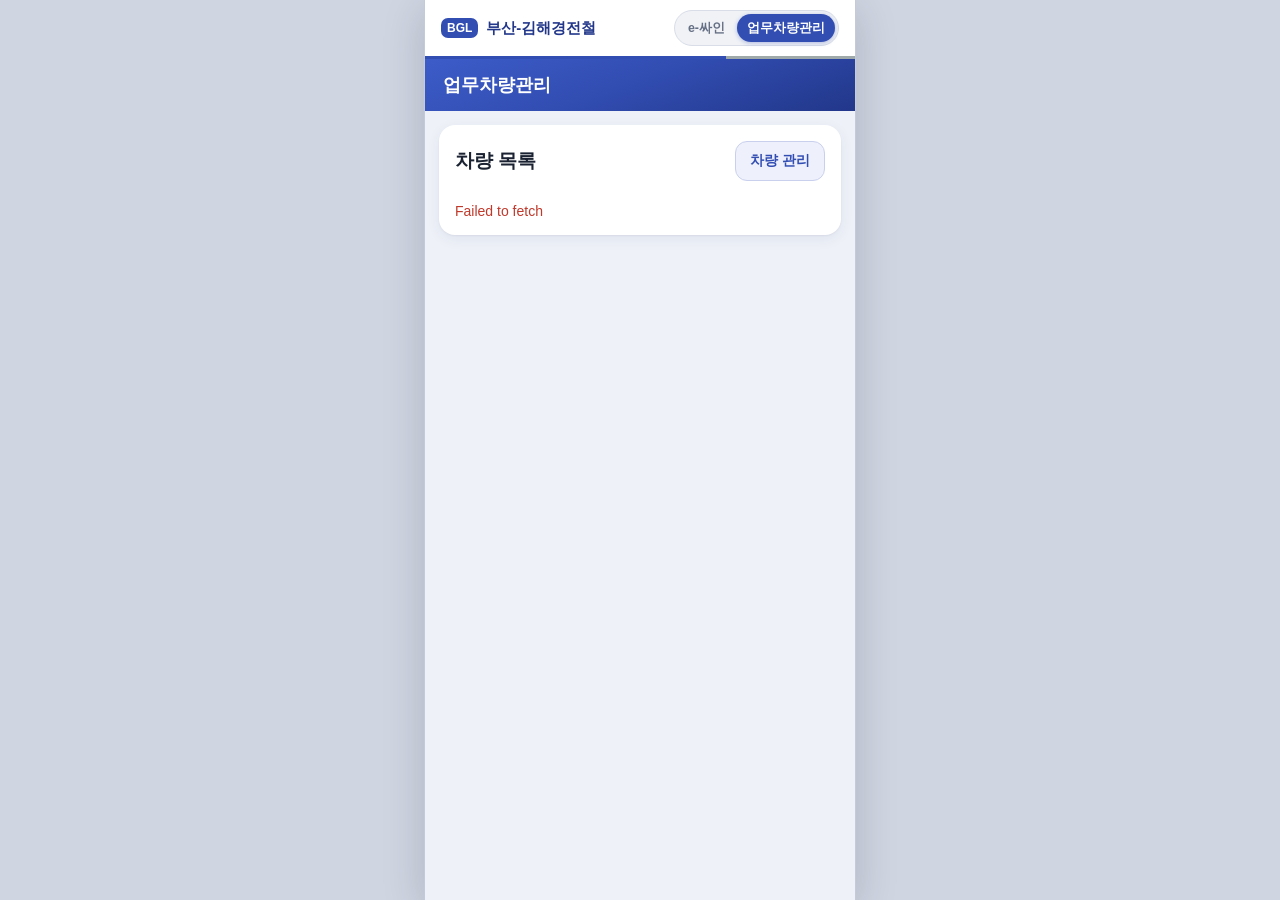
==== index.html @ abc83a10 "전표 등록: 주유 운행만 표시, 기록 선택 제목, 차량 삭제 버튼 이름 Co-Authored-By: Claude Opus 5.5 <noreply@anthropic.com>" ====
<!DOCTYPE html>
<html lang="ko">
<head>
<meta charset="utf-8">
<link rel="preconnect" href="https://script.google.com" crossorigin>
<link rel="preconnect" href="https://script.googleusercontent.com" crossorigin>
<meta name="viewport" content="width=device-width, initial-scale=1, viewport-fit=cover">
<title>업무차량관리</title>
<style>
  /* 부산-김해경전철 CI 색 (전자서명 화면과 같음) */
  :root { --bg:#eef1f7; --card:#fff; --text:#1b2333; --sub:#667085; --pri:#324eb3; --pri2:#22378a; --gray:#9fa9aa; --ok:#12833b; --line:#d8dde8; --warn:#9a5b00; }
  * { box-sizing:border-box; -webkit-tap-highlight-color:transparent; }
  html, body { margin:0; height:100%; }
  body { font-family:-apple-system,"Noto Sans KR","Malgun Gothic",sans-serif; background:var(--bg); color:var(--text); }
  .hidden { display:none !important; }
  button { font-family:inherit; }

  /* ---------- 카메라 화면 ---------- */
  #cam { position:fixed; inset:0; display:flex; flex-direction:column; background:#111318; color:#fff; }
  .camTop { display:flex; align-items:center; justify-content:space-between; gap:8px; padding:calc(10px + env(safe-area-inset-top)) 16px 10px; }
  .camTop b { font-size:17px; }
  .round { width:44px; height:44px; border-radius:50%; border:0; background:rgba(255,255,255,.14); color:#fff; display:flex; align-items:center; justify-content:center; }
  .round.on { background:#ffd34d; color:#1b2333; }
  .view { position:relative; flex:1; overflow:hidden; min-height:0; }
  #video { position:absolute; inset:0; width:100%; height:100%; object-fit:cover; transform-origin:50% 50%; background:#000; }
  .guide { position:absolute; left:8%; right:8%; top:38px; height:0; padding-bottom:26%; border:3px dashed #fff; border-radius:14px;
           box-shadow:0 0 0 9999px rgba(0,0,0,.45); }
  .guide.hit { border-style:solid; border-color:#5ee08a; }
  .camHint { position:absolute; z-index:2; left:0; right:0; top:10px; text-align:center; font-size:15px; margin:0; text-shadow:0 1px 3px #000; }
  .live { position:absolute; z-index:2; left:0; right:0; text-align:center; font-size:30px; font-weight:800; letter-spacing:2px; text-shadow:0 1px 4px #000; pointer-events:none; }
  .camCtl { position:absolute; left:0; right:0; bottom:14px; display:flex; flex-direction:column; align-items:center; gap:12px; }
  .ctlRow { display:flex; flex-wrap:wrap; justify-content:center; gap:6px; }   /* 밝기·줌 한 줄 */
  .zoom { display:flex; gap:4px; padding:4px; border-radius:999px; background:rgba(20,22,30,.75); }
  .zoom button { width:36px; height:40px; border-radius:999px; border:0; background:transparent; color:#fff; font-size:14px; }
  .zoom button.on { background:#fff; color:#1b2333; font-weight:800; font-size:15px; }
  .exp { display:flex; align-items:center; gap:4px; padding:4px; border-radius:999px; background:rgba(20,22,30,.75); font-size:13px; }
  .exp button { width:34px; height:40px; border-radius:999px; border:0; background:rgba(255,255,255,.14); color:#fff; font-size:20px; line-height:1; }
  .exp span { min-width:52px; text-align:center; }
  .exp b { font-size:15px; }
  .pill { padding:6px 12px; border-radius:999px; background:rgba(20,22,30,.8); font-size:13px; }
  .shRow { display:flex; align-items:center; justify-content:center; gap:22px; }
  .shutter { width:68px; height:68px; border-radius:50%; border:4px solid #fff; background:rgba(255,255,255,.25); }
  .shutter:active { background:#fff; }
  .txtBtn { border:0; background:transparent; color:#fff; font-size:14px; text-decoration:underline; min-height:44px; padding:0 6px; }
  .fallback { position:absolute; inset:0; display:flex; flex-direction:column; align-items:center; justify-content:center; gap:14px; padding:24px; text-align:center; }
  .fallback p { margin:0; font-size:15px; line-height:1.6; }
  .fallback .why { font-size:12px; color:#c9cfdc; line-height:1.5; max-width:320px; }
  .cropper { position:absolute; inset:0; background:#111318; }
  .cropStage { position:absolute; left:0; right:0; top:44px; bottom:150px; touch-action:none; overflow:hidden; }
  .cropStage img { position:absolute; inset:0; width:100%; height:100%; object-fit:contain; user-select:none; -webkit-user-drag:none; pointer-events:none; }
  .cbox { position:absolute; border:3px solid #5ee08a; border-radius:10px; box-shadow:0 0 0 9999px rgba(0,0,0,.5); pointer-events:none; }
  .cropCtl { position:absolute; left:0; right:0; bottom:12px; display:flex; flex-direction:column; align-items:center; gap:12px; padding:0 20px; }
  .cropCtl .sz { display:flex; align-items:center; gap:10px; width:100%; max-width:340px; font-size:13px; }
  .cropCtl input[type=range] { flex:1; accent-color:#fff; height:32px; }
  .cropCtl .two { display:grid; grid-template-columns:repeat(2, minmax(0,1fr)); gap:10px; width:100%; max-width:340px; }
  .sheet { background:#fff; color:var(--text); border-radius:22px 22px 0 0; padding:10px 20px calc(18px + env(safe-area-inset-bottom)); }
  .sheet .grab { width:40px; height:4px; border-radius:2px; background:var(--line); margin:0 auto 10px; }
  .sheet .top { display:flex; align-items:center; justify-content:space-between; margin-bottom:8px; }
  .sheet .no { font-size:20px; font-weight:900; color:var(--pri2); }

  /* ---------- 공통 (확인·완료 화면) ---------- */
  header { background:#fff; padding:10px 16px; padding-top:calc(10px + env(safe-area-inset-top)); display:flex; align-items:center; justify-content:space-between; gap:10px;
           border-bottom:3px solid var(--pri); position:relative; }
  header::after { content:''; position:absolute; left:0; right:0; bottom:-3px; height:3px; background:linear-gradient(90deg, var(--pri) 0 70%, var(--gray) 70% 100%); }
  .brand img { height:28px; width:auto; max-width:180px; display:block; }
  .wm { display:none; align-items:center; gap:8px; font-weight:800; font-size:15px; color:var(--pri2); white-space:nowrap; }
  .wm i { font-style:normal; background:var(--pri); color:#fff; border-radius:7px; padding:3px 6px; font-size:12px; }
  .brand.noimg img { display:none; } .brand.noimg .wm { display:flex; }
  header h1 { margin:0; font-size:13px; font-weight:700; color:var(--pri); background:#eef1fb; border:1px solid #cdd6f3; border-radius:20px; padding:4px 10px; white-space:nowrap; }
  .band { background:linear-gradient(160deg, #3d5cc8 0%, var(--pri) 45%, var(--pri2) 100%); color:#fff; padding:14px 18px; display:flex; align-items:center; justify-content:space-between; }
  .band b { font-size:18px; }
  .carChip { background:#fff; color:var(--pri2); font-weight:900; font-size:15px; padding:4px 10px; border-radius:8px; }
  .steps { display:flex; justify-content:center; gap:90px; padding:14px 22px 0; position:relative; }
  .steps::before { content:''; position:absolute; left:50%; width:90px; transform:translateX(-50%); top:27px; height:2px; background:var(--line); }
  .st1 { position:relative; z-index:1; display:flex; flex-direction:column; align-items:center; gap:4px; font-size:12px; color:var(--sub); }
  .st1 b { width:28px; height:28px; border-radius:50%; background:#fff; border:2px solid var(--line); display:flex; align-items:center; justify-content:center; font-size:13px; }
  .st1.on { color:var(--pri); font-weight:700; } .st1.on b { background:var(--pri); border-color:var(--pri); color:#fff; box-shadow:0 0 0 4px rgba(50,78,179,.18); }
  .st1.done { color:var(--pri); } .st1.done b { background:#e7ecfa; border-color:var(--pri); color:var(--pri); }
  main { padding:14px; max-width:560px; margin:0 auto; }
  .card { background:#fff; border-radius:16px; padding:16px; box-shadow:0 1px 2px rgba(16,24,40,.05), 0 4px 14px rgba(34,55,138,.07); margin-bottom:12px; }
  .card h2 { margin:0 0 12px; font-size:19px; }
  .box { background:#f3f6fd; border-radius:12px; padding:12px 14px; }
  .kmBox { display:flex; flex-direction:column; gap:8px; }
  .kmThumb { width:100%; max-height:170px; object-fit:contain; background:#111; border-radius:8px; display:block; }
  .photos { display:grid; gap:8px; }
  .photos.two { grid-template-columns:repeat(2, minmax(0,1fr)); }
  .photos figure { margin:0; display:flex; flex-direction:column; gap:4px; }
  .photos figcaption { font-size:13px; font-weight:700; color:var(--sub); }
  .photos .ph { width:100%; height:120px; object-fit:contain; background:#111; border-radius:8px; display:block; }
  .photos:not(.two) .ph { height:170px; }
  .photos .none { height:120px; border-radius:8px; background:#e9edf5; color:var(--sub); font-size:13px; display:flex; align-items:center; justify-content:center; text-align:center; padding:6px; }
  .kmRow { display:flex; align-items:center; gap:8px; }
  .kmRow label { font-size:14px; color:var(--sub); flex:none; width:64px; }
  .kmIn { flex:1; min-width:0; font-size:24px; font-weight:800; color:var(--pri2); padding:8px 10px; border:1px solid var(--line); border-radius:10px; text-align:right; }
  .kmRow span { font-size:15px; color:var(--sub); }
  .kv { display:flex; justify-content:space-between; gap:10px; font-size:15px; }
  .kv span:first-child { color:var(--sub); }
  .kv b { text-align:right; }
  .cmp { font-size:13px; font-weight:700; display:flex; align-items:center; gap:6px; }
  .cmp.ok { color:var(--ok); } .cmp.warn { color:var(--warn); }
  .link { border:0; background:none; color:var(--pri); font-size:14px; font-weight:700; text-decoration:underline; padding:0; min-height:44px; align-self:flex-start; }
  .grid2 { display:grid; grid-template-columns:repeat(2, minmax(0,1fr)); gap:8px; }
  .fld { display:flex; flex-direction:column; gap:4px; margin-top:12px; }
  .fld label, .lbl { font-size:14px; font-weight:700; }
  .lbl small { font-weight:400; font-size:12px; color:var(--sub); margin-left:4px; }
  input[type=text], input[type=tel] { width:100%; font-size:17px; padding:11px 12px; border:1px solid var(--line); border-radius:10px; min-width:0; }
  input:focus { outline:none; border-color:var(--pri); box-shadow:0 0 0 3px rgba(50,78,179,.15); }
  .secret { -webkit-text-security:disc; letter-spacing:4px; }
  .saved { display:flex; align-items:center; justify-content:space-between; gap:8px; font-size:13px; color:var(--ok); font-weight:700; }
  .chk { display:flex; align-items:center; gap:8px; font-size:14px; min-height:44px; }
  .chk input { width:20px; height:20px; margin:0; accent-color:var(--pri); }
  .chips { display:grid; grid-template-columns:repeat(4, minmax(0,1fr)); gap:6px; margin-top:6px; }
  .chips button { height:46px; border-radius:12px; border:1px solid #c9d0ee; background:#fff; color:var(--pri2); font-size:14px; padding:0 2px; line-height:1.15; word-break:keep-all; }
  .chips button.on { background:var(--pri); border-color:var(--pri); color:#fff; font-weight:800; }
  .sec { margin-top:14px; }
  .rc { margin-top:12px; display:flex; align-items:center; gap:10px; padding:10px 12px; border:1px dashed var(--pri); border-radius:12px; background:#f3f6fd; }
  .rc img { width:54px; height:54px; object-fit:cover; border-radius:8px; background:#ddd; }
  .rc .t { flex:1; display:flex; flex-direction:column; font-size:14px; font-weight:700; }
  .rc .t small { font-size:12px; font-weight:400; color:var(--sub); }
  .sbtn { height:44px; padding:0 14px; border:0; border-radius:10px; background:var(--pri); color:#fff; font-size:14px; font-weight:700; display:inline-flex; align-items:center; }
  .setupBox { margin-top:12px; background:#f3f6fd; border:1px solid #d6def5; border-radius:12px; padding:4px 12px 12px; }
  .setupBox .t { font-weight:800; color:var(--pri); margin-top:10px; }
  .btn { width:100%; font-size:17px; padding:15px; border:0; border-radius:12px; font-weight:700; }
  .pri { background:linear-gradient(180deg, #3b58c0, var(--pri)); color:#fff; box-shadow:0 2px 6px rgba(50,78,179,.3); }
  .pri:disabled { opacity:.45; box-shadow:none; }
  .gray { background:#e6eaf0; color:var(--text); }
  .msg { color:#c0392b; font-size:14px; margin-top:10px; min-height:0; white-space:pre-line; }
  .msg:empty { display:none; }
  .note { background:#fff7e0; border:1px solid #f0d58a; color:#7a5a00; border-radius:10px; padding:10px 12px; font-size:14px; margin-bottom:12px; }
  .center { text-align:center; padding:26px 10px 10px; }
  .check { width:72px; height:72px; margin:0 auto 12px; border-radius:50%; background:var(--pri); color:#fff; display:flex; align-items:center; justify-content:center;
           box-shadow:0 0 0 10px rgba(50,78,179,.12); animation:pop .45s ease-out; }
  @keyframes pop { 0% { transform:scale(.4); opacity:0; } 70% { transform:scale(1.08); } 100% { transform:scale(1); opacity:1; } }
  .rows { display:flex; flex-direction:column; gap:10px; margin-top:14px; padding-top:14px; border-top:1px solid var(--line); text-align:left; }
  /* 오른쪽 위 전환 버튼: [전자서명][업무차량관리] 나란히. 지금 화면에 불(파랑)이 켜져 있고, 다른 쪽을 누르면 그쪽에 불이 들어오며 이동 */
  .appSw { display:flex; flex:none; padding:3px; gap:2px; border-radius:20px; background:#f0f2f6; border:1px solid #d8dde8; }
  .appSw .sw { height:28px; padding:0 10px; display:flex; align-items:center; border-radius:16px; font-size:12.5px; font-weight:700; white-space:nowrap;
    color:#667085; text-decoration:none; user-select:none; -webkit-user-select:none; transition:background .2s, color .2s, box-shadow .2s; }
  .appSw .sw.on { background:var(--pri); color:#fff; box-shadow:0 1px 4px rgba(50,78,179,.35); }
  .appSw:not(.go) .sw:not(.on):active { background:#e3e7ef; }
  header .brand img { max-width:130px; height:26px; }
  /* 업무차량관리 첫 화면: 차량 카드 [주행거리 촬영][운행 기록] */
  .sbtn:disabled { opacity:.5; }
  .carBtns { flex:none; display:flex; flex-direction:column; gap:6px; }
  .carHead { display:flex; align-items:center; justify-content:space-between; gap:8px; margin-bottom:12px; } .carHead h2 { margin:0; }
  .carAddBtn { flex:none; height:40px; padding:0 14px; border-radius:12px; border:1px solid #c9d0ee; background:#eef1fb; color:var(--pri); font-size:14px; font-weight:800; }
  .carPanel { margin-bottom:12px; padding:12px; border:1px solid var(--line); border-radius:12px; font-size:14px; }
  .carPanel input { width:100%; font-size:17px; padding:11px 12px; border:1px solid var(--line); border-radius:10px; min-width:0; margin-top:8px; }
  .carAddRow { display:flex; gap:8px; } .carAddRow input { flex:1; width:auto; margin-top:0; }
  #carAddOk { flex:none; width:84px; padding:0; font-size:15px; } #carList2.manage .carBtns { width:84px; }   /* 등록·삭제 버튼 폭 같게 */
  .carPanelBtns { display:flex; gap:8px; margin-top:8px; } .carPanelBtns .btn { flex:1; padding:12px; font-size:15px; }
  .carPanel .btn.gray { background:#e4e7ec; color:var(--text); } .carPanel .btn.del { background:#b42318; color:#fff; }
  .carDel { height:44px; padding:0 12px; border:0; border-radius:12px; background:#b42318; color:#fff; font-size:14px; font-weight:800; }
  #carList2:not(.manage) .carDel, #carList2:not(.manage) .carRc { display:none; } #carList2.manage a.camBtn { display:none; }   /* 차량 관리: 주행거리 촬영 자리에 삭제, 운행 기록 자리에 전표 등록 */
  .carRc { height:40px; padding:0; border-radius:12px; border:1px solid #c9d0ee; background:#eef1fb; color:var(--pri); font-size:14px; font-weight:800; }
  #crcTitle { display:block; font-size:17px; }
  .crcList { display:flex; flex-direction:column; gap:6px; margin-top:8px; max-height:240px; overflow-y:auto; }
  .crcRow { text-align:left; padding:10px; border:1px solid var(--line); border-radius:10px; background:#fff; font-size:14px; color:var(--text); }
  .crcRow.on { border-color:var(--pri); background:#eef1fb; font-weight:700; } .crcRow em { font-style:normal; font-size:12px; color:#9a5b00; margin-left:6px; }
  .crcShot { display:block; width:100%; margin-top:8px; padding:12px; font-size:15px; text-align:center; background:#e4e7ec; color:var(--text); }
  #crcThumb { display:block; max-width:100%; max-height:180px; margin:8px auto 0; border-radius:8px; }
  .recTbl td.rcCell { cursor:pointer; }
  .carAddBtn.on { background:var(--pri); color:#fff; border-color:var(--pri); }
  .carModel { margin-left:6px; font-size:14px; font-weight:600; color:var(--sub); }
  .carList a.camBtn { display:flex; flex:none; justify-content:center; padding:0 12px; border:0; font-size:14px; color:#fff; }
  .carList a.camBtn.sub { background:#eef1fb; color:var(--pri); box-shadow:none; border:1px solid #c9d0ee; height:40px; }
  .camBtn { flex:none; display:flex; align-items:center; gap:6px; height:44px; padding:0 14px; border-radius:12px; text-decoration:none;
    background:linear-gradient(180deg, #3b58c0, var(--pri)); color:#fff; font-size:14px; font-weight:800; box-shadow:0 2px 6px rgba(50,78,179,.3); }
  /* 운행기록 페이지 */
  .recTool { display:flex; gap:8px; }
  .recTool select { flex:1; min-width:0; font-size:15px; padding:0 10px; height:44px; border:1px solid var(--line); border-radius:10px; background:#fff; font-family:inherit; }
  .recTool .sbtn { flex:none; }
  .recTool .mBtn { flex:none; width:40px; height:44px; border:1px solid var(--line); border-radius:10px; background:#fff; color:var(--pri); font-size:14px; }
  .recTool .mBtn:disabled { opacity:.35; }
  /* 운행기록 표 (엑셀 형식): 폰 폭에서는 표만 가로 스크롤, 날짜 열 고정 */
  .recTbl { overflow-x:auto; -webkit-overflow-scrolling:touch; border:1px solid #c8ced9; border-radius:8px; }
  .recTbl table { border-collapse:collapse; width:100%; font-size:13px; white-space:nowrap; }
  .recTbl th, .recTbl td { border:1px solid #d5dae3; padding:8px 8px; text-align:left; }
  .recTbl tr > :first-child { border-left:0; } .recTbl tr > :last-child { border-right:0; }
  .recTbl thead th { border-top:0; background:#e9edf5; color:var(--pri2); font-weight:800; text-align:center; position:sticky; top:0; }
  .recTbl th:first-child, .recTbl td:first-child { position:sticky; left:0; z-index:1; background:#fff; box-shadow:1px 0 0 #d5dae3; }
  .recTbl thead th:first-child { background:#e9edf5; z-index:2; }
  .recTbl tbody tr { cursor:pointer; }
  .recTbl tbody tr:nth-child(even) td { background:#f8f9fc; }
  .recTbl tbody tr:active td { background:#e6ecfb; }
  .recTbl tbody tr:last-child td { border-bottom:0; }
  .recTbl .n { text-align:right; font-variant-numeric:tabular-nums; } .recTbl .n b { color:var(--pri2); }
  .recTbl .c { text-align:center; }
  .recTbl button.rcv { height:28px; padding:0 10px; border-radius:7px; border:1px solid #f0c48a; color:#9a5b00; background:#fff8ec; font-size:12px; font-weight:700; }
  .recHint { font-size:12px; color:var(--sub); margin-top:8px; }
  /* 전표 창 */
  .rcOver { position:fixed; inset:0; z-index:45; background:rgba(0,0,0,.88); display:flex; flex-direction:column; align-items:center; justify-content:center; padding:16px; gap:10px; }
  .rcOver img { max-width:100%; max-height:84vh; border-radius:8px; background:#fff; }
  .rcOver p { margin:0; color:#fff; font-size:14px; text-align:center; }
  .carList { display:flex; flex-direction:column; gap:8px; margin-top:10px; }
  .carItem { display:flex !important; align-items:center; justify-content:space-between; gap:10px; }
  .carItem .ci { display:flex; flex-direction:column; gap:3px; min-width:0; }
  .carItem .ci b { font-size:19px; }
  .carItem .ci small { font-size:13px; font-weight:500; color:var(--sub); }
  .carItem .go { flex:none; font-size:14px; font-weight:700; color:var(--pri); }
  .tag { display:inline-block; font-size:12px; font-weight:800; border-radius:6px; padding:2px 7px; margin-right:6px; vertical-align:1px; }
  .tag.run { background:#fdebdd; color:#8a3f0a; } .tag.idle { background:#e3f4ea; color:#17663a; }
  .hTop { display:flex; align-items:center; justify-content:space-between; gap:8px; }
  .hTop b { font-size:22px; color:var(--pri2); }
  .hBtns { display:grid; grid-template-columns:repeat(2, minmax(0,1fr)); gap:8px; margin-top:12px; }
  .hBtns a { display:flex; align-items:center; justify-content:center; height:48px; border-radius:12px; font-size:15px; font-weight:700; text-decoration:none; }
  .carList a { display:block; padding:14px; border:1px solid var(--line); border-radius:12px; text-decoration:none; color:var(--text); font-size:17px; font-weight:700; }
  .spin { display:inline-block; width:16px; height:16px; border:2px solid rgba(255,255,255,.5); border-top-color:#fff; border-radius:50%; animation:sp 1s linear infinite; vertical-align:-3px; margin-right:6px; }
  @keyframes sp { to { transform:rotate(360deg); } }
  @media (min-width: 600px) and (min-height: 601px) {
    html { background:#cfd5e1; }
    body { max-width:430px; margin:0 auto; box-shadow:0 0 0 1px #c3cad8, 0 10px 40px rgba(16,24,48,.18); position:relative; }
    #cam { left:50%; right:auto; width:430px; transform:translateX(-50%); }
  }
</style>
</head>
<body>

<!-- ===== 1. 카메라 (QR로 들어오면 바로) ===== -->
<section id="cam" class="hidden">
  <div class="camTop">
    <b id="camTitle">운행 시작 · 탑승 km</b>
    <button class="round hidden" id="torch" type="button" aria-label="플래시 켜기">
      <svg width="20" height="20" viewBox="0 0 24 24" fill="none" stroke="currentColor" stroke-width="2" stroke-linecap="round" stroke-linejoin="round" aria-hidden="true"><path d="M13 2 4 14h7l-1 8 9-12h-7z"/></svg>
    </button>
  </div>
  <div class="view" id="view">
    <video id="video" playsinline muted autoplay></video>
    <p class="camHint" id="camHint">계기판 주행거리를 박스 안에 맞춰주세요</p>
    <div class="guide" id="guide"></div>
    <div class="live" id="live"></div>
    <div class="camCtl" id="camCtl">
      <div class="ctlRow">
      <div class="exp hidden" id="expRow" role="group" aria-label="밝기 조절">
        <button type="button" id="expDn" aria-label="더 어둡게">−</button><span>밝기 <b id="expVal">0</b><small id="expAuto"></small></span><button type="button" id="expUp" aria-label="더 밝게">＋</button>
      </div>
      <div class="zoom" id="zoom" role="group" aria-label="줌">
        <button type="button" data-z="1" aria-label="줌 1배">1×</button><button type="button" data-z="2" aria-label="줌 2배">2×</button><button type="button" data-z="3" aria-label="줌 3배">3×</button><button type="button" data-z="5" aria-label="줌 5배">5×</button>
      </div>
      </div>
      <span class="pill" id="ocrState">숫자 인식 준비 중 · 가운데 버튼으로 바로 촬영 가능</span>
      <div class="shRow">
        <span style="width:72px"></span>
        <button class="shutter" id="shutter" type="button" aria-label="지금 촬영"></button>
        <span style="width:72px"></span>
      </div>
    </div>
    <div class="fallback hidden" id="fallback">
      <p id="fbText">이 화면에서 카메라를 바로 열 수 없습니다.<br>아래 버튼으로 계기판 주행거리를 찍어 주세요.</p>
      <label class="btn pri" style="max-width:280px;display:block;text-align:center">카메라로 촬영<input type="file" id="fileKm" accept="image/*" capture="environment" hidden></label>
      <button class="txtBtn" id="camRetry" type="button">실시간 카메라 다시 시도</button>
      <button class="txtBtn" id="manual2" type="button">숫자 직접 입력</button>
      <p class="why" id="fbWhy"></p>
    </div>
    <div class="cropper hidden" id="cropper">
      <p class="camHint" style="top:12px">주행거리 숫자에 박스를 맞춰 주세요 · 끌어서 이동</p>
      <div class="cropStage" id="cropStage"><img id="cropImg" alt="찍은 계기판 사진"><div class="cbox" id="cbox"></div></div>
      <div class="cropCtl">
        <label class="sz">박스 크기<input type="range" id="cSize" min="10" max="95" value="55"></label>
        <div class="two">
          <label class="btn gray" style="display:block;text-align:center;padding:14px 6px">다시 찍기<input type="file" id="fileKm2" accept="image/*" capture="environment" hidden></label>
          <button class="btn pri" id="cropUse" type="button" style="padding:14px 6px">이 영역 사용</button>
        </div>
      </div>
    </div>
  </div>
  <div class="sheet" id="sheet">
    <div class="grab"></div>
    <div class="top"><span class="no" id="shCar"></span><span class="pill" id="shState"></span></div>
    <div id="shRows" style="display:flex; flex-direction:column; gap:6px"></div>
  </div>
</section>

<!-- 확인·완료 화면 공통 머리 -->
<div id="chrome" class="hidden">
  <header>
    <div class="brand" id="brand">
      <img alt="부산-김해경전철" referrerpolicy="no-referrer" src="https://www.bglrt.com/_res/english/img/inc/logo_bgl%28k%29.png"
        onerror="if(!this.dataset.alt){this.dataset.alt=1;this.src='https://www.bglrt.com/_res/default/img/sub/p00563_img05_04.png';}else{document.getElementById('brand').className='brand noimg';}">
      <span class="wm"><i>BGL</i>부산-김해경전철</span>
    </div>
    <div class="appSw" id="appSw" role="tablist"><a class="sw" data-k="sign" href="#" role="tab" aria-selected="false">e-싸인</a><a class="sw on" data-k="car" href="?" role="tab" aria-selected="true">업무차량관리</a></div>
  </header>
  <div class="band"><b id="bandTitle">운행 시작</b><span class="carChip" id="bandCar"></span></div>
</div>

<!-- ===== 2. 확인 ===== -->
<section id="cf" class="hidden">
  <div class="steps"><div class="st1 done"><b>1</b><span id="st1Label">탑승 km</span></div><div class="st1 on"><b>2</b>확인</div></div>
  <main>
    <div class="note hidden" id="cfNote"></div>
    <div class="card">
      <h2 id="cfTitle">운행 시작 확인</h2>
      <div class="box kmBox">
        <div class="photos" id="photos"></div>
        <div id="kmInputs" class="hidden" style="display:flex;flex-direction:column;gap:8px">
          <div class="kmRow"><label for="km0">탑승 km</label><input type="text" id="km0" class="kmIn" inputmode="numeric" autocomplete="off" maxlength="9"><span>km</span></div>
          <div class="kmRow"><label for="km">하차 km</label><input type="text" id="km" class="kmIn" inputmode="numeric" autocomplete="off" maxlength="9"><span>km</span></div>
          <div class="cmp" id="kmCmp"></div>
        </div>
        <button class="link" id="retake" type="button">사진 다시 촬영</button>
      </div>

      <div class="grid2" style="margin-top:4px">
        <div class="fld"><label for="nm">이름</label><input type="text" id="nm" autocomplete="name" maxlength="20"></div>
        <div class="fld"><label for="pc">개인 코드</label><input type="text" id="pc" class="secret" inputmode="numeric" maxlength="4" autocomplete="off"></div>
      </div>
      <div class="fld hidden" id="pinRow"><label for="pin">사번 <span style="font-weight:400;font-size:12px;color:var(--sub)">같은 이름이 있어 사번도 확인합니다</span></label><input type="text" id="pin" autocomplete="off" maxlength="20"></div>

      <div class="setupBox hidden" id="setupBox">
        <div class="t">개인 코드 만들기</div>
        <div class="hint" style="font-size:13px;color:var(--sub);margin-top:4px">아직 개인 코드가 없습니다. 사번으로 본인 확인 후 숫자 4자리를 정하세요. (e-싸인과 같은 코드)</div>
        <div class="fld"><label for="suPin">사번</label><input type="text" id="suPin" autocomplete="off" maxlength="20"></div>
        <div class="grid2">
          <div class="fld"><label for="suC1">새 개인 코드</label><input type="text" id="suC1" class="secret" inputmode="numeric" maxlength="4" autocomplete="off"></div>
          <div class="fld"><label for="suC2">한 번 더</label><input type="text" id="suC2" class="secret" inputmode="numeric" maxlength="4" autocomplete="off"></div>
        </div>
        <button class="btn pri" id="suGo" type="button" style="margin-top:12px">개인 코드 만들고 계속</button>
      </div>

      <div id="endBox" class="hidden">
        <div class="sec"><span class="lbl">행선지<small>이 차량에서 자주 쓰는 곳 자동 선택</small></span><div class="chips" id="routes" role="group" aria-label="행선지"></div>
          <input type="text" id="routeEtc" class="hidden" placeholder="행선지 입력" maxlength="30" style="margin-top:8px" aria-label="기타 행선지"></div>
        <div class="sec"><span class="lbl">운행목적<small>이 차량에서 자주 쓰는 항목 자동 선택</small></span><div class="chips" id="reasons" role="group" aria-label="운행목적"></div>
          <input type="text" id="reasonEtc" class="hidden" placeholder="운행목적 입력" maxlength="30" style="margin-top:8px" aria-label="기타 운행목적"></div>
        <div class="rc hidden" id="rcBox">
          <img id="rcThumb" class="hidden" alt="신용카드 전표">
          <div class="t">신용카드 전표<small id="rcText">주유 시 전표를 찍어 주세요</small></div>
          <label class="sbtn" id="rcBtn">전표 촬영<input type="file" id="rcFile" accept="image/*" capture="environment" hidden></label>
        </div>
      </div>
      <div class="msg" id="msg"></div>
    </div>
    <button class="btn pri" id="submit" type="button">운행 시작</button>
  </main>
</section>

<!-- ===== 3. 완료 ===== -->
<section id="done" class="hidden">
  <main>
    <div class="card center">
      <div class="check"><svg width="36" height="36" viewBox="0 0 24 24" fill="none" stroke="#fff" stroke-width="2.6" stroke-linecap="round" stroke-linejoin="round" aria-hidden="true"><path d="M5 12.5 10 17.5 19 7"/></svg></div>
      <h2 id="doneTitle" style="margin:0">운행이 시작되었습니다</h2>
      <div class="rows" id="doneRows"></div>
      <p style="font-size:13px;color:var(--sub);margin:16px 0 0">이 화면은 닫아도 됩니다.</p>
    </div>
  </main>
</section>

<!-- ===== 업무차량관리 첫 화면 (주소만 열면): 차량 목록 (차량마다 주행거리 촬영 · 운행 기록) ===== -->
<section id="home" class="hidden">
  <main>
    <div class="card">
      <div class="carHead"><h2>차량 목록</h2><button type="button" class="carAddBtn" id="carAddBtn">차량 관리</button></div>
      <div class="carPanel hidden" id="carAddBox">
        <div class="carAddRow"><input type="text" id="carNo" placeholder="예: 12가1234 스타리아" autocomplete="off" maxlength="40"><button type="button" class="btn pri" id="carAddOk">등록</button></div>
        <div class="msg" id="carAddMsg"></div>
      </div>
      <div class="carPanel hidden" id="carDelBox">
        <b id="carDelNo"></b> 차량을 삭제합니다. 운행 기록은 남습니다.
        <input type="password" id="carDelPw" placeholder="관리자 비밀번호" autocomplete="off">
        <div class="carPanelBtns"><button type="button" class="btn gray" id="carDelNoBtn">취소</button><button type="button" class="btn del" id="carDelOk">삭제</button></div>
        <div class="msg" id="carDelMsg"></div>
      </div>
      <div class="carPanel hidden" id="carRcBox">
        <b id="crcTitle"></b>
        <div class="crcList" id="crcList"></div>
        <div class="hidden" id="crcForm">
          <img id="crcThumb" class="hidden" alt="전표 사진">
          <label class="btn gray crcShot" id="crcShot">전표 촬영<input type="file" id="crcFile" accept="image/*" capture="environment" hidden></label>
          <input type="text" id="crcName" placeholder="이름" autocomplete="off" maxlength="20">
          <input type="text" id="crcPin" class="hidden" placeholder="사번 (같은 이름이 있어 함께 확인)" autocomplete="off" inputmode="numeric">
          <input type="text" id="crcPc" class="secret" placeholder="개인 코드 4자리" autocomplete="off" inputmode="numeric" maxlength="4">
        </div>
        <div class="carPanelBtns"><button type="button" class="btn gray" id="crcNo">취소</button><button type="button" class="btn pri" id="crcOk" disabled>등록</button></div>
        <div class="msg" id="crcMsg"></div>
      </div>
      <div class="msg" id="carNote"></div>
      <div class="carList" id="carList2"><div style="padding:14px;color:var(--sub);font-size:14px">불러오는 중…</div></div>
    </div>
  </main>
</section>

<!-- ===== 운행기록 (차량별 보기 · 수정 · 전표 · 엑셀) ===== -->
<section id="rec" class="hidden">
  <main>
    <div class="card">
      <div class="recTool">
        <button class="mBtn" id="rPrev" type="button" aria-label="이전 달">◀</button>
        <select id="rMonth" aria-label="조회 월"></select>
        <button class="mBtn" id="rNext" type="button" aria-label="다음 달">▶</button>
        <button class="sbtn" id="rXlsx" type="button">엑셀</button>
      </div>
    </div>
    <div class="card">
      <div id="rRows"><div style="padding:14px 0;color:var(--sub);font-size:14px">불러오는 중…</div></div>
    </div>
  </main>
</section>

<!-- 주유 전표 보기 -->
<div class="rcOver hidden" id="rcOver" role="dialog" aria-label="주유 전표">
  <img id="rcBig" alt="주유 신용카드 전표">
  <p id="rcCap"></p>
  <p style="font-size:12px;opacity:.7">아무 곳이나 누르면 닫힙니다</p>
</div>

<!-- ===== 차량 선택 / 오류 ===== -->
<section id="pick" class="hidden">
  <main>
    <div class="card">
      <h2>차량을 확인할 수 없습니다</h2>
      <div style="font-size:14px;color:var(--sub)" id="pickText">차량에 붙은 QR을 다시 찍거나, 아래에서 차량을 고르세요.</div>
      <div class="carList" id="carList"></div>
    </div>
  </main>
</section>

<script>
/* ▼▼▼ 여기만 고치세요: 전자서명 웹 앱 배포 주소 (…/exec 로 끝남) ▼▼▼ */
var API = 'https://script.google.com/macros/s/AKfycbwjudREVuPqSxXknvG5XClW_tQKbD-4wkCJkyeZt0KKY-spuDCymTt9O5j_6L28Z9QK/exec';
/* ▲▲▲ */
var INIT = {};
var S = { mode: 'start', km: '', kmImg: '', receipt: '', reason: '', route: '', needPin: false, busy: false };
var ME_KEY = 'bglCarMe';
var $ = function (id) { return document.getElementById(id); };
function esc(s) { return String(s == null ? '' : s).replace(/[&<>"']/g, function (c) { return { '&': '&amp;', '<': '&lt;', '>': '&gt;', '"': '&quot;', "'": '&#39;' }[c]; }); }
function fmt(n) { return (n === '' || n == null || isNaN(n)) ? '' : Number(n).toLocaleString('ko-KR'); }
function digits(s) { return String(s || '').replace(/\D/g, ''); }
function device() { return { ua: navigator.userAgent, scr: screen.width + 'x' + screen.height, touch: navigator.maxTouchPoints || 0 }; }
/** 서버(Apps Script) 호출: text/plain POST (사전 요청 없이 다른 주소에서 호출 가능) */
function call(fn, p) {
  return fetch(API, { method: 'POST', headers: { 'Content-Type': 'text/plain;charset=utf-8' }, body: JSON.stringify({ fn: fn, p: p }) })
    .then(function (r) { if (!r.ok) throw new Error('서버 응답 오류 (' + r.status + ')'); return r.json(); })
    .then(function (j) { if (!j.ok) throw new Error(j.error || '오류가 났습니다.'); return j.data; },
          function (e) { throw new Error(e && e.message && /서버/.test(e.message) ? e.message : '서버에 연결할 수 없습니다. 인터넷 연결을 확인하세요.'); });
}
function errText(e) { return String(e && e.message || e || '오류가 났습니다.').replace(/^Exception:\s*/, ''); }
function show(id) {
  ['cam', 'cf', 'done', 'pick', 'home', 'rec'].forEach(function (x) { $(x).classList.toggle('hidden', x !== id); });
  $('chrome').classList.toggle('hidden', id === 'cam');
  $('bandCar').classList.toggle('hidden', id === 'home');     // 첫 화면(차량 목록)은 오른쪽 칩 없음. 운행기록은 오른쪽 칩에 차량번호
  window.scrollTo(0, 0);
  CUR = id; navSync();
}

/* ---------- 휴대폰 [뒤로가기] ----------
 * 화면 단계만큼 브라우저 기록을 쌓아 둠 → 뒤로가기를 누를 때마다 한 단계씩 앞 화면으로
 *   확인 화면 → 다시 촬영, 촬영·완료 화면 → 업무차량관리 첫 화면 (QR로 바로 들어왔을 때. 첫 화면에서 들어왔으면 첫 화면으로 돌아감)
 *   차량 목록·운행기록 화면은 브라우저 기본 동작 */
var CUR = '', NAV = { n: 0, skip: 0, t: null, q: false };
var FROM_HOME = (function () { try { return document.referrer.indexOf(location.origin + location.pathname) === 0; } catch (e) { return false; } })();
function navDepth() {
  var base = FROM_HOME ? 0 : 1;                     // QR로 바로 들어왔으면 촬영 화면 뒤에 '첫 화면' 한 칸
  return CUR === 'cf' ? base + 1 : (CUR === 'cam' || CUR === 'done') ? base : 0;
}
function navSync() {
  if (NAV.q) return;
  NAV.q = true;
  setTimeout(function () {
    NAV.q = false;
    if (NAV.skip > 0) return;
    var want = navDepth();
    while (NAV.n < want) { try { history.pushState({ nav: NAV.n + 1 }, ''); NAV.n++; } catch (e) { break; } }
    if (NAV.n > want) {
      var k = NAV.n - want; NAV.n = want; NAV.skip++;
      clearTimeout(NAV.t); NAV.t = setTimeout(function () { if (NAV.skip) { NAV.skip = 0; navSync(); } }, 1500);
      try { history.go(-k); } catch (e) { NAV.skip--; }
    }
  }, 0);
}
window.addEventListener('popstate', function () {
  if (NAV.skip > 0) { NAV.skip--; if (!NAV.skip) navSync(); return; }   // 우리가 되돌린 것
  if (NAV.n === 0) return;
  NAV.n--;
  if (S.busy) { navSync(); return; }                                  // 저장 중에는 그대로
  if (CUR === 'cf') openCam();
  else if (CUR === 'cam' || CUR === 'done') { stopCam(); location.replace(HOME); }
});
function loadMe() { try { var v = JSON.parse(localStorage.getItem(ME_KEY) || 'null'); return v && v.name ? v : null; } catch (e) { return null; } }
/** 개인 코드 칸: 복사·잘라내기·끌기·길게 눌러 메뉴·선택 막기 */
['copy', 'cut', 'dragstart', 'contextmenu'].forEach(function (t) {
  document.addEventListener(t, function (e) { if (e.target && e.target.classList && e.target.classList.contains('secret')) e.preventDefault(); });
});
document.addEventListener('select', function (e) { var el = e.target; if (el && el.classList && el.classList.contains('secret')) { var n = el.value.length; el.setSelectionRange(n, n); } });
/** 차량번호 + 차종 표시 */
function carLabel(no, model) { return (no || '') + (model ? ' ' + model : ''); }
function saveMe(v) { try { localStorage.setItem(ME_KEY, JSON.stringify(v)); } catch (e) {} }

/* ===================== 시작 ===================== */
/** QR(주소?car=차량번호)로 열리면: 카메라를 먼저 켜고, 그동안 차량 정보를 받아 옴 */
function boot() {
  appSwitch($('appSw'), 'car', { sign: SIGN, car: HOME });
  var q = new URLSearchParams(location.search), car = q.get('car') || '';
  if (q.has('rec') || q.has('hist')) return showRec(q.get('rec') || q.get('hist') || '');   // 예전 주소(?hist=)도 운행기록으로
  if (!car) return showHome();
  $('camTitle').textContent = '차량 정보 불러오는 중…';
  $('shCar').textContent = car; $('shState').textContent = '확인 중';
  shRows([['이전 종료 km', '…'], ['최근 운행', '…']]);   // 정보가 와도 칸 높이가 그대로이도록 2줄을 미리
  show('cam');
  if (car) startCam();
  fetch(API + '?api=car&fn=init&car=' + encodeURIComponent(car))
    .then(function (r) { return r.json(); })
    .then(function (j) {
      INIT = j.ok ? j.data : { error: j.error };
      INIT.url = location.origin + location.pathname;
      if (INIT.error || INIT.needCar) { stopCam(); return showPick(); }
      setInit(INIT);
      if (PENDING) return finishCapture();             // 정보가 오기 전에 이미 촬영함
      openCam();
    })
    .catch(function () { stopCam(); INIT = { error: '서버에 연결할 수 없습니다. 인터넷 연결 또는 페이지의 API 주소를 확인하세요.', url: location.origin + location.pathname }; showPick(); });
}
function setInit(init) {
  INIT.st = init.st; INIT.mode = init.mode; INIT.car = init.car; INIT.model = init.model || '';
  if (init.reasons) INIT.reasons = init.reasons;
  if (init.routes) INIT.routes = init.routes;
  S.mode = init.mode;
  S.reason = init.st.freq.reason; S.route = init.st.freq.route;
}
var HOME = location.origin + location.pathname;     // 업무차량관리 첫 화면 (주소만)
var SIGN = HOME.replace(/[^\/]*$/, '') + 'sign.html';   // 전자서명: 같은 저장소의 sign.html (구글 웹 앱 주소로 가면 '구글 사용자가 만든 앱' 알림이 뜸)
/** 오른쪽 위 전환 버튼 [전자서명][업무차량관리]: 누른 쪽에 불이 들어오며 그 화면으로 이동
 *  지금 켜진 버튼(업무차량관리)을 누르면 업무차량관리 첫 화면으로 */
function appSwitch(sw, here, urls) {
  var gone = false, btns = sw.querySelectorAll('.sw');
  var light = function (k) { [].forEach.call(btns, function (x) { var on = x.dataset.k === k; x.classList.toggle('on', on); x.setAttribute('aria-selected', on); }); };
  [].forEach.call(btns, function (b) {
    b.href = urls[b.dataset.k] || '#';
    b.addEventListener('click', function (e) {
      e.preventDefault();
      var k = b.dataset.k, url = urls[k];
      if (gone || !url) return;
      if (k === here && !location.search) return;            // 이미 첫 화면
      gone = true; sw.classList.add('go'); light(k);
      setTimeout(function () { location.href = url; }, 220);
      setTimeout(function () { gone = false; sw.classList.remove('go'); light(here); }, 4000);
    });
  });
}
window.addEventListener('pageshow', function (e) { if (e.persisted) location.reload(); });   // 뒤로 오기: 버튼 불·목록 새로

/* ===================== 차량 목록 · 운행 기록 ===================== */
function apiGet(fn, car) {
  return fetch(API + '?api=car&fn=' + fn + (car ? '&car=' + encodeURIComponent(car) : ''))
    .then(function (r) { return r.json(); })
    .then(function (j) { if (!j.ok) throw new Error(j.error || '오류가 났습니다.'); return j.data; });
}
/** 빠른 화면: 지난번 받은 값(이 휴대폰에 저장)으로 바로 그리고, 서버 응답이 오면 최신 값으로 다시 그림.
 *  저장본이 있으면 서버 오류는 조용히 넘김 (저장·운행 시작/종료는 언제나 서버에서 확인) */
function cachedGet(fn, car, draw, fail) {
  var key = 'bglCar:' + fn + ':' + (car || ''), old = null, had = false;
  try { old = localStorage.getItem(key); } catch (x) {}
  if (old) { try { draw(JSON.parse(old), true); had = true; } catch (x) { old = null; } }
  apiGet(fn, car).then(function (d) {
    var s = JSON.stringify(d);
    try { localStorage.setItem(key, s); } catch (x) {}
    if (s !== old) draw(d, false);
  }).catch(function (e) { if (!had) fail(e); });
}
function stateTag(run) { return run ? '<span class="tag run">운행 중</span>' : '<span class="tag idle">대기 중</span>'; }
/* ---------- 업무차량관리 첫 화면: 차량 목록 (카드마다 주행거리 촬영 · 운행 기록) ---------- */
function showHome() {
  show('home');
  $('bandTitle').textContent = '업무차량관리'; $('bandCar').textContent = '';
  cachedGet('list', '', function (d) {
    $('carList2').innerHTML = (d.cars || []).map(function (c) {
      var sub = c.last ? fmt(c.last.km) + ' km' : '운행 기록 없음';      // 주행거리만 (운전자·날짜·시각은 운행 기록에서)
      return '<div class="carItem card" style="margin:0;box-shadow:none;border:1px solid var(--line)"><span class="ci"><b>' + esc(c.no) + (c.model ? '<span class="carModel">' + esc(c.model) + '</span>' : '') + '</b><small>' + stateTag(c.run) + sub + '</small></span>' +
        '<span class="carBtns"><a class="camBtn" href="?car=' + encodeURIComponent(c.no) + '" aria-label="' + esc(c.no) + ' 주행거리 촬영">' +
        '<svg width="18" height="18" viewBox="0 0 24 24" fill="none" stroke="currentColor" stroke-width="2.2" stroke-linecap="round" stroke-linejoin="round" aria-hidden="true"><path d="M4 8h3l2-3h6l2 3h3v11H4z"/><circle cx="12" cy="13" r="3.5"/></svg>주행거리 촬영</a>' +
        '<button type="button" class="carDel" data-car="' + esc(c.no) + '"' + (c.run ? ' data-run="1"' : '') + '>차량 삭제</button>' +
        '<button type="button" class="carRc" data-car="' + esc(c.no) + '" data-model="' + esc(c.model || '') + '">전표 등록</button>' +
        '<a class="camBtn sub" href="?rec=' + encodeURIComponent(c.no) + '" aria-label="' + esc(c.no) + ' 운행 기록">운행 기록</a></span></div>';
    }).join('') || '<div style="padding:14px;color:var(--sub);font-size:14px">등록된 차량이 없습니다.</div>';
  }, function (e) { $('carList2').innerHTML = '<div class="msg">' + esc(errText(e)) + '</div>'; });
}

/* ---------- 차량 등록(누구나) · 삭제(관리자 비밀번호) ---------- */
function carPanel(id) { ['carAddBox', 'carDelBox', 'carRcBox'].forEach(function (x) { $(x).classList.toggle('hidden', x !== id); }); }
/** 관리 모드: 등록 칸이 열리고, 카드의 주행거리 촬영 자리에 삭제 버튼 */
function carManage(on) {
  $('carList2').classList.toggle('manage', on); $('carAddBtn').classList.toggle('on', on);
  $('carNote').textContent = ''; $('carNo').value = ''; $('carAddMsg').textContent = ''; $('carDelPw').value = '';
  carPanel(on ? 'carAddBox' : '');
}
function carDone(d) {                                  // 서버가 돌려준 최신 목록으로 저장본을 바꾸고 다시 그림
  try { localStorage.setItem('bglCar:list:', JSON.stringify(d)); } catch (x) {}
  carManage(false); showHome();
}
$('carAddBtn').onclick = function () { var on = !$('carList2').classList.contains('manage'); carManage(on); if (on) $('carNo').focus(); };
$('carAddOk').onclick = function () {
  var m = /^\s*((?:[가-힣]{2})?\d{2,3}\s*[가-힣]\s*\d{4})\s*(.*?)\s*$/.exec($('carNo').value);   // 한 칸에 '번호 차종' (띄어쓰기 없어도 됨)
  if (!m) { $('carAddMsg').textContent = '차량번호를 바르게 입력하세요. (예: 12가1234 스타리아)'; $('carNo').focus(); return; }
  if (!m[2]) { $('carAddMsg').textContent = '차종도 함께 입력하세요. (예: 12가1234 스타리아)'; $('carNo').focus(); return; }
  var no = m[1].replace(/\s/g, ''), model = m[2];
  $('carAddOk').disabled = true; $('carAddMsg').textContent = '';
  call('carAdd', { car: no, model: model }).then(function (d) { $('carAddOk').disabled = false; carDone(d); },
    function (e) { $('carAddOk').disabled = false; $('carAddMsg').textContent = errText(e); });
};
$('carList2').addEventListener('click', function (e) {
  var b = e.target.closest('.carDel'); if (!b) return;
  $('carNote').textContent = '';
  if (b.getAttribute('data-run')) { carPanel(''); $('carNote').style.color = ''; $('carNote').textContent = '운행 종료 후 삭제 가능합니다.'; return; }
  $('carDelNo').textContent = b.getAttribute('data-car'); $('carDelPw').value = ''; $('carDelMsg').textContent = '';
  carPanel('carDelBox'); $('carDelPw').focus();
});
$('carDelNoBtn').onclick = function () { $('carDelPw').value = ''; carPanel('carAddBox'); };
$('carDelOk').onclick = function () {
  var pw = $('carDelPw').value;
  if (!pw) { $('carDelMsg').textContent = '관리자 비밀번호를 입력하세요.'; $('carDelPw').focus(); return; }
  $('carDelOk').disabled = true; $('carDelMsg').textContent = '';
  call('carRemove', { car: $('carDelNo').textContent, pw: pw }).then(function (d) { $('carDelOk').disabled = false; $('carDelPw').value = ''; carDone(d); },
    function (e) { $('carDelOk').disabled = false; $('carDelMsg').textContent = errText(e); });
};

/* ---------- 전표 등록 (차량 관리): 운행 고르기 → 촬영 → 이름·개인 코드 (이 휴대폰에 저장된 값으로 채움) ---------- */
var CRC = { car: '', id: '', img: '' };
function crcSync() {
  $('crcForm').classList.toggle('hidden', !CRC.id);
  $('crcThumb').classList.toggle('hidden', !CRC.img); if (CRC.img) $('crcThumb').src = CRC.img;
  $('crcShot').firstChild.nodeValue = CRC.img ? '다시 촬영' : '전표 촬영';
  $('crcOk').disabled = !(CRC.id && CRC.img);
}
$('carList2').addEventListener('click', function (e) {
  var b = e.target.closest('.carRc'); if (!b) return;
  var me = loadMe();
  CRC = { car: b.getAttribute('data-car'), id: '', img: '' };
  $('crcTitle').textContent = carLabel(CRC.car, b.getAttribute('data-model')) + ' 기록 선택';
  $('crcName').value = me ? me.name : ''; $('crcPc').value = me ? me.pcode : ''; $('crcPin').value = me && me.pin ? me.pin : '';
  $('crcPin').classList.toggle('hidden', !(me && me.pin));
  $('crcMsg').textContent = ''; $('carNote').textContent = ''; $('crcList').textContent = '운행 기록을 불러오는 중…';
  carPanel('carRcBox'); crcSync();
  var car = CRC.car;
  apiGet('recs', car).then(function (d) {
    if (CRC.car !== car) return;
    var rows = (d.rows || []).filter(function (r) { return r.reason === '주유'; }).slice(0, 10);   // 주유 운행만
    $('crcList').innerHTML = rows.map(function (r) {
      return '<button type="button" class="crcRow" data-id="' + esc(r.id) + '">' + esc(r.date + ' ' + r.time + ' · ' + r.driver + ' · ' + r.route) + (r.receipt ? '<em>전표 있음</em>' : '') + '</button>';
    }).join('') || '주유 운행 기록이 없습니다.';
  }, function (e) { $('crcList').textContent = errText(e); });
});
$('crcList').addEventListener('click', function (e) {
  var b = e.target.closest('.crcRow'); if (!b) return;
  [].forEach.call($('crcList').children, function (x) { x.classList.toggle('on', x === b); });
  CRC.id = b.getAttribute('data-id'); crcSync();
});
$('crcFile').addEventListener('change', function () {
  var f = this.files && this.files[0]; this.value = '';
  if (!f) return;
  loadImg(f).then(function (img) {
    var w = Math.min(900, img.naturalWidth), c = document.createElement('canvas');
    c.width = w; c.height = Math.round(img.naturalHeight * w / img.naturalWidth);
    c.getContext('2d').drawImage(img, 0, 0, c.width, c.height); gray(c);
    CRC.img = toJpeg(c, 900) || '';
    $('crcMsg').textContent = CRC.img ? '' : '사진이 너무 큽니다. 전표만 가까이 다시 찍어 주세요.';
    crcSync();
  }).catch(function () { $('crcMsg').textContent = '사진을 열 수 없습니다. 다시 찍어 주세요.'; });
});
$('crcNo').onclick = function () { CRC = { car: '', id: '', img: '' }; carPanel('carAddBox'); };
$('crcOk').onclick = function () {
  var name = $('crcName').value.trim(), pc = $('crcPc').value.trim(), pin = $('crcPin').classList.contains('hidden') ? '' : $('crcPin').value.trim();
  if (!name || !pc) { $('crcMsg').textContent = '이름과 개인 코드를 입력하세요.'; return; }
  $('crcOk').disabled = true; $('crcMsg').textContent = '저장 중…';
  call('carReceiptAdd', { car: CRC.car, id: CRC.id, receipt: CRC.img, name: name, pcode: pc, pin: pin, device: device() }).then(function (r) {
    $('crcOk').disabled = false;
    if (r.needPin) { $('crcPin').classList.remove('hidden'); $('crcMsg').textContent = '같은 이름의 직원이 있습니다. 사번도 입력하세요.'; $('crcPin').focus(); return; }
    if (r.setup) { $('crcMsg').textContent = '개인 코드가 아직 없습니다. 주행거리 촬영에서 먼저 만들어 주세요.'; return; }
    saveMe({ name: name, pcode: pc, pin: pin });
    var car = CRC.car; CRC = { car: '', id: '', img: '' };
    carManage(false); $('carNote').style.color = 'var(--ok)'; $('carNote').textContent = car + ' 전표를 등록했습니다.';
  }, function (e) { $('crcOk').disabled = false; $('crcMsg').textContent = errText(e); });
};

/* ---------- 운행기록: 차량별 월 단위 보기 · 주유 전표 · 엑셀 ---------- */
var REC = { car: '', data: null, month: '', months: [] };
function showRec(car) {
  show('rec');
  $('bandTitle').textContent = '운행기록'; $('bandCar').textContent = car || '…';
  loadRec(car);
}
function loadRec(car) {
  $('rRows').innerHTML = '<div style="padding:14px 0;color:var(--sub);font-size:14px">불러오는 중…</div>';
  REC.req = car; REC.month = '';
  cachedGet('recs', car, function (d) {
    if (REC.req !== car) return;                       // 그 사이 다른 차량을 고름
    var keep = REC.month;                              // 저장본을 보다가 최신 값이 오면 보던 달 그대로
    REC.data = d; REC.car = d.car; REC.model = d.model || '';
    try { history.replaceState(null, '', '?rec=' + encodeURIComponent(d.car)); } catch (x) {}
    $('bandCar').textContent = carLabel(d.car, d.model);
    // 월 단위 조회: 이번 달 + 기록이 있는 달 (최근 달이 위). 처음엔 이번 달
    var now = new Date(), cur = now.getFullYear() + '-' + ('0' + (now.getMonth() + 1)).slice(-2), months = [cur];
    d.rows.forEach(function (r) { var m = r.date.slice(0, 7); if (m && months.indexOf(m) < 0) months.push(m); });
    months.sort().reverse();
    REC.months = months; REC.month = keep && months.indexOf(keep) > -1 ? keep : cur;
    $('rMonth').innerHTML = months.map(function (m) {
      return '<option value="' + m + '">' + m.slice(2, 4) + '년 ' + Number(m.slice(5)) + '월</option>';     // 26년 10월
    }).join('');
    drawRec();
  }, function (e) { if (REC.req === car) $('rRows').innerHTML = '<div class="msg">' + esc(errText(e)) + '</div>'; });
}
function recRows() { var m = REC.month; return (REC.data ? REC.data.rows : []).filter(function (r) { return r.date.slice(0, 7) === m; }); }
function dayText(r) { return r.date ? r.date.slice(2).replace(/-/g, '/') + '(' + r.dow + ')' : ''; }    // 2026-10-29 → 26/10/29(목)
function drawRec() {
  var rows = recRows(), i = REC.months.indexOf(REC.month);
  $('rMonth').value = REC.month;
  $('rPrev').disabled = i >= REC.months.length - 1; $('rNext').disabled = i <= 0;
  $('rXlsx').disabled = !rows.length;
  // 엑셀 같은 표 (보고용 운행일지와 같은 열). [보기]는 주유 전표
  $('rRows').innerHTML = rows.length ? '<div class="recTbl"><table><thead><tr><th>날짜</th><th>운전자</th><th>출발 km</th><th>도착 km</th><th>운행거리</th><th>행선지</th><th>운행목적</th><th>전표</th></tr></thead><tbody>' +
    rows.map(function (r) {
      return '<tr><td>' + esc(dayText(r)) + '</td><td>' + esc(r.driver) + '</td>' +
        '<td class="n">' + fmt(r.startKm) + '</td><td class="n">' + fmt(r.endKm) + '</td><td class="n"><b>' + fmt(r.dist) + '</b></td>' +
        '<td>' + esc(r.route) + '</td><td>' + esc(r.reason) + '</td>' +
        (r.receipt ? '<td class="c rcCell" data-rc="' + esc(r.id) + '"><button type="button" class="rcv">보기</button></td>' : '<td class="c"></td>') + '</tr>';
    }).join('') + '</tbody></table></div>'
    : '<div style="padding:14px 0;color:var(--sub);font-size:14px">이 달의 운행 기록이 없습니다.</div>';
}
$('rMonth').addEventListener('change', function () { REC.month = this.value; drawRec(); });
$('rPrev').addEventListener('click', function () { var i = REC.months.indexOf(REC.month); if (i < REC.months.length - 1) { REC.month = REC.months[i + 1]; drawRec(); } });
$('rNext').addEventListener('click', function () { var i = REC.months.indexOf(REC.month); if (i > 0) { REC.month = REC.months[i - 1]; drawRec(); } });
$('rRows').addEventListener('click', function (e) {
  var c = e.target.closest('td[data-rc]'), r = c && (REC.data.rows || []).filter(function (x) { return x.id === c.dataset.rc; })[0];   // 전표 칸 어디를 눌러도
  if (r) { var b = c.querySelector('button'); if (!b.disabled) openReceipt(r, b); }
});

/* 주유 전표 보기 */
function openReceipt(r, b) {
  var t = b.textContent; b.disabled = true; b.textContent = '불러오는 중…';
  fetch(API + '?api=car&fn=receipt&id=' + encodeURIComponent(r.id)).then(function (x) { return x.json(); }).then(function (j) {
    b.disabled = false; b.textContent = t;
    if (!j.ok) throw new Error(j.error);
    $('rcBig').src = j.data.img || j.data.url;
    $('rcCap').textContent = carLabel(REC.car, REC.model) + ' · ' + r.date + ' (' + r.dow + ') ' + r.time + ' · ' + r.driver;
    $('rcOver').classList.remove('hidden');
  }).catch(function (e) { b.disabled = false; b.textContent = t; alert(errText(e) || '전표를 불러오지 못했습니다.'); });
}
$('rcOver').addEventListener('click', function () { this.classList.add('hidden'); $('rcBig').removeAttribute('src'); });

/* 엑셀 내보내기: 보고용 운행일지와 같은 열 (오래된 기록부터) */
var XLSX_URL = 'https://cdn.jsdelivr.net/npm/xlsx@0.18.5/dist/xlsx.full.min.js';
function loadXlsx() {
  if (window.XLSX) return Promise.resolve(window.XLSX);
  return new Promise(function (res, rej) {
    var sc = document.createElement('script'); sc.src = XLSX_URL;
    sc.onload = function () { window.XLSX ? res(window.XLSX) : rej(); }; sc.onerror = rej;
    document.head.appendChild(sc);
  });
}
$('rXlsx').addEventListener('click', function () {
  var rows = recRows().slice().reverse(), btn = this;
  if (!rows.length) return;
  var head = ['날짜', '요일', '운전자', '주행거리 출발 시(km)', '주행거리 도착 시(km)', '운행거리(km)', '행선지', '운행목적'];
  var aoa = [head].concat(rows.map(function (r) { return [r.date, r.dow, r.driver, r.startKm, r.endKm, r.dist, r.route, r.reason]; }));
  var name = '운행일지_' + REC.car + '_' + (REC.month || '전체');
  btn.disabled = true; btn.textContent = '…';
  loadXlsx().then(function (X) {
    var ws = X.utils.aoa_to_sheet(aoa);
    ws['!cols'] = [12, 6, 10, 18, 18, 13, 14, 16].map(function (w) { return { wch: w }; });
    var wb = X.utils.book_new(); X.utils.book_append_sheet(wb, ws, String(REC.car).slice(0, 31));
    X.writeFile(wb, name + '.xlsx');
  }).catch(function () {                              // 엑셀 도구를 못 불러오면 CSV(엑셀에서 열림)로
    var csv = aoa.map(function (r) { return r.map(function (v) { v = String(v == null ? '' : v); return /[",\r\n]/.test(v) ? '"' + v.replace(/"/g, '""') + '"' : v; }).join(','); }).join('\r\n');
    var a = document.createElement('a'); a.href = URL.createObjectURL(new Blob(['﻿' + csv], { type: 'text/csv;charset=utf-8' })); a.download = name + '.csv';
    document.body.appendChild(a); a.click(); setTimeout(function () { URL.revokeObjectURL(a.href); a.remove(); }, 4000);
  }).then(function () { btn.disabled = false; btn.textContent = '엑셀'; });
});

function showPick() {
  show('pick');
  $('bandTitle').textContent = '업무차량관리'; $('bandCar').textContent = INIT.car || '-';
  if (INIT.error) $('pickText').textContent = INIT.error;
  var base = INIT.url || '';
  $('carList').innerHTML = (INIT.cars || []).map(function (c) {
    return '<a href="' + esc(base + '?car=' + encodeURIComponent(c)) + '">' + esc(c) + '</a>';
  }).join('');
}

/* ===================== 카메라 ===================== */
var CAM = { stream: null, track: null, caps: null, hwZoom: 1, dz: 1, zoom: 3, torch: false, on: false };
var OCR = { worker: null, ready: false, failed: false, loading: false, busy: false, last: null, hits: 0, timer: null };

function shRows(rows) { $('shRows').innerHTML = rows.map(function (r) { return '<div class="kv"><span>' + esc(r[0]) + '</span><b>' + esc(r[1]) + '</b></div>'; }).join(''); }
function openCam() {
  var st = INIT.st, end = S.mode === 'end';
  $('camTitle').textContent = end ? '운행 종료 · 하차 km' : '운행 시작 · 탑승 km';
  $('shCar').textContent = carLabel(INIT.car, INIT.model);
  $('shState').textContent = end ? '운행 중' : '대기 중';
  $('shState').style.cssText = end ? 'background:#fdebdd;color:#8a3f0a;font-weight:700' : 'background:#e3f4ea;color:#17663a;font-weight:700';
  var rows = end
    ? [['운전자', st.run.driver], ['시작 시각', st.run.startAt], ['이전 종료 km', st.last ? fmt(st.last.km) + ' km' : '기록 없음']]
    : [['이전 종료 km', st.last ? fmt(st.last.km) + ' km' : '기록 없음'], ['최근 운행', st.last ? st.last.at : '-']];
  shRows(rows);
  $('live').textContent = ''; $('guide').classList.remove('hit');
  $('cropper').classList.add('hidden'); $('fallback').classList.add('hidden');
  $('camCtl').classList.remove('hidden'); $('guide').classList.remove('hidden'); $('camHint').classList.remove('hidden');
  show('cam');
  startCam();
}

function startCam() {
  if (CAM.on) return;
  if (!navigator.mediaDevices || !navigator.mediaDevices.getUserMedia) return camFallback({ name: 'NoApi' });
  try { if (document.featurePolicy && !document.featurePolicy.allowsFeature('camera')) return camFallback({ name: 'Policy' }); } catch (e) {}
  navigator.mediaDevices.getUserMedia({ audio: false, video: { facingMode: { ideal: 'environment' }, width: { ideal: 1920 }, height: { ideal: 1080 } } })
    .then(function (stream) {
      CAM.stream = stream; CAM.track = stream.getVideoTracks()[0]; CAM.on = true;
      var v = $('video'); v.srcObject = stream;
      return v.play().catch(function () {});
    })
    .then(function () {
      if (!CAM.on) return;
      CAM.caps = (CAM.track && CAM.track.getCapabilities) ? CAM.track.getCapabilities() : {};
      $('torch').classList.toggle('hidden', !CAM.caps.torch);
      setZoom(3);                                  // 기본 3배
      initExposure();                              // 야간 빛 번짐 대비 밝기(노출) 조절
      loadOcr();
      ocrLoop();
      $('fallback').classList.add('hidden'); $('camCtl').classList.remove('hidden'); $('guide').classList.remove('hidden');
    })
    .catch(function (err) { camFallback(err); });
}
function stopCam() {
  CAM.on = false; clearTimeout(OCR.timer); clearTimeout(EXP.timer);
  if (CAM.stream) CAM.stream.getTracks().forEach(function (t) { try { t.stop(); } catch (e) {} });
  CAM.stream = null; CAM.track = null; CAM.torch = false; $('torch').classList.remove('on');
}
function camFallback(err) {
  stopCam();
  var n = err && err.name || '', why = {
    Policy: '이 웹 앱 화면은 실시간 카메라를 허용하지 않습니다 (구글 웹 앱 제한).',
    NoApi: '이 브라우저는 웹 카메라를 지원하지 않습니다. Chrome이나 삼성 인터넷으로 열어 보세요.',
    NotAllowedError: '카메라 권한이 막혀 있습니다. 주소창 왼쪽 자물쇠 → 권한 → 카메라 허용 후 다시 시도하세요.',
    NotFoundError: '사용할 수 있는 카메라를 찾지 못했습니다.',
    NotReadableError: '다른 앱이 카메라를 쓰고 있습니다. 카메라 앱을 닫고 다시 시도하세요.',
    OverconstrainedError: '카메라 설정을 맞추지 못했습니다.'
  }[n] || '';
  $('fbWhy').textContent = why + (n ? ' [' + n + ']' : '');
  $('cropper').classList.add('hidden');
  $('fallback').classList.remove('hidden');
  loadOcr(); $('camCtl').classList.add('hidden'); $('guide').classList.add('hidden'); $('camHint').classList.add('hidden');
}

/** 줌: 카메라가 지원하면 카메라 줌, 모자라거나 안 되면 화면 확대(디지털 줌)로 나머지 배율 */
function setZoom(z) {
  CAM.zoom = z;
  var hw = 1, c = CAM.caps && CAM.caps.zoom;
  if (c && c.max > 1) {
    hw = Math.min(Math.max(z, c.min || 1), c.max);
    try { CAM.track.applyConstraints({ advanced: [{ zoom: hw }] }).catch(function () {}); } catch (e) { hw = 1; }
  }
  CAM.hwZoom = hw; CAM.dz = Math.max(1, z / hw);
  $('video').style.transform = CAM.dz > 1 ? 'scale(' + CAM.dz + ')' : '';
  Array.prototype.forEach.call($('zoom').children, function (b) {
    var on = Number(b.dataset.z) === z; b.classList.toggle('on', on); b.setAttribute('aria-pressed', on);
  });
}
$('zoom').addEventListener('click', function (e) { var b = e.target.closest('button'); if (b) setZoom(Number(b.dataset.z)); });
$('torch').addEventListener('click', function () {
  if (!CAM.track) return;
  CAM.torch = !CAM.torch;
  CAM.track.applyConstraints({ advanced: [{ torch: CAM.torch }] }).catch(function () {});
  this.classList.toggle('on', CAM.torch); this.setAttribute('aria-label', CAM.torch ? '플래시 끄기' : '플래시 켜기');
});

/* ---------- 밝기(노출): 처음 1단계 어둡게 시작 → 박스 안 밝기에 맞춰 자동 조절 (−/＋를 누르면 수동) ---------- */
var EXP = { ok: false, min: 0, max: 0, step: 0.1, v: 0, auto: true, timer: null };
function initExposure() {
  var c = CAM.caps && CAM.caps.exposureCompensation;
  EXP.ok = !!(c && c.max > c.min);
  $('expRow').classList.toggle('hidden', !EXP.ok);

  if (!EXP.ok) return;
  EXP.min = c.min; EXP.max = c.max; EXP.step = c.step || 0.1;
  setExposure(Math.max(EXP.min, -1));              // 처음부터 1단계 어둡게 (계기판은 자체 발광)
  EXP.auto = true; $('expAuto').textContent = ' 자동';
  expLoop();
}
/** 박스 안에서 밝은 쪽(상위 5%)의 밝기 0~255: 계기판 숫자가 하얗게 날아갔는지, 너무 어두운지 봄 */
function brightTop(c) {
  var p = c.getContext('2d').getImageData(0, 0, c.width, c.height).data, h = new Array(256).fill(0), n = p.length / 4, left = n * 0.05;
  for (var i = 0; i < p.length; i += 4) h[Math.round(p[i])]++;
  for (var b = 255; b > 0; b--) { left -= h[b]; if (left <= 0) return b; }
  return 0;
}
/** 1초마다 박스 안 밝기를 보고 한 단계씩 보정 (사이에 있으면 그대로) */
function expLoop() {
  clearTimeout(EXP.timer);
  if (!CAM.on || !EXP.ok || !EXP.auto) return;
  EXP.timer = setTimeout(function () {
    var c = null;
    try { c = cropGuide(160); } catch (e) {}
    if (c && CAM.on && EXP.auto) {
      var b = brightTop(c), d = Math.max(EXP.step, 0.3);
      if (b > 225 && EXP.v > EXP.min) setExposure(EXP.v - d);
      else if (b < 150 && EXP.v < EXP.max) setExposure(EXP.v + d);
    }
    expLoop();
  }, 1000);
}
function expManual(d) { EXP.auto = false; clearTimeout(EXP.timer); $('expAuto').textContent = ' 수동'; setExposure(EXP.v + d); }
function setExposure(v) {
  v = Math.max(EXP.min, Math.min(EXP.max, Math.round(v / EXP.step) * EXP.step));
  EXP.v = v;
  var modes = (CAM.caps && CAM.caps.exposureMode) || [], k = { exposureCompensation: v };
  if (modes.indexOf('continuous') > -1) k.exposureMode = 'continuous';
  try { CAM.track.applyConstraints({ advanced: [k] }).catch(function () {}); } catch (e) {}
  $('expVal').textContent = (v > 0 ? '+' : '') + v.toFixed(1);
}
$('expDn').addEventListener('click', function () { expManual(-Math.max(EXP.step, 0.3)); });
$('expUp').addEventListener('click', function () { expManual(Math.max(EXP.step, 0.3)); });
/** 가이드 박스 영역을 영상에서 잘라 캔버스로 (흑백) */
function cropGuide(outW) {
  var v = $('video'), view = $('view'), g = $('guide');
  var vw = v.videoWidth, vh = v.videoHeight;
  if (!vw || !vh) return null;
  var W = view.clientWidth, H = view.clientHeight;
  var s = Math.max(W / vw, H / vh) * CAM.dz;                    // object-fit:cover + 화면 확대
  var ox = (W - vw * s) / 2, oy = (H - vh * s) / 2;
  var vr = view.getBoundingClientRect(), gr = g.getBoundingClientRect();
  var sx = (gr.left - vr.left - ox) / s, sy = (gr.top - vr.top - oy) / s, sw = gr.width / s, sh = gr.height / s;
  var outH = Math.round(outW * sh / sw);
  var c = document.createElement('canvas'); c.width = outW; c.height = outH;
  var x = c.getContext('2d');
  x.drawImage(v, sx, sy, sw, sh, 0, 0, outW, outH);
  return gray(c);
}
function gray(c) {
  var x = c.getContext('2d'), d = x.getImageData(0, 0, c.width, c.height), p = d.data;
  for (var i = 0; i < p.length; i += 4) { var l = p[i] * .299 + p[i + 1] * .587 + p[i + 2] * .114; p[i] = p[i + 1] = p[i + 2] = l; }
  x.putImageData(d, 0, 0);
  return c;
}
/** 저장용 JPEG: 셀 한도(48,000자) 안으로 품질·크기를 낮춰 가며 */
function toJpeg(c, maxW) {
  var w = Math.min(maxW, c.width), q = 0.75, out = '';
  for (var k = 0; k < 12; k++) {
    var t = document.createElement('canvas'); t.width = w; t.height = Math.round(c.height * w / c.width);
    var x = t.getContext('2d'); x.fillStyle = '#fff'; x.fillRect(0, 0, t.width, t.height); x.drawImage(c, 0, 0, t.width, t.height);
    out = t.toDataURL('image/jpeg', q);
    if (out.length <= 47000) return out;
    if (q > 0.4) q -= 0.12; else w = Math.round(w * 0.85);
  }
  return out.length <= 47000 ? out : '';
}

/** 촬영: 박스 영역을 흑백으로 저장하고 확인 화면으로 (숫자는 사진을 보고 숫자 패드로 입력) */
/* ===================== 숫자 자동 인식 (Tesseract.js, 폰 안에서 무료) ===================== */
function loadOcr() {
  if (OCR.worker || OCR.failed || OCR.loading) return;
  OCR.loading = true;
  var to = setTimeout(function () { if (!OCR.ready) ocrFail(); }, 25000);
  var sc = document.createElement('script');
  sc.src = 'https://cdn.jsdelivr.net/npm/tesseract.js@5/dist/tesseract.min.js';
  sc.onload = function () {
    Tesseract.createWorker('eng', 1, {}).then(function (w) {
      OCR.worker = w;
      return w.setParameters({ tessedit_char_whitelist: '0123456789', tessedit_pageseg_mode: '7' });
    }).then(function () { clearTimeout(to); OCR.ready = true; if (CAM.on) setOcrState('박스 안 숫자를 읽는 중 · 가운데 버튼으로 바로 촬영 가능'); })
      .catch(function () { clearTimeout(to); ocrFail(); });
  };
  sc.onerror = function () { clearTimeout(to); ocrFail(); };
  document.head.appendChild(sc);
}
function ocrFail() { OCR.failed = true; setOcrState('자동 인식을 쓸 수 없어요 · 가운데 버튼으로 촬영하세요'); }
function setOcrState(t) { $('ocrState').textContent = t; }
/** 인식용 전처리: 이진화(오츠) → 글자 검정·배경 흰색, 여백 */
function prepOcr(c) {
  var x = c.getContext('2d'), d = x.getImageData(0, 0, c.width, c.height), p = d.data, hist = new Array(256).fill(0), n = p.length / 4, sum = 0, i;
  for (i = 0; i < p.length; i += 4) { hist[p[i] | 0]++; sum += p[i]; }
  var sumB = 0, wB = 0, best = 0, thr = 127;
  for (var t = 0; t < 256; t++) {
    wB += hist[t]; if (!wB) continue; var wF = n - wB; if (!wF) break;
    sumB += t * hist[t]; var mB = sumB / wB, mF = (sum - sumB) / wF, bt = wB * wF * (mB - mF) * (mB - mF);
    if (bt > best) { best = bt; thr = t; }
  }
  var dark = 0;
  for (i = 0; i < p.length; i += 4) if (p[i] <= thr) dark++;
  var inv = dark > n / 2;
  for (i = 0; i < p.length; i += 4) { var on = p[i] > thr, v = inv ? (on ? 0 : 255) : (on ? 255 : 0); p[i] = p[i + 1] = p[i + 2] = v; }
  x.putImageData(d, 0, 0);
  var o = document.createElement('canvas'); o.width = c.width + 40; o.height = c.height + 40;
  var ox = o.getContext('2d'); ox.fillStyle = '#fff'; ox.fillRect(0, 0, o.width, o.height); ox.drawImage(c, 20, 20);
  return o;
}
/** 기대값: 이전 운행 종료 km (종료 때는 탑승 km가 있으면 그것) */
function expectKm() {
  var st = INIT.st; if (!st) return null;
  if (S.mode === 'end' && st.run && st.run.startKm != null) return st.run.startKm;
  return st.last ? st.last.km : null;
}
/** 읽은 글자에서 주행거리 후보: 기대값 이상·+3,000 이내, 기대값이 없으면 5자리 이상 */
function pickKm(text) {
  var runs = String(text || '').match(/\d{3,7}/g) || [], exp = expectKm(), best = null;
  runs.forEach(function (r) {
    var v = Number(r);
    if (exp != null) { if (v < exp || v > exp + 3000) return; } else if (r.length < 5) return;
    if (best == null || (exp != null ? Math.abs(v - exp) < Math.abs(best - exp) : r.length > String(best).length)) best = v;
  });
  return best;
}
/** 카메라 화면에서 계속 읽다가 같은 숫자가 2번 연속 나오면 자동 촬영 */
function ocrLoop() {
  clearTimeout(OCR.timer);
  if (!CAM.on) return;
  if (!OCR.ready || OCR.busy || !INIT.st) { OCR.timer = setTimeout(ocrLoop, 400); return; }
  var c = cropGuide(640);
  if (!c) { OCR.timer = setTimeout(ocrLoop, 300); return; }
  OCR.busy = true;
  OCR.worker.recognize(prepOcr(c)).then(function (r) {
    OCR.busy = false;
    if (!CAM.on) return;
    var v = pickKm(r && r.data && r.data.text);
    if (v == null) { OCR.last = null; OCR.hits = 0; $('live').textContent = ''; $('guide').classList.remove('hit'); }
    else {
      OCR.hits = v === OCR.last ? OCR.hits + 1 : 1; OCR.last = v;
      $('live').textContent = fmt(v); placeLive();
      if (OCR.hits >= 2) { $('guide').classList.add('hit'); setOcrState('인식 완료 · 자동 촬영'); return capture(v); }
    }
    OCR.timer = setTimeout(ocrLoop, 250);
  }).catch(function () { OCR.busy = false; OCR.timer = setTimeout(ocrLoop, 800); });
}
function placeLive() {
  var vr = $('view').getBoundingClientRect(), gr = $('guide').getBoundingClientRect();
  $('live').style.top = (gr.bottom - vr.top + 8) + 'px';
}
/** 사진 한 장을 한 번 읽기 (최대 4초) */
function ocrOnce(c, cb) {
  if (!OCR.ready || OCR.busy || !c) return cb(null);
  var done = false, fin = function (v) { if (done) return; done = true; cb(v); };
  OCR.busy = true;
  OCR.worker.recognize(prepOcr(c)).then(function (r) { OCR.busy = false; fin(pickKm(r && r.data && r.data.text)); })
    .catch(function () { OCR.busy = false; fin(null); });
  setTimeout(function () { fin(null); }, 4000);
}

/** 촬영: 박스 영역을 흑백으로 저장하고 확인 화면으로. 종료 때는 인식한 숫자를 하차 km에 미리 채움 */
var PENDING = null;     // 차량 정보가 오기 전에 찍은 사진 { img, km }
function capture(km) {
  var c = cropGuide(600);
  if (!c) return;
  PENDING = { img: toJpeg(c, 600), km: km == null ? null : km };
  stopCam();
  if (!INIT.st) { $('camTitle').textContent = '촬영됨 · 차량 정보 확인 중…'; setOcrState('잠시만 기다려 주세요'); return; }   // boot()에서 이어서
  finishCapture();
}
function finishCapture() {
  var p = PENDING; PENDING = null;
  if (S.mode === 'start') S.km0 = null;
  S.kmImg = p.img;
  S.ocrKm = p.km;
  S.km = S.mode === 'end' && p.km != null ? String(p.km) : '';
  openConfirm();
  focusKm();
}
function defaultKm() { return ''; }
/** 종료 때만 하차 km 칸에 숫자 패드 (시작은 사진만) */
function focusKm() { if (S.mode !== 'end') return; var k = $('km'); try { k.focus(); k.select(); } catch (e) {} }
$('shutter').addEventListener('click', function () {
  if (!CAM.on) return;
  setOcrState('숫자 읽는 중…');
  ocrOnce(cropGuide(640), capture);
});
function manualKm() { if (!INIT.st) return; stopCam(); S.km = defaultKm(); S.kmImg = ''; S.ocrKm = null; openConfirm(); focusKm(); }
$('manual2').addEventListener('click', manualKm);

/** 카메라를 못 열 때: 휴대폰 카메라 앱으로 찍은 사진 → 주행거리 부분에 박스를 맞춰 자르기 */
var CROP = { img: null, cx: 0.5, cy: 0.5 };
function onPhoto() {
  var f = this.files && this.files[0]; this.value = '';
  if (!f) return;
  loadImg(f).then(function (img) {
    var w = Math.min(1600, img.naturalWidth), c = document.createElement('canvas');   // 큰 사진은 줄여서 (메모리)
    c.width = w; c.height = Math.round(img.naturalHeight * w / img.naturalWidth);
    c.getContext('2d').drawImage(img, 0, 0, c.width, c.height);
    CROP.img = c; CROP.cx = 0.5; CROP.cy = 0.5;
    $('cropImg').src = c.toDataURL('image/jpeg', 0.85);
    $('fallback').classList.add('hidden'); $('cropper').classList.remove('hidden');
    requestAnimationFrame(drawBox);
  }).catch(function () { alert('사진을 열 수 없습니다. 다시 찍어 주세요.'); });
}
$('fileKm').addEventListener('change', onPhoto);
$('fileKm2').addEventListener('change', onPhoto);
$('camRetry').addEventListener('click', function () { $('fallback').classList.add('hidden'); $('camCtl').classList.remove('hidden'); $('guide').classList.remove('hidden'); $('camHint').classList.remove('hidden'); startCam(); });
/** 사진이 화면에 그려진 영역 (object-fit: contain) */
function imgRect() {
  var st = $('cropStage'), W = st.clientWidth, H = st.clientHeight, iw = CROP.img.width, ih = CROP.img.height;
  var s = Math.min(W / iw, H / ih);
  return { x: (W - iw * s) / 2, y: (H - ih * s) / 2, w: iw * s, h: ih * s, s: s };
}
/** 박스: 사진 폭의 (크기)%, 가로:세로 = 3.2:1. 중심(cx, cy)은 사진 안 비율 */
function boxRect() {
  var r = imgRect(), bw = r.w * Number($('cSize').value) / 100, bh = bw / 3.2;
  if (bh > r.h) { bh = r.h; bw = bh * 3.2; }
  var x = r.x + CROP.cx * r.w - bw / 2, y = r.y + CROP.cy * r.h - bh / 2;
  x = Math.max(r.x, Math.min(r.x + r.w - bw, x)); y = Math.max(r.y, Math.min(r.y + r.h - bh, y));
  return { x: x, y: y, w: bw, h: bh, r: r };
}
function drawBox() {
  if (!CROP.img) return;
  var b = boxRect(), el = $('cbox');
  el.style.left = b.x + 'px'; el.style.top = b.y + 'px'; el.style.width = b.w + 'px'; el.style.height = b.h + 'px';
}
$('cSize').addEventListener('input', drawBox);
window.addEventListener('resize', drawBox);
(function () {
  var st = $('cropStage'), on = false;
  function move(e) {
    if (!CROP.img) return;
    var rr = st.getBoundingClientRect(), r = imgRect();
    CROP.cx = Math.max(0, Math.min(1, (e.clientX - rr.left - r.x) / r.w));
    CROP.cy = Math.max(0, Math.min(1, (e.clientY - rr.top - r.y) / r.h));
    drawBox();
  }
  st.addEventListener('pointerdown', function (e) { on = true; try { st.setPointerCapture(e.pointerId); } catch (x) {} move(e); });
  st.addEventListener('pointermove', function (e) { if (on) move(e); });
  st.addEventListener('pointerup', function () { on = false; });
  st.addEventListener('pointercancel', function () { on = false; });
})();
/** 박스 영역을 원본 사진에서 잘라 흑백 캔버스로 */
function cropPhoto(outW) {
  var b = boxRect(), r = b.r;
  var sx = (b.x - r.x) / r.s, sy = (b.y - r.y) / r.s, sw = b.w / r.s, sh = b.h / r.s;
  var c = document.createElement('canvas'); c.width = outW; c.height = Math.round(outW * sh / sw);
  c.getContext('2d').drawImage(CROP.img, sx, sy, sw, sh, 0, 0, c.width, c.height);
  return gray(c);
}
$('cropUse').addEventListener('click', function () {
  if (!CROP.img || !INIT.st) return;
  S.kmImg = toJpeg(cropPhoto(600), 600);
  ocrOnce(cropPhoto(640), function (v) {
    S.ocrKm = v; S.km = S.mode === 'end' && v != null ? String(v) : '';
    $('cropper').classList.add('hidden'); CROP.img = null;
    openConfirm(); focusKm();
  });
});
function loadImg(file) {
  return new Promise(function (res, rej) {
    var u = URL.createObjectURL(file), img = new Image();
    img.onload = function () { URL.revokeObjectURL(u); res(img); };
    img.onerror = function () { URL.revokeObjectURL(u); rej(); };
    img.src = u;
  });
}
document.addEventListener('visibilitychange', function () {
  if (document.hidden) stopCam();
  else if (!$('cam').classList.contains('hidden') && $('fallback').classList.contains('hidden') && $('cropper').classList.contains('hidden')) startCam();
});

/* ===================== 확인 화면 ===================== */
function openConfirm(note) {
  var end = S.mode === 'end', st = INIT.st;
  $('bandTitle').textContent = end ? '운행 종료' : '운행 시작';
  $('bandCar').textContent = carLabel(INIT.car, INIT.model);
  $('st1Label').textContent = end ? '하차 km' : '탑승 km';
  $('cfTitle').textContent = end ? '운행 종료 확인' : '운행 시작 확인';
  $('submit').textContent = end ? '운행 종료' : '운행 시작';
  $('cfNote').classList.toggle('hidden', !note); $('cfNote').textContent = note || '';
  // 사진: 시작은 탑승 사진 1장, 종료는 탑승·하차 2장
  var ph = function (src, cap, none) {
    return '<figure><figcaption>' + esc(cap) + '</figcaption>' + (src ? '<img class="ph" alt="' + esc(cap) + ' 사진" src="' + src + '">' : '<div class="none">' + esc(none) + '</div>') + '</figure>';
  };
  $('photos').className = 'photos' + (end ? ' two' : '');
  $('photos').innerHTML = end
    ? ph(st.run.startImg, '탑승 (' + st.run.startAt + ')', '탑승 사진 없음') + ph(S.kmImg, '하차 (지금)', '하차 사진 없음')
    : ph(S.kmImg, '탑승 사진', '사진 없음');
  $('retake').textContent = end ? '하차 사진 다시 촬영' : '탑승 사진 다시 촬영';
  // km: 종료 때만 입력 (탑승 km는 이전 운행 종료 km 자동 입력, 수정 가능 / 하차 km는 직접 입력)
  $('kmInputs').classList.toggle('hidden', !end);
  if (end) {
    var k0 = st.run.startKm != null ? st.run.startKm : (st.last ? st.last.km : '');
    $('km0').value = S.km0 != null ? S.km0 : String(k0);
    $('km').value = S.km;
    kmCheck();
  }
  // 이름·개인 코드: 이 휴대폰에서 마지막으로 쓴 값 (다른 사람이면 칸을 고쳐 쓰면 됨)
  var me = loadMe();
  $('nm').value = me ? me.name : ''; $('pc').value = me ? me.pcode : ''; $('pin').value = me && me.pin ? me.pin : '';
  $('pinRow').classList.toggle('hidden', !(me && me.pin)); S.needPin = !!(me && me.pin);
  $('setupBox').classList.add('hidden');
  // 종료: 행선지·운행목적
  $('endBox').classList.toggle('hidden', !end);
  if (end) { drawChips('reasons', INIT.reasons, S.reason); drawChips('routes', INIT.routes, S.route); syncEnd(); }
  msg('');
  show('cf');
}
function kmCheck() {
  var a = digits($('km0').value), b = digits($('km').value), st = INIT.st, el = $('kmCmp');
  if ($('km0').value !== a) $('km0').value = a;
  if ($('km').value !== b) $('km').value = b;
  S.km0 = a; S.km = b;
  el.className = 'cmp';
  var notes = [];
  if (a && st.last && Number(a) !== st.last.km) notes.push('탑승 km가 이전 운행 종료(' + fmt(st.last.km) + ')와 다릅니다');
  if (!a) { el.textContent = '탑승 km를 입력하세요.'; el.classList.add('warn'); return; }
  if (!b) { el.textContent = '사진을 보고 하차 km를 입력하세요.' + (notes.length ? ' · ' + notes[0] : ''); el.classList.add('warn'); return; }
  var d = Number(b) - Number(a);
  if (d < 0) { el.textContent = '하차 km가 탑승 km보다 작습니다. 숫자를 확인하세요.'; el.classList.add('warn'); return; }
  el.innerHTML = '운행거리 <b style="font-size:16px;margin-left:4px">' + fmt(d) + ' km</b>' + (d > 500 ? ' · 숫자를 확인하세요' : '') +
    (S.ocrKm != null && Number(b) === S.ocrKm ? '<br>하차 km는 자동 인식값 · 사진과 같은지 확인하세요' : '') + (notes.length ? '<br>' + esc(notes[0]) : '');
  el.classList.add(d > 500 || notes.length ? 'warn' : 'ok');
}
$('km0').addEventListener('input', kmCheck);
$('km').addEventListener('input', kmCheck);
$('retake').addEventListener('click', function () { openCam(); });
['pc', 'suC1', 'suC2'].forEach(function (id) { $(id).addEventListener('input', function () { this.value = digits(this.value).slice(0, 4); }); });

function drawChips(id, list, sel) {
  $(id).innerHTML = (list || []).map(function (t) {
    var on = t === sel;
    return '<button type="button" data-v="' + esc(t) + '" class="' + (on ? 'on' : '') + '" aria-pressed="' + on + '">' + esc(t) + '</button>';
  }).join('');
}
$('reasons').addEventListener('click', function (e) { var b = e.target.closest('button'); if (!b) return; S.reason = b.dataset.v; drawChips('reasons', INIT.reasons, S.reason); syncEnd(); });
$('routes').addEventListener('click', function (e) { var b = e.target.closest('button'); if (!b) return; S.route = b.dataset.v; drawChips('routes', INIT.routes, S.route); syncEnd(); });
function syncEnd() {
  $('reasonEtc').classList.toggle('hidden', S.reason !== '기타');
  $('routeEtc').classList.toggle('hidden', S.route !== '기타');
  $('rcBox').classList.toggle('hidden', S.reason !== '주유');
  $('rcThumb').classList.toggle('hidden', !S.receipt); if (S.receipt) $('rcThumb').src = S.receipt;
  $('rcText').textContent = S.receipt ? '촬영됨 · 다시 찍으려면 버튼을 누르세요' : '주유 시 전표를 찍어 주세요';
  $('rcBtn').firstChild.nodeValue = S.receipt ? '다시 촬영' : '전표 촬영';
}
/** 신용카드 전표: 흑백, 셀 한도 안으로 줄여서 */
$('rcFile').addEventListener('change', function () {
  var f = this.files && this.files[0]; this.value = '';
  if (!f) return;
  loadImg(f).then(function (img) {
    var w = Math.min(900, img.naturalWidth), c = document.createElement('canvas');
    c.width = w; c.height = Math.round(img.naturalHeight * w / img.naturalWidth);
    c.getContext('2d').drawImage(img, 0, 0, c.width, c.height); gray(c);
    S.receipt = toJpeg(c, 900);
    if (!S.receipt) alert('사진이 너무 큽니다. 전표만 가까이 다시 찍어 주세요.');
    syncEnd();
  }).catch(function () { alert('사진을 열 수 없습니다. 다시 찍어 주세요.'); });
});

/* ===================== 제출 ===================== */
function msg(t) { $('msg').textContent = t || ''; }
function busy(on) {
  S.busy = on; $('submit').disabled = on; $('suGo').disabled = on;
  $('submit').innerHTML = on ? '<span class="spin"></span>저장 중…' : esc(S.mode === 'end' ? '운행 종료' : '운행 시작');
}
function payload() {
  var end = S.mode === 'end';
  var p = { car: INIT.car, km: end ? digits($('km').value) : '', startKm: end ? digits($('km0').value) : '', img: S.kmImg, name: $('nm').value.trim(), pcode: digits($('pc').value), pin: S.needPin ? $('pin').value.trim() : '', device: device() };
  if (S.mode === 'end') {
    p.id = INIT.st.run.id; p.reason = S.reason; p.reasonEtc = $('reasonEtc').value; p.route = S.route; p.routeEtc = $('routeEtc').value;
    p.receipt = S.reason === '주유' ? S.receipt : '';
  }
  return p;
}
$('submit').addEventListener('click', submit);
function submit() {
  if (S.busy) return;
  var p = payload();
  if (S.mode === 'end' && !p.startKm) { msg('탑승 km를 입력하세요.'); $('km0').focus(); return; }
  if (S.mode === 'end' && !p.km) { msg('하차 km를 입력하세요.'); $('km').focus(); return; }
  if (!p.img && !confirm('사진 없이 진행할까요?')) return;
  if (!p.name) { msg('이름을 입력하세요.'); $('nm').focus(); return; }
  if (!$('setupBox').classList.contains('hidden')) { msg('먼저 개인 코드를 만들어 주세요.'); return; }
  if (p.pcode.length !== 4) { msg('개인 코드 숫자 4자리를 입력하세요.'); $('pc').focus(); return; }
  if (S.mode === 'end') {
    if (Number(p.km) < Number(p.startKm)) { msg('하차 km가 탑승 km보다 작습니다.'); $('km').focus(); return; }
    if (S.reason === '기타' && !p.reasonEtc.trim()) { msg('운행목적을 입력하세요.'); $('reasonEtc').focus(); return; }
    if (S.route === '기타' && !p.routeEtc.trim()) { msg('행선지를 입력하세요.'); $('routeEtc').focus(); return; }
    if (S.reason === '주유' && !S.receipt && !confirm('신용카드 전표 사진 없이 운행을 종료할까요?')) return;
  }
  S.km = p.km; S.km0 = p.startKm || null;
  msg(''); busy(true);
  call(S.mode === 'end' ? 'carEnd' : 'carStart', p).then(function (r) {
    busy(false);
    if (r.needPin && !r.setup) { S.needPin = true; $('pinRow').classList.remove('hidden'); msg('같은 이름의 직원이 있어 사번도 입력해야 합니다.'); $('pin').focus(); return; }
    if (r.setup) { openSetup(r.needPin); return; }
    if (r.running) {                                  // 이미 운행 중 → 종료부터
      setInit(r.init); S.mode = 'end'; S.receipt = '';
      return openConfirm('이 차량은 ' + r.init.st.run.driver + ' 님 운행 중(' + r.init.st.run.startAt + ' 시작)으로 기록돼 있습니다. 먼저 운행을 종료해 주세요. 방금 찍은 사진을 하차 사진으로 넣었습니다.');
    }
    if (r.notRunning) {                               // 그 사이 다른 사람이 종료 → 새 운행 시작으로
      setInit(r.init); S.mode = 'start';
      return openConfirm('이 차량의 운행은 이미 종료되었습니다. 새 운행을 시작하려면 아래 내용을 확인하세요.');
    }
    if (r.ok) {
      saveMe({ name: p.name, pcode: p.pcode, pin: p.pin });     // 다음에 열면 자동 입력
      showDone(r);
    }
  }).catch(function (e) { busy(false); msg(errText(e)); });
}
function openSetup(needPin) {
  $('setupBox').classList.remove('hidden');
  $('pc').value = '';
  if (needPin) { S.needPin = true; }
  msg('');
  $('suPin').value = $('pin').value; $('suC1').value = ''; $('suC2').value = '';
  $('suPin').focus();
}
$('suGo').addEventListener('click', function () {
  if (S.busy) return;
  var p = { name: $('nm').value.trim(), pin: $('suPin').value.trim(), newCode: digits($('suC1').value), newCode2: digits($('suC2').value), device: device() };
  if (!p.name) { msg('이름을 입력하세요.'); return; }
  if (!p.pin) { msg('사번을 입력하세요.'); return; }
  if (p.newCode.length !== 4) { msg('새 개인 코드 숫자 4자리를 입력하세요.'); return; }
  if (p.newCode !== p.newCode2) { msg('개인 코드를 두 번 똑같이 입력하세요.'); return; }
  busy(true); msg('');
  call('carRegisterPc', p).then(function () {
    busy(false);
    $('setupBox').classList.add('hidden');
    $('pc').value = p.newCode;
    if (S.needPin) { $('pin').value = p.pin; $('pinRow').classList.remove('hidden'); }
    submit();
  }).catch(function (e) { busy(false); msg(errText(e)); });
});

function showDone(r) {
  var end = r.mode === 'end';
  $('bandTitle').textContent = end ? '운행 종료' : '운행 시작';
  $('doneTitle').textContent = end ? '운행이 종료되었습니다' : '운행이 시작되었습니다';
  var rows = end
    ? [['차량', carLabel(r.car, INIT.model)], ['운전자', r.name], ['탑승 → 하차', fmt(r.startKm) + ' → ' + fmt(r.km) + ' km'], ['운행거리', fmt(r.dist) + ' km'], ['행선지 · 목적', r.route + ' · ' + r.reason], ['종료 시각', r.at]]
    : [['차량', carLabel(r.car, INIT.model)], ['운전자', r.name], ['시작 시각', r.at], ['km · 행선지 · 목적', '운행 종료 때 입력']];
  $('doneRows').innerHTML = rows.map(function (x) { return '<div class="kv"><span>' + esc(x[0]) + '</span><b>' + esc(x[1]) + '</b></div>'; }).join('');
  show('done');
}

boot();
</script>
</body>
</html>
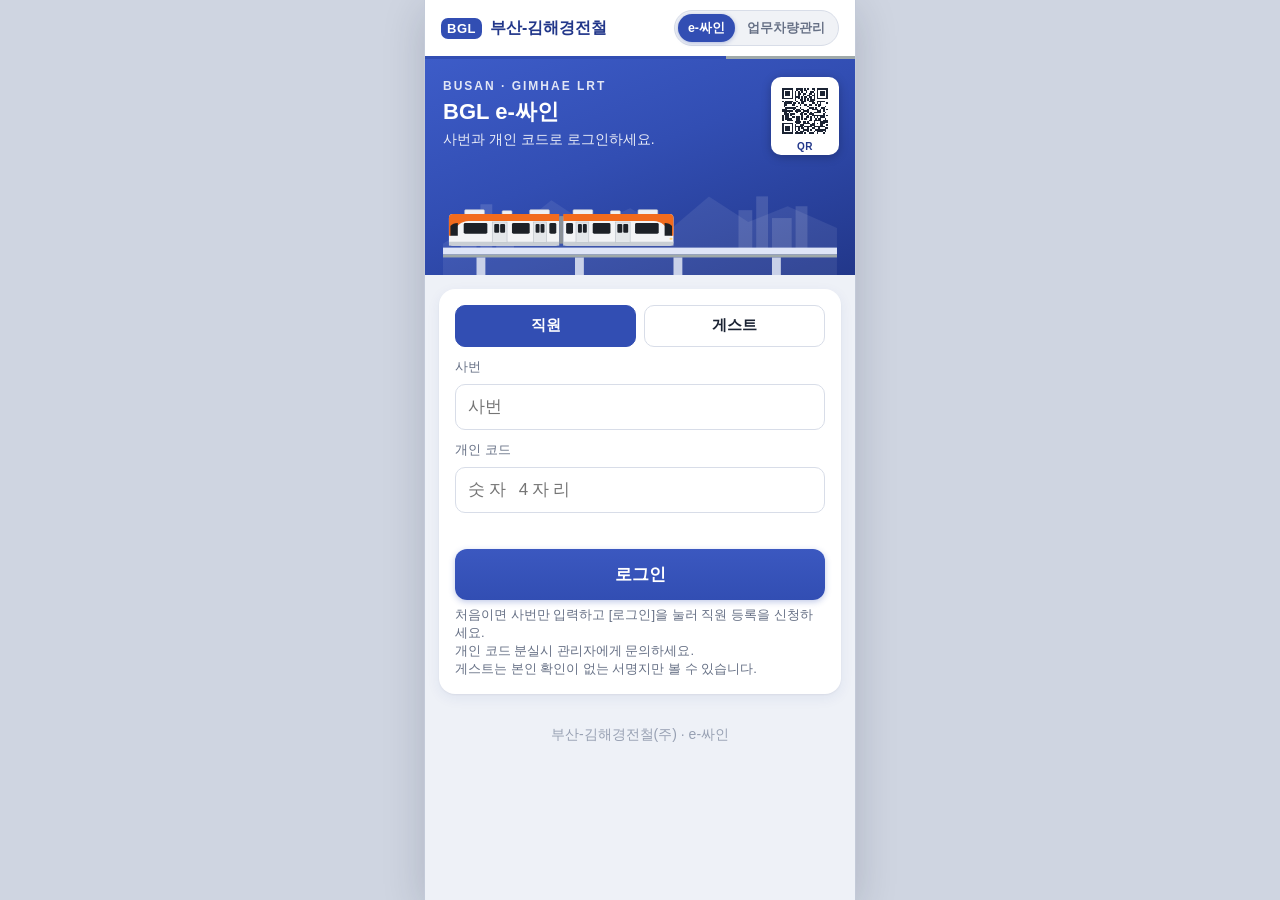
==== commit 25606b3f: "로그인·직원 신청 승인, 환불 계좌·동의 화면, 전표 사진 선택, 전환 버튼 제한 Co-Authored-By: Claude Opus 5.5 <noreply@anthropic.com" ====
--- a/index.html
+++ b/index.html
@@ -118,8 +118,6 @@
   .rc .t { flex:1; display:flex; flex-direction:column; font-size:14px; font-weight:700; }
   .rc .t small { font-size:12px; font-weight:400; color:var(--sub); }
   .sbtn { height:44px; padding:0 14px; border:0; border-radius:10px; background:var(--pri); color:#fff; font-size:14px; font-weight:700; display:inline-flex; align-items:center; }
-  .setupBox { margin-top:12px; background:#f3f6fd; border:1px solid #d6def5; border-radius:12px; padding:4px 12px 12px; }
-  .setupBox .t { font-weight:800; color:var(--pri); margin-top:10px; }
   .btn { width:100%; font-size:17px; padding:15px; border:0; border-radius:12px; font-weight:700; }
   .pri { background:linear-gradient(180deg, #3b58c0, var(--pri)); color:#fff; box-shadow:0 2px 6px rgba(50,78,179,.3); }
   .pri:disabled { opacity:.45; box-shadow:none; }
@@ -158,6 +156,8 @@
   .crcRow { text-align:left; padding:10px; border:1px solid var(--line); border-radius:10px; background:#fff; font-size:14px; color:var(--text); }
   .crcRow.on { border-color:var(--pri); background:#eef1fb; font-weight:700; } .crcRow em { font-style:normal; font-size:12px; color:#9a5b00; margin-left:6px; }
   .crcShot { display:block; width:100%; margin-top:8px; padding:12px; font-size:15px; text-align:center; background:#e4e7ec; color:var(--text); }
+  .crcShots { display:flex; gap:8px; } .crcShots .crcShot { flex:1; min-width:0; }
+  .rcBtns { display:flex; flex-direction:column; gap:6px; flex:none; } .rcBtns .sbtn { justify-content:center; } .sbtn.alt { background:#e4e7ec; color:var(--text); }
   #crcThumb { display:block; max-width:100%; max-height:180px; margin:8px auto 0; border-radius:8px; }
   .recTbl td.rcCell { cursor:pointer; }
   .carAddBtn.on { background:var(--pri); color:#fff; border-color:var(--pri); }
@@ -302,21 +302,10 @@
       </div>
 
       <div class="grid2" style="margin-top:4px">
-        <div class="fld"><label for="nm">이름</label><input type="text" id="nm" autocomplete="name" maxlength="20"></div>
+        <div class="fld"><label for="nm">사번</label><input type="text" id="nm" autocomplete="off" inputmode="numeric" maxlength="20"></div>
         <div class="fld"><label for="pc">개인 코드</label><input type="text" id="pc" class="secret" inputmode="numeric" maxlength="4" autocomplete="off"></div>
       </div>
-      <div class="fld hidden" id="pinRow"><label for="pin">사번 <span style="font-weight:400;font-size:12px;color:var(--sub)">같은 이름이 있어 사번도 확인합니다</span></label><input type="text" id="pin" autocomplete="off" maxlength="20"></div>
-
-      <div class="setupBox hidden" id="setupBox">
-        <div class="t">개인 코드 만들기</div>
-        <div class="hint" style="font-size:13px;color:var(--sub);margin-top:4px">아직 개인 코드가 없습니다. 사번으로 본인 확인 후 숫자 4자리를 정하세요. (e-싸인과 같은 코드)</div>
-        <div class="fld"><label for="suPin">사번</label><input type="text" id="suPin" autocomplete="off" maxlength="20"></div>
-        <div class="grid2">
-          <div class="fld"><label for="suC1">새 개인 코드</label><input type="text" id="suC1" class="secret" inputmode="numeric" maxlength="4" autocomplete="off"></div>
-          <div class="fld"><label for="suC2">한 번 더</label><input type="text" id="suC2" class="secret" inputmode="numeric" maxlength="4" autocomplete="off"></div>
-        </div>
-        <button class="btn pri" id="suGo" type="button" style="margin-top:12px">개인 코드 만들고 계속</button>
-      </div>
+      <a class="btn gray hidden" id="regLink" href="sign.html" style="display:block;text-align:center;margin-top:10px;text-decoration:none">e-싸인에서 직원 등록 신청</a>
 
       <div id="endBox" class="hidden">
         <div class="sec"><span class="lbl">행선지<small>이 차량에서 자주 쓰는 곳 자동 선택</small></span><div class="chips" id="routes" role="group" aria-label="행선지"></div>
@@ -325,8 +314,9 @@
           <input type="text" id="reasonEtc" class="hidden" placeholder="운행목적 입력" maxlength="30" style="margin-top:8px" aria-label="기타 운행목적"></div>
         <div class="rc hidden" id="rcBox">
           <img id="rcThumb" class="hidden" alt="신용카드 전표">
-          <div class="t">신용카드 전표<small id="rcText">주유 시 전표를 찍어 주세요</small></div>
-          <label class="sbtn" id="rcBtn">전표 촬영<input type="file" id="rcFile" accept="image/*" capture="environment" hidden></label>
+          <div class="t">신용카드 전표<small id="rcText"></small></div>
+          <div class="rcBtns"><label class="sbtn" id="rcBtn">전표 촬영<input type="file" id="rcFile" accept="image/*" capture="environment" hidden></label>
+            <label class="sbtn alt">사진 선택<input type="file" id="rcFile2" accept="image/*" hidden></label></div>
         </div>
       </div>
       <div class="msg" id="msg"></div>
@@ -367,9 +357,9 @@
         <div class="crcList" id="crcList"></div>
         <div class="hidden" id="crcForm">
           <img id="crcThumb" class="hidden" alt="전표 사진">
-          <label class="btn gray crcShot" id="crcShot">전표 촬영<input type="file" id="crcFile" accept="image/*" capture="environment" hidden></label>
-          <input type="text" id="crcName" placeholder="이름" autocomplete="off" maxlength="20">
-          <input type="text" id="crcPin" class="hidden" placeholder="사번 (같은 이름이 있어 함께 확인)" autocomplete="off" inputmode="numeric">
+          <div class="crcShots"><label class="btn gray crcShot" id="crcShot">전표 촬영<input type="file" id="crcFile" accept="image/*" capture="environment" hidden></label>
+            <label class="btn gray crcShot">사진 선택<input type="file" id="crcFile2" accept="image/*" hidden></label></div>
+          <input type="text" id="crcPin" placeholder="사번" autocomplete="off" inputmode="numeric" maxlength="20">
           <input type="text" id="crcPc" class="secret" placeholder="개인 코드 4자리" autocomplete="off" inputmode="numeric" maxlength="4">
         </div>
         <div class="carPanelBtns"><button type="button" class="btn gray" id="crcNo">취소</button><button type="button" class="btn pri" id="crcOk" disabled>등록</button></div>
@@ -421,8 +411,9 @@
 var API = 'https://script.google.com/macros/s/AKfycbwjudREVuPqSxXknvG5XClW_tQKbD-4wkCJkyeZt0KKY-spuDCymTt9O5j_6L28Z9QK/exec';
 /* ▲▲▲ */
 var INIT = {};
-var S = { mode: 'start', km: '', kmImg: '', receipt: '', reason: '', route: '', needPin: false, busy: false };
-var ME_KEY = 'bglCarMe';
+var S = { mode: 'start', km: '', kmImg: '', receipt: '', reason: '', route: '', busy: false };
+var ME_KEY = 'bglPin';     // 이 휴대폰에서 마지막으로 쓴 사번 (e-싸인 로그인과 같은 칸). 개인 코드는 저장하지 않음
+try { localStorage.removeItem('bglCarMe'); } catch (e) {}   // 예전에 개인 코드까지 저장한 값 지움
 var $ = function (id) { return document.getElementById(id); };
 function esc(s) { return String(s == null ? '' : s).replace(/[&<>"']/g, function (c) { return { '&': '&amp;', '<': '&lt;', '>': '&gt;', '"': '&quot;', "'": '&#39;' }[c]; }); }
 function fmt(n) { return (n === '' || n == null || isNaN(n)) ? '' : Number(n).toLocaleString('ko-KR'); }
@@ -477,7 +468,7 @@
   if (CUR === 'cf') openCam();
   else if (CUR === 'cam' || CUR === 'done') { stopCam(); location.replace(HOME); }
 });
-function loadMe() { try { var v = JSON.parse(localStorage.getItem(ME_KEY) || 'null'); return v && v.name ? v : null; } catch (e) { return null; } }
+function loadMe() { try { return localStorage.getItem(ME_KEY) || ''; } catch (e) { return ''; } }
 /** 개인 코드 칸: 복사·잘라내기·끌기·길게 눌러 메뉴·선택 막기 */
 ['copy', 'cut', 'dragstart', 'contextmenu'].forEach(function (t) {
   document.addEventListener(t, function (e) { if (e.target && e.target.classList && e.target.classList.contains('secret')) e.preventDefault(); });
@@ -485,13 +476,18 @@
 document.addEventListener('select', function (e) { var el = e.target; if (el && el.classList && el.classList.contains('secret')) { var n = el.value.length; el.setSelectionRange(n, n); } });
 /** 차량번호 + 차종 표시 */
 function carLabel(no, model) { return (no || '') + (model ? ' ' + model : ''); }
-function saveMe(v) { try { localStorage.setItem(ME_KEY, JSON.stringify(v)); } catch (e) {} }
+function saveMe(pin) { try { localStorage.setItem(ME_KEY, pin); } catch (e) {} }
+/** 미등록·승인 대기 응답 안내 문구 */
+function unregText(r) { return r.pending ? '등록 신청을 관리자가 확인 중입니다. 승인 후 이용할 수 있습니다.' : '등록되지 않은 직원입니다. e-싸인에서 직원 등록을 신청해 주세요.'; }
+/** e-싸인에 직원으로 로그인해 있는지 (같은 탭에서 넘어온 경우) */
+function isStaff() { try { var s = JSON.parse(sessionStorage.getItem('bglStaff') || 'null'); return !!(s && s.token); } catch (e) { return false; } }
 
 /* ===================== 시작 ===================== */
 /** QR(주소?car=차량번호)로 열리면: 카메라를 먼저 켜고, 그동안 차량 정보를 받아 옴 */
 function boot() {
   appSwitch($('appSw'), 'car', { sign: SIGN, car: HOME });
   var q = new URLSearchParams(location.search), car = q.get('car') || '';
+  if (!car && !isStaff()) { location.replace(SIGN); return; }   // 차량 QR이 아니면 로그인부터
   if (q.has('rec') || q.has('hist')) return showRec(q.get('rec') || q.get('hist') || '');   // 예전 주소(?hist=)도 운행기록으로
   if (!car) return showHome();
   $('camTitle').textContent = '차량 정보 불러오는 중…';
@@ -531,6 +527,7 @@
       e.preventDefault();
       var k = b.dataset.k, url = urls[k];
       if (gone || !url) return;
+      if (CUR === 'cam' || CUR === 'cf' || CUR === 'done') return;   // 운행 시작·종료 화면에서는 반응 없음
       if (k === here && !location.search) return;            // 이미 첫 화면
       gone = true; sw.classList.add('go'); light(k);
       setTimeout(function () { location.href = url; }, 220);
@@ -624,11 +621,9 @@
 }
 $('carList2').addEventListener('click', function (e) {
   var b = e.target.closest('.carRc'); if (!b) return;
-  var me = loadMe();
   CRC = { car: b.getAttribute('data-car'), id: '', img: '' };
   $('crcTitle').textContent = carLabel(CRC.car, b.getAttribute('data-model')) + ' 기록 선택';
-  $('crcName').value = me ? me.name : ''; $('crcPc').value = me ? me.pcode : ''; $('crcPin').value = me && me.pin ? me.pin : '';
-  $('crcPin').classList.toggle('hidden', !(me && me.pin));
+  $('crcPin').value = loadMe(); $('crcPc').value = '';     // 사번만 자동 완성, 코드는 직접 입력
   $('crcMsg').textContent = ''; $('carNote').textContent = ''; $('crcList').textContent = '운행 기록을 불러오는 중…';
   carPanel('carRcBox'); crcSync();
   var car = CRC.car;
@@ -645,7 +640,7 @@
   [].forEach.call($('crcList').children, function (x) { x.classList.toggle('on', x === b); });
   CRC.id = b.getAttribute('data-id'); crcSync();
 });
-$('crcFile').addEventListener('change', function () {
+function crcFileChange() {
   var f = this.files && this.files[0]; this.value = '';
   if (!f) return;
   loadImg(f).then(function (img) {
@@ -656,17 +651,19 @@
     $('crcMsg').textContent = CRC.img ? '' : '사진이 너무 큽니다. 전표만 가까이 다시 찍어 주세요.';
     crcSync();
   }).catch(function () { $('crcMsg').textContent = '사진을 열 수 없습니다. 다시 찍어 주세요.'; });
-});
+}
+$('crcFile').addEventListener('change', crcFileChange);
+$('crcFile2').addEventListener('change', crcFileChange);
 $('crcNo').onclick = function () { CRC = { car: '', id: '', img: '' }; carPanel('carAddBox'); };
 $('crcOk').onclick = function () {
-  var name = $('crcName').value.trim(), pc = $('crcPc').value.trim(), pin = $('crcPin').classList.contains('hidden') ? '' : $('crcPin').value.trim();
-  if (!name || !pc) { $('crcMsg').textContent = '이름과 개인 코드를 입력하세요.'; return; }
+  var pc = $('crcPc').value.trim(), pin = $('crcPin').value.trim();
+  if (!pin || !pc) { $('crcMsg').textContent = '사번과 개인 코드를 입력하세요.'; return; }
   $('crcOk').disabled = true; $('crcMsg').textContent = '저장 중…';
-  call('carReceiptAdd', { car: CRC.car, id: CRC.id, receipt: CRC.img, name: name, pcode: pc, pin: pin, device: device() }).then(function (r) {
+  call('carReceiptAdd', { car: CRC.car, id: CRC.id, receipt: CRC.img, pcode: pc, pin: pin, device: device() }).then(function (r) {
     $('crcOk').disabled = false;
-    if (r.needPin) { $('crcPin').classList.remove('hidden'); $('crcMsg').textContent = '같은 이름의 직원이 있습니다. 사번도 입력하세요.'; $('crcPin').focus(); return; }
-    if (r.setup) { $('crcMsg').textContent = '개인 코드가 아직 없습니다. 주행거리 촬영에서 먼저 만들어 주세요.'; return; }
-    saveMe({ name: name, pcode: pc, pin: pin });
+    if (r.unregistered) { $('crcMsg').textContent = unregText(r); return; }
+    if (r.needCode) { $('crcMsg').textContent = '코드를 입력해 주세요.'; $('crcPc').focus(); return; }
+    saveMe(pin);
     var car = CRC.car; CRC = { car: '', id: '', img: '' };
     carManage(false); $('carNote').style.color = 'var(--ok)'; $('carNote').textContent = car + ' 전표를 등록했습니다.';
   }, function (e) { $('crcOk').disabled = false; $('crcMsg').textContent = errText(e); });
@@ -812,6 +809,7 @@
       if (!CAM.on) return;
       CAM.caps = (CAM.track && CAM.track.getCapabilities) ? CAM.track.getCapabilities() : {};
       $('torch').classList.toggle('hidden', !CAM.caps.torch);
+      if ((CAM.caps.focusMode || []).indexOf('continuous') > -1) CAM.track.applyConstraints({ advanced: [{ focusMode: 'continuous' }] }).catch(function () {});   // 자동 초점 (지원하는 기기만)
       setZoom(3);                                  // 기본 3배
       initExposure();                              // 야간 빛 번짐 대비 밝기(노출) 조절
       loadOcr();
@@ -1173,11 +1171,9 @@
     $('km').value = S.km;
     kmCheck();
   }
-  // 이름·개인 코드: 이 휴대폰에서 마지막으로 쓴 값 (다른 사람이면 칸을 고쳐 쓰면 됨)
-  var me = loadMe();
-  $('nm').value = me ? me.name : ''; $('pc').value = me ? me.pcode : ''; $('pin').value = me && me.pin ? me.pin : '';
-  $('pinRow').classList.toggle('hidden', !(me && me.pin)); S.needPin = !!(me && me.pin);
-  $('setupBox').classList.add('hidden');
+  // 사번: 이 휴대폰에서 마지막으로 쓴 값 (다른 사람이면 칸을 고쳐 쓰면 됨). 개인 코드는 직접 입력
+  $('nm').value = loadMe(); $('pc').value = '';
+  $('regLink').classList.add('hidden');
   // 종료: 행선지·운행목적
   $('endBox').classList.toggle('hidden', !end);
   if (end) { drawChips('reasons', INIT.reasons, S.reason); drawChips('routes', INIT.routes, S.route); syncEnd(); }
@@ -1203,7 +1199,7 @@
 $('km0').addEventListener('input', kmCheck);
 $('km').addEventListener('input', kmCheck);
 $('retake').addEventListener('click', function () { openCam(); });
-['pc', 'suC1', 'suC2'].forEach(function (id) { $(id).addEventListener('input', function () { this.value = digits(this.value).slice(0, 4); }); });
+$('pc').addEventListener('input', function () { this.value = digits(this.value).slice(0, 4); });
 
 function drawChips(id, list, sel) {
   $(id).innerHTML = (list || []).map(function (t) {
@@ -1218,11 +1214,11 @@
   $('routeEtc').classList.toggle('hidden', S.route !== '기타');
   $('rcBox').classList.toggle('hidden', S.reason !== '주유');
   $('rcThumb').classList.toggle('hidden', !S.receipt); if (S.receipt) $('rcThumb').src = S.receipt;
-  $('rcText').textContent = S.receipt ? '촬영됨 · 다시 찍으려면 버튼을 누르세요' : '주유 시 전표를 찍어 주세요';
+  $('rcText').textContent = S.receipt ? '등록됨 · 바꾸려면 버튼을 누르세요' : '지금 등록하거나, 나중에 차량 관리의 전표 등록에서 등록할 수 있습니다';
   $('rcBtn').firstChild.nodeValue = S.receipt ? '다시 촬영' : '전표 촬영';
 }
 /** 신용카드 전표: 흑백, 셀 한도 안으로 줄여서 */
-$('rcFile').addEventListener('change', function () {
+function rcFileChange() {
   var f = this.files && this.files[0]; this.value = '';
   if (!f) return;
   loadImg(f).then(function (img) {
@@ -1233,17 +1229,19 @@
     if (!S.receipt) alert('사진이 너무 큽니다. 전표만 가까이 다시 찍어 주세요.');
     syncEnd();
   }).catch(function () { alert('사진을 열 수 없습니다. 다시 찍어 주세요.'); });
-});
+}
+$('rcFile').addEventListener('change', rcFileChange);
+$('rcFile2').addEventListener('change', rcFileChange);
 
 /* ===================== 제출 ===================== */
 function msg(t) { $('msg').textContent = t || ''; }
 function busy(on) {
-  S.busy = on; $('submit').disabled = on; $('suGo').disabled = on;
+  S.busy = on; $('submit').disabled = on;
   $('submit').innerHTML = on ? '<span class="spin"></span>저장 중…' : esc(S.mode === 'end' ? '운행 종료' : '운행 시작');
 }
 function payload() {
   var end = S.mode === 'end';
-  var p = { car: INIT.car, km: end ? digits($('km').value) : '', startKm: end ? digits($('km0').value) : '', img: S.kmImg, name: $('nm').value.trim(), pcode: digits($('pc').value), pin: S.needPin ? $('pin').value.trim() : '', device: device() };
+  var p = { car: INIT.car, km: end ? digits($('km').value) : '', startKm: end ? digits($('km0').value) : '', img: S.kmImg, pin: $('nm').value.trim(), pcode: digits($('pc').value), device: device() };
   if (S.mode === 'end') {
     p.id = INIT.st.run.id; p.reason = S.reason; p.reasonEtc = $('reasonEtc').value; p.route = S.route; p.routeEtc = $('routeEtc').value;
     p.receipt = S.reason === '주유' ? S.receipt : '';
@@ -1257,21 +1255,20 @@
   if (S.mode === 'end' && !p.startKm) { msg('탑승 km를 입력하세요.'); $('km0').focus(); return; }
   if (S.mode === 'end' && !p.km) { msg('하차 km를 입력하세요.'); $('km').focus(); return; }
   if (!p.img && !confirm('사진 없이 진행할까요?')) return;
-  if (!p.name) { msg('이름을 입력하세요.'); $('nm').focus(); return; }
-  if (!$('setupBox').classList.contains('hidden')) { msg('먼저 개인 코드를 만들어 주세요.'); return; }
+  if (!p.pin) { msg('사번을 입력하세요.'); $('nm').focus(); return; }
   if (p.pcode.length !== 4) { msg('개인 코드 숫자 4자리를 입력하세요.'); $('pc').focus(); return; }
   if (S.mode === 'end') {
     if (Number(p.km) < Number(p.startKm)) { msg('하차 km가 탑승 km보다 작습니다.'); $('km').focus(); return; }
     if (S.reason === '기타' && !p.reasonEtc.trim()) { msg('운행목적을 입력하세요.'); $('reasonEtc').focus(); return; }
     if (S.route === '기타' && !p.routeEtc.trim()) { msg('행선지를 입력하세요.'); $('routeEtc').focus(); return; }
-    if (S.reason === '주유' && !S.receipt && !confirm('신용카드 전표 사진 없이 운행을 종료할까요?')) return;
+    if (S.reason === '주유' && !S.receipt && !confirm('전표 없이 운행을 종료할까요? 전표는 나중에 차량 관리의 전표 등록에서 등록할 수 있습니다.')) return;
   }
   S.km = p.km; S.km0 = p.startKm || null;
   msg(''); busy(true);
   call(S.mode === 'end' ? 'carEnd' : 'carStart', p).then(function (r) {
     busy(false);
-    if (r.needPin && !r.setup) { S.needPin = true; $('pinRow').classList.remove('hidden'); msg('같은 이름의 직원이 있어 사번도 입력해야 합니다.'); $('pin').focus(); return; }
-    if (r.setup) { openSetup(r.needPin); return; }
+    if (r.unregistered) { msg(unregText(r)); $('regLink').classList.toggle('hidden', !!r.pending); return; }   // 미등록: 운행은 저장되지 않음
+    if (r.needCode) { msg('코드를 입력해 주세요.'); $('pc').focus(); return; }
     if (r.running) {                                  // 이미 운행 중 → 종료부터
       setInit(r.init); S.mode = 'end'; S.receipt = '';
       return openConfirm('이 차량은 ' + r.init.st.run.driver + ' 님 운행 중(' + r.init.st.run.startAt + ' 시작)으로 기록돼 있습니다. 먼저 운행을 종료해 주세요. 방금 찍은 사진을 하차 사진으로 넣었습니다.');
@@ -1281,36 +1278,11 @@
       return openConfirm('이 차량의 운행은 이미 종료되었습니다. 새 운행을 시작하려면 아래 내용을 확인하세요.');
     }
     if (r.ok) {
-      saveMe({ name: p.name, pcode: p.pcode, pin: p.pin });     // 다음에 열면 자동 입력
+      saveMe(p.pin);     // 다음에 열면 사번 자동 입력
       showDone(r);
     }
   }).catch(function (e) { busy(false); msg(errText(e)); });
 }
-function openSetup(needPin) {
-  $('setupBox').classList.remove('hidden');
-  $('pc').value = '';
-  if (needPin) { S.needPin = true; }
-  msg('');
-  $('suPin').value = $('pin').value; $('suC1').value = ''; $('suC2').value = '';
-  $('suPin').focus();
-}
-$('suGo').addEventListener('click', function () {
-  if (S.busy) return;
-  var p = { name: $('nm').value.trim(), pin: $('suPin').value.trim(), newCode: digits($('suC1').value), newCode2: digits($('suC2').value), device: device() };
-  if (!p.name) { msg('이름을 입력하세요.'); return; }
-  if (!p.pin) { msg('사번을 입력하세요.'); return; }
-  if (p.newCode.length !== 4) { msg('새 개인 코드 숫자 4자리를 입력하세요.'); return; }
-  if (p.newCode !== p.newCode2) { msg('개인 코드를 두 번 똑같이 입력하세요.'); return; }
-  busy(true); msg('');
-  call('carRegisterPc', p).then(function () {
-    busy(false);
-    $('setupBox').classList.add('hidden');
-    $('pc').value = p.newCode;
-    if (S.needPin) { $('pin').value = p.pin; $('pinRow').classList.remove('hidden'); }
-    submit();
-  }).catch(function (e) { busy(false); msg(errText(e)); });
-});
-
 function showDone(r) {
   var end = r.mode === 'end';
   $('bandTitle').textContent = end ? '운행 종료' : '운행 시작';
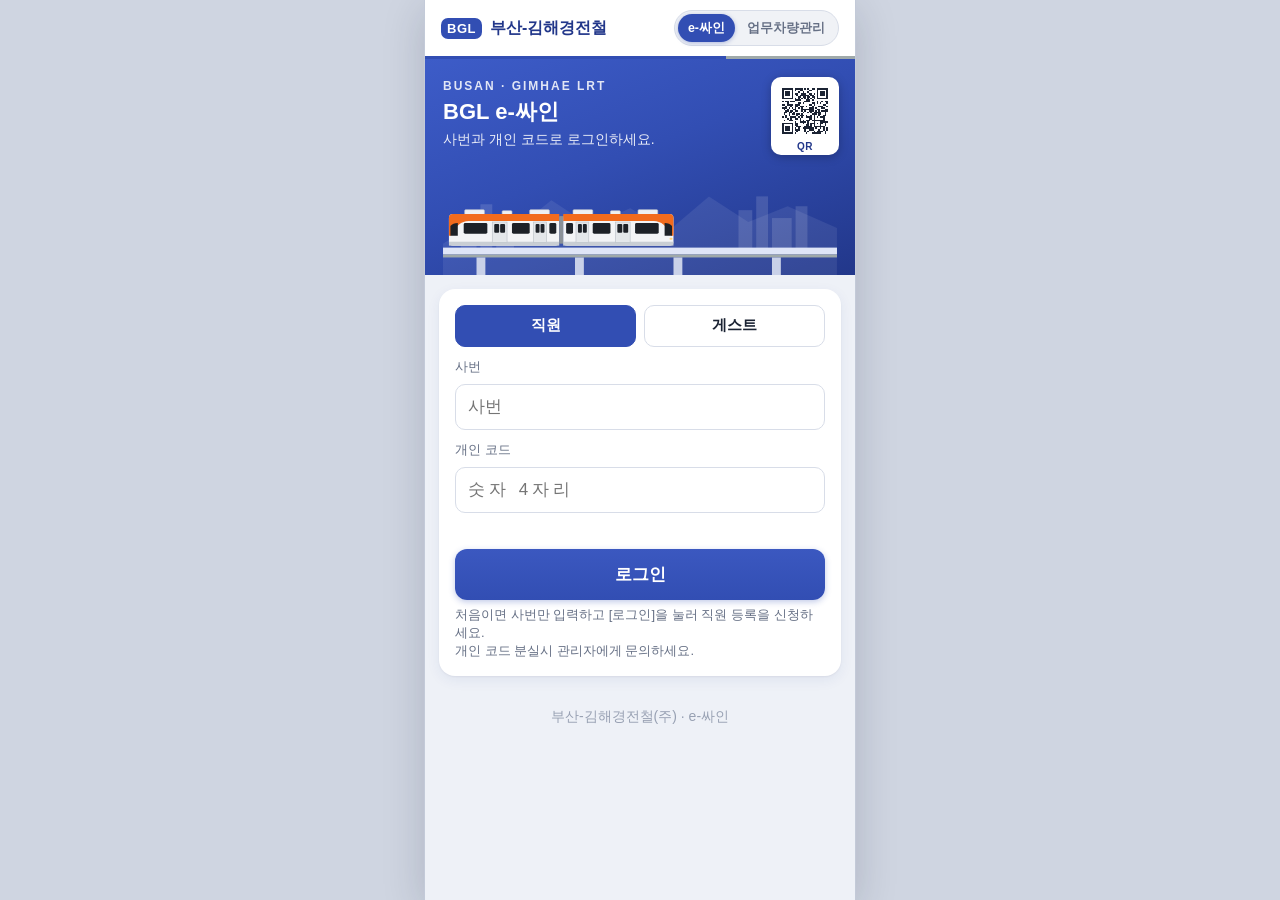
==== commit 9b8095eb: "운행 시작·종료 자동 완성, 탑승 km 자동, 전표 조회에 차량 추가, 앱의 이전 기록 보기 삭제 Co-Authored-By: Claude Opus 5.5 <noreply@anth" ====
--- a/index.html
+++ b/index.html
@@ -412,7 +412,8 @@
 /* ▲▲▲ */
 var INIT = {};
 var S = { mode: 'start', km: '', kmImg: '', receipt: '', reason: '', route: '', busy: false };
-var ME_KEY = 'bglPin';     // 이 휴대폰에서 마지막으로 쓴 사번 (e-싸인 로그인과 같은 칸). 개인 코드는 저장하지 않음
+var ME_KEY = 'bglPin';     // 이 휴대폰에서 마지막으로 쓴 사번 (e-싸인 로그인과 같은 칸)
+var CODE_KEY = 'bglCarCode';   // 운행 시작·종료 화면에서만 자동 완성할 개인 코드 (전표 등록·e-싸인은 직접 입력)
 try { localStorage.removeItem('bglCarMe'); } catch (e) {}   // 예전에 개인 코드까지 저장한 값 지움
 var $ = function (id) { return document.getElementById(id); };
 function esc(s) { return String(s == null ? '' : s).replace(/[&<>"']/g, function (c) { return { '&': '&amp;', '<': '&lt;', '>': '&gt;', '"': '&quot;', "'": '&#39;' }[c]; }); }
@@ -477,6 +478,8 @@
 /** 차량번호 + 차종 표시 */
 function carLabel(no, model) { return (no || '') + (model ? ' ' + model : ''); }
 function saveMe(pin) { try { localStorage.setItem(ME_KEY, pin); } catch (e) {} }
+function loadCode() { try { return localStorage.getItem(CODE_KEY) || ''; } catch (e) { return ''; } }
+function saveCode(v) { try { if (v) localStorage.setItem(CODE_KEY, v); else localStorage.removeItem(CODE_KEY); } catch (e) {} }
 /** 미등록·승인 대기 응답 안내 문구 */
 function unregText(r) { return r.pending ? '등록 신청을 관리자가 확인 중입니다. 승인 후 이용할 수 있습니다.' : '등록되지 않은 직원입니다. e-싸인에서 직원 등록을 신청해 주세요.'; }
 /** e-싸인에 직원으로 로그인해 있는지 (같은 탭에서 넘어온 경우) */
@@ -724,7 +727,7 @@
 /* 주유 전표 보기 */
 function openReceipt(r, b) {
   var t = b.textContent; b.disabled = true; b.textContent = '불러오는 중…';
-  fetch(API + '?api=car&fn=receipt&id=' + encodeURIComponent(r.id)).then(function (x) { return x.json(); }).then(function (j) {
+  fetch(API + '?api=car&fn=receipt&id=' + encodeURIComponent(r.id) + '&car=' + encodeURIComponent(REC.car)).then(function (x) { return x.json(); }).then(function (j) {
     b.disabled = false; b.textContent = t;
     if (!j.ok) throw new Error(j.error);
     $('rcBig').src = j.data.img || j.data.url;
@@ -1171,8 +1174,8 @@
     $('km').value = S.km;
     kmCheck();
   }
-  // 사번: 이 휴대폰에서 마지막으로 쓴 값 (다른 사람이면 칸을 고쳐 쓰면 됨). 개인 코드는 직접 입력
-  $('nm').value = loadMe(); $('pc').value = '';
+  // 사번·개인 코드: 이 휴대폰에서 마지막으로 성공한 값 (다른 사람이면 칸을 고쳐 쓰면 됨)
+  $('nm').value = loadMe(); $('pc').value = $('nm').value ? loadCode() : '';
   $('regLink').classList.add('hidden');
   // 종료: 행선지·운행목적
   $('endBox').classList.toggle('hidden', !end);
@@ -1200,6 +1203,7 @@
 $('km').addEventListener('input', kmCheck);
 $('retake').addEventListener('click', function () { openCam(); });
 $('pc').addEventListener('input', function () { this.value = digits(this.value).slice(0, 4); });
+$('nm').addEventListener('input', function () { $('pc').value = ''; });     // 사번을 고치면 저장된 코드는 그 사람 것이 아님
 
 function drawChips(id, list, sel) {
   $(id).innerHTML = (list || []).map(function (t) {
@@ -1241,7 +1245,7 @@
 }
 function payload() {
   var end = S.mode === 'end';
-  var p = { car: INIT.car, km: end ? digits($('km').value) : '', startKm: end ? digits($('km0').value) : '', img: S.kmImg, pin: $('nm').value.trim(), pcode: digits($('pc').value), device: device() };
+  var p = { car: INIT.car, km: end ? digits($('km').value) : (S.ocrKm != null ? String(S.ocrKm) : ''), startKm: end ? digits($('km0').value) : '', img: S.kmImg, pin: $('nm').value.trim(), pcode: digits($('pc').value), device: device() };
   if (S.mode === 'end') {
     p.id = INIT.st.run.id; p.reason = S.reason; p.reasonEtc = $('reasonEtc').value; p.route = S.route; p.routeEtc = $('routeEtc').value;
     p.receipt = S.reason === '주유' ? S.receipt : '';
@@ -1267,7 +1271,7 @@
   msg(''); busy(true);
   call(S.mode === 'end' ? 'carEnd' : 'carStart', p).then(function (r) {
     busy(false);
-    if (r.unregistered) { msg(unregText(r)); $('regLink').classList.toggle('hidden', !!r.pending); return; }   // 미등록: 운행은 저장되지 않음
+    if (r.unregistered) { saveCode(''); msg(unregText(r)); $('regLink').classList.toggle('hidden', !!r.pending); return; }   // 미등록: 운행은 저장되지 않음
     if (r.needCode) { msg('코드를 입력해 주세요.'); $('pc').focus(); return; }
     if (r.running) {                                  // 이미 운행 중 → 종료부터
       setInit(r.init); S.mode = 'end'; S.receipt = '';
@@ -1278,10 +1282,13 @@
       return openConfirm('이 차량의 운행은 이미 종료되었습니다. 새 운행을 시작하려면 아래 내용을 확인하세요.');
     }
     if (r.ok) {
-      saveMe(p.pin);     // 다음에 열면 사번 자동 입력
+      saveMe(p.pin); saveCode(p.pcode);     // 다음에 열면 자동 입력
       showDone(r);
     }
-  }).catch(function (e) { busy(false); msg(errText(e)); });
+  }).catch(function (e) {
+    busy(false); msg(errText(e));
+    if (/코드가 틀렸/.test(errText(e))) { saveCode(''); $('pc').value = ''; }   // 초기화 등으로 저장된 코드가 맞지 않으면 지움
+  });
 }
 function showDone(r) {
   var end = r.mode === 'end';
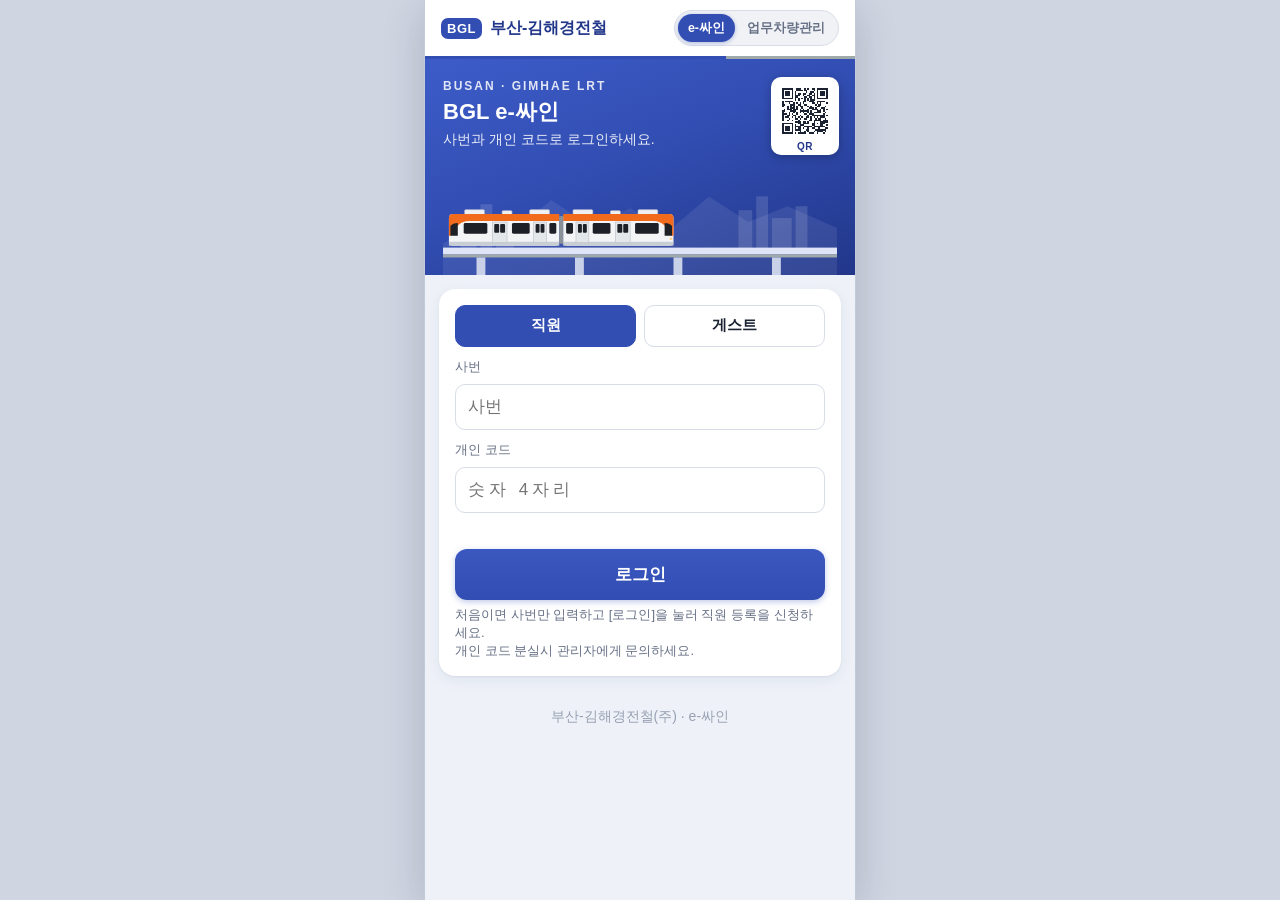
==== commit c10e97a4: "직원 등록 팀 칸·입력 예시, 로그인 응답의 목록 사용, 안 쓰는 CSS·예전 주소 처리 삭제 Co-Authored-By: Claude Opus 5.5 <noreply@anthro" ====
--- a/index.html
+++ b/index.html
@@ -81,7 +81,6 @@
   .card h2 { margin:0 0 12px; font-size:19px; }
   .box { background:#f3f6fd; border-radius:12px; padding:12px 14px; }
   .kmBox { display:flex; flex-direction:column; gap:8px; }
-  .kmThumb { width:100%; max-height:170px; object-fit:contain; background:#111; border-radius:8px; display:block; }
   .photos { display:grid; gap:8px; }
   .photos.two { grid-template-columns:repeat(2, minmax(0,1fr)); }
   .photos figure { margin:0; display:flex; flex-direction:column; gap:4px; }
@@ -106,9 +105,6 @@
   input[type=text], input[type=tel] { width:100%; font-size:17px; padding:11px 12px; border:1px solid var(--line); border-radius:10px; min-width:0; }
   input:focus { outline:none; border-color:var(--pri); box-shadow:0 0 0 3px rgba(50,78,179,.15); }
   .secret { -webkit-text-security:disc; letter-spacing:4px; }
-  .saved { display:flex; align-items:center; justify-content:space-between; gap:8px; font-size:13px; color:var(--ok); font-weight:700; }
-  .chk { display:flex; align-items:center; gap:8px; font-size:14px; min-height:44px; }
-  .chk input { width:20px; height:20px; margin:0; accent-color:var(--pri); }
   .chips { display:grid; grid-template-columns:repeat(4, minmax(0,1fr)); gap:6px; margin-top:6px; }
   .chips button { height:46px; border-radius:12px; border:1px solid #c9d0ee; background:#fff; color:var(--pri2); font-size:14px; padding:0 2px; line-height:1.15; word-break:keep-all; }
   .chips button.on { background:var(--pri); border-color:var(--pri); color:#fff; font-weight:800; }
@@ -187,7 +183,6 @@
   .recTbl .n { text-align:right; font-variant-numeric:tabular-nums; } .recTbl .n b { color:var(--pri2); }
   .recTbl .c { text-align:center; }
   .recTbl button.rcv { height:28px; padding:0 10px; border-radius:7px; border:1px solid #f0c48a; color:#9a5b00; background:#fff8ec; font-size:12px; font-weight:700; }
-  .recHint { font-size:12px; color:var(--sub); margin-top:8px; }
   /* 전표 창 */
   .rcOver { position:fixed; inset:0; z-index:45; background:rgba(0,0,0,.88); display:flex; flex-direction:column; align-items:center; justify-content:center; padding:16px; gap:10px; }
   .rcOver img { max-width:100%; max-height:84vh; border-radius:8px; background:#fff; }
@@ -200,10 +195,6 @@
   .carItem .go { flex:none; font-size:14px; font-weight:700; color:var(--pri); }
   .tag { display:inline-block; font-size:12px; font-weight:800; border-radius:6px; padding:2px 7px; margin-right:6px; vertical-align:1px; }
   .tag.run { background:#fdebdd; color:#8a3f0a; } .tag.idle { background:#e3f4ea; color:#17663a; }
-  .hTop { display:flex; align-items:center; justify-content:space-between; gap:8px; }
-  .hTop b { font-size:22px; color:var(--pri2); }
-  .hBtns { display:grid; grid-template-columns:repeat(2, minmax(0,1fr)); gap:8px; margin-top:12px; }
-  .hBtns a { display:flex; align-items:center; justify-content:center; height:48px; border-radius:12px; font-size:15px; font-weight:700; text-decoration:none; }
   .carList a { display:block; padding:14px; border:1px solid var(--line); border-radius:12px; text-decoration:none; color:var(--text); font-size:17px; font-weight:700; }
   .spin { display:inline-block; width:16px; height:16px; border:2px solid rgba(255,255,255,.5); border-top-color:#fff; border-radius:50%; animation:sp 1s linear infinite; vertical-align:-3px; margin-right:6px; }
   @keyframes sp { to { transform:rotate(360deg); } }
@@ -491,7 +482,7 @@
   appSwitch($('appSw'), 'car', { sign: SIGN, car: HOME });
   var q = new URLSearchParams(location.search), car = q.get('car') || '';
   if (!car && !isStaff()) { location.replace(SIGN); return; }   // 차량 QR이 아니면 로그인부터
-  if (q.has('rec') || q.has('hist')) return showRec(q.get('rec') || q.get('hist') || '');   // 예전 주소(?hist=)도 운행기록으로
+  if (q.has('rec')) return showRec(q.get('rec') || '');
   if (!car) return showHome();
   $('camTitle').textContent = '차량 정보 불러오는 중…';
   $('shCar').textContent = car; $('shState').textContent = '확인 중';
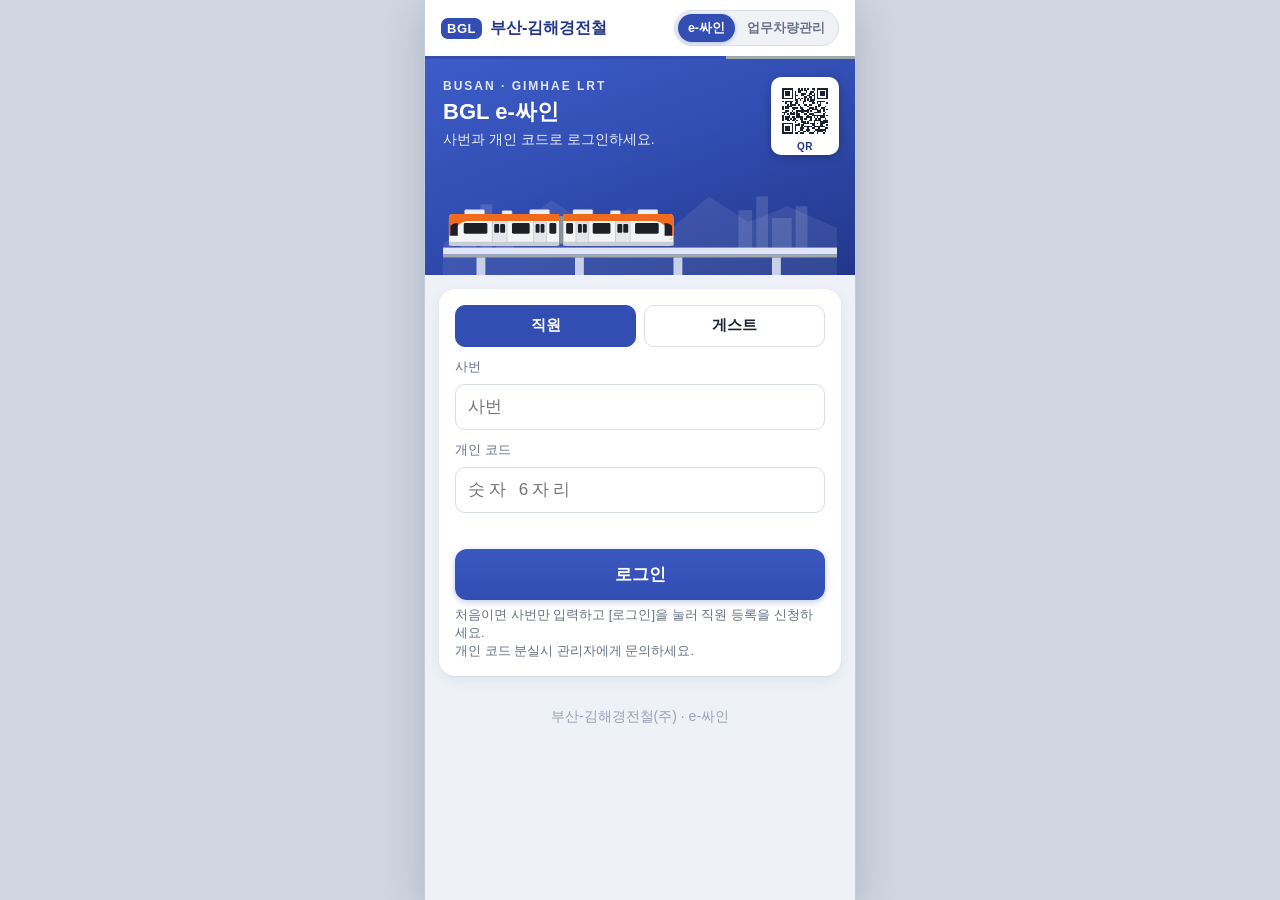
==== commit d411380a: "개인 코드 6자리, 운행 시작 입력 제거, 운행 종료 특이사항 Co-Authored-By: Claude Opus 5.5 <noreply@anthropic.com>" ====
--- a/index.html
+++ b/index.html
@@ -292,9 +292,9 @@
         <button class="link" id="retake" type="button">사진 다시 촬영</button>
       </div>
 
-      <div class="grid2" style="margin-top:4px">
+      <div class="grid2 hidden" id="idBox" style="margin-top:4px">
         <div class="fld"><label for="nm">사번</label><input type="text" id="nm" autocomplete="off" inputmode="numeric" maxlength="20"></div>
-        <div class="fld"><label for="pc">개인 코드</label><input type="text" id="pc" class="secret" inputmode="numeric" maxlength="4" autocomplete="off"></div>
+        <div class="fld"><label for="pc">개인 코드</label><input type="text" id="pc" class="secret" inputmode="numeric" maxlength="6" autocomplete="off"></div>
       </div>
       <a class="btn gray hidden" id="regLink" href="sign.html" style="display:block;text-align:center;margin-top:10px;text-decoration:none">e-싸인에서 직원 등록 신청</a>
 
@@ -309,6 +309,8 @@
           <div class="rcBtns"><label class="sbtn" id="rcBtn">전표 촬영<input type="file" id="rcFile" accept="image/*" capture="environment" hidden></label>
             <label class="sbtn alt">사진 선택<input type="file" id="rcFile2" accept="image/*" hidden></label></div>
         </div>
+        <div class="sec"><span class="lbl"><label for="memo">특이사항</label><small>차량 관련 내용이 있으면 입력 (선택)</small></span>
+          <input type="text" id="memo" placeholder="예: 타이어 공기압 경고등 켜짐" maxlength="100" autocomplete="off"></div>
       </div>
       <div class="msg" id="msg"></div>
     </div>
@@ -351,7 +353,7 @@
           <div class="crcShots"><label class="btn gray crcShot" id="crcShot">전표 촬영<input type="file" id="crcFile" accept="image/*" capture="environment" hidden></label>
             <label class="btn gray crcShot">사진 선택<input type="file" id="crcFile2" accept="image/*" hidden></label></div>
           <input type="text" id="crcPin" placeholder="사번" autocomplete="off" inputmode="numeric" maxlength="20">
-          <input type="text" id="crcPc" class="secret" placeholder="개인 코드 4자리" autocomplete="off" inputmode="numeric" maxlength="4">
+          <input type="text" id="crcPc" class="secret" placeholder="개인 코드 6자리" autocomplete="off" inputmode="numeric" maxlength="6">
         </div>
         <div class="carPanelBtns"><button type="button" class="btn gray" id="crcNo">취소</button><button type="button" class="btn pri" id="crcOk" disabled>등록</button></div>
         <div class="msg" id="crcMsg"></div>
@@ -404,8 +406,7 @@
 var INIT = {};
 var S = { mode: 'start', km: '', kmImg: '', receipt: '', reason: '', route: '', busy: false };
 var ME_KEY = 'bglPin';     // 이 휴대폰에서 마지막으로 쓴 사번 (e-싸인 로그인과 같은 칸)
-var CODE_KEY = 'bglCarCode';   // 운행 시작·종료 화면에서만 자동 완성할 개인 코드 (전표 등록·e-싸인은 직접 입력)
-try { localStorage.removeItem('bglCarMe'); } catch (e) {}   // 예전에 개인 코드까지 저장한 값 지움
+try { localStorage.removeItem('bglCarMe'); localStorage.removeItem('bglCarCode'); } catch (e) {}   // 예전에 개인 코드까지 저장한 값 지움
 var $ = function (id) { return document.getElementById(id); };
 function esc(s) { return String(s == null ? '' : s).replace(/[&<>"']/g, function (c) { return { '&': '&amp;', '<': '&lt;', '>': '&gt;', '"': '&quot;', "'": '&#39;' }[c]; }); }
 function fmt(n) { return (n === '' || n == null || isNaN(n)) ? '' : Number(n).toLocaleString('ko-KR'); }
@@ -469,8 +470,6 @@
 /** 차량번호 + 차종 표시 */
 function carLabel(no, model) { return (no || '') + (model ? ' ' + model : ''); }
 function saveMe(pin) { try { localStorage.setItem(ME_KEY, pin); } catch (e) {} }
-function loadCode() { try { return localStorage.getItem(CODE_KEY) || ''; } catch (e) { return ''; } }
-function saveCode(v) { try { if (v) localStorage.setItem(CODE_KEY, v); else localStorage.removeItem(CODE_KEY); } catch (e) {} }
 /** 미등록·승인 대기 응답 안내 문구 */
 function unregText(r) { return r.pending ? '등록 신청을 관리자가 확인 중입니다. 승인 후 이용할 수 있습니다.' : '등록되지 않은 직원입니다. e-싸인에서 직원 등록을 신청해 주세요.'; }
 /** e-싸인에 직원으로 로그인해 있는지 (같은 탭에서 넘어온 경우) */
@@ -698,12 +697,12 @@
   $('rPrev').disabled = i >= REC.months.length - 1; $('rNext').disabled = i <= 0;
   $('rXlsx').disabled = !rows.length;
   // 엑셀 같은 표 (보고용 운행일지와 같은 열). [보기]는 주유 전표
-  $('rRows').innerHTML = rows.length ? '<div class="recTbl"><table><thead><tr><th>날짜</th><th>운전자</th><th>출발 km</th><th>도착 km</th><th>운행거리</th><th>행선지</th><th>운행목적</th><th>전표</th></tr></thead><tbody>' +
+  $('rRows').innerHTML = rows.length ? '<div class="recTbl"><table><thead><tr><th>날짜</th><th>운전자</th><th>출발 km</th><th>도착 km</th><th>운행거리</th><th>행선지</th><th>운행목적</th><th>전표</th><th>특이사항</th></tr></thead><tbody>' +
     rows.map(function (r) {
       return '<tr><td>' + esc(dayText(r)) + '</td><td>' + esc(r.driver) + '</td>' +
         '<td class="n">' + fmt(r.startKm) + '</td><td class="n">' + fmt(r.endKm) + '</td><td class="n"><b>' + fmt(r.dist) + '</b></td>' +
         '<td>' + esc(r.route) + '</td><td>' + esc(r.reason) + '</td>' +
-        (r.receipt ? '<td class="c rcCell" data-rc="' + esc(r.id) + '"><button type="button" class="rcv">보기</button></td>' : '<td class="c"></td>') + '</tr>';
+        (r.receipt ? '<td class="c rcCell" data-rc="' + esc(r.id) + '"><button type="button" class="rcv">보기</button></td>' : '<td class="c"></td>') + '<td>' + esc(r.memo || '') + '</td></tr>';
     }).join('') + '</tbody></table></div>'
     : '<div style="padding:14px 0;color:var(--sub);font-size:14px">이 달의 운행 기록이 없습니다.</div>';
 }
@@ -741,13 +740,13 @@
 $('rXlsx').addEventListener('click', function () {
   var rows = recRows().slice().reverse(), btn = this;
   if (!rows.length) return;
-  var head = ['날짜', '요일', '운전자', '주행거리 출발 시(km)', '주행거리 도착 시(km)', '운행거리(km)', '행선지', '운행목적'];
-  var aoa = [head].concat(rows.map(function (r) { return [r.date, r.dow, r.driver, r.startKm, r.endKm, r.dist, r.route, r.reason]; }));
+  var head = ['날짜', '요일', '운전자', '주행거리 출발 시(km)', '주행거리 도착 시(km)', '운행거리(km)', '행선지', '운행목적', '특이사항'];
+  var aoa = [head].concat(rows.map(function (r) { return [r.date, r.dow, r.driver, r.startKm, r.endKm, r.dist, r.route, r.reason, r.memo || '']; }));
   var name = '운행일지_' + REC.car + '_' + (REC.month || '전체');
   btn.disabled = true; btn.textContent = '…';
   loadXlsx().then(function (X) {
     var ws = X.utils.aoa_to_sheet(aoa);
-    ws['!cols'] = [12, 6, 10, 18, 18, 13, 14, 16].map(function (w) { return { wch: w }; });
+    ws['!cols'] = [12, 6, 10, 18, 18, 13, 14, 16, 40].map(function (w) { return { wch: w }; });
     var wb = X.utils.book_new(); X.utils.book_append_sheet(wb, ws, String(REC.car).slice(0, 31));
     X.writeFile(wb, name + '.xlsx');
   }).catch(function () {                              // 엑셀 도구를 못 불러오면 CSV(엑셀에서 열림)로
@@ -779,7 +778,7 @@
   $('shState').textContent = end ? '운행 중' : '대기 중';
   $('shState').style.cssText = end ? 'background:#fdebdd;color:#8a3f0a;font-weight:700' : 'background:#e3f4ea;color:#17663a;font-weight:700';
   var rows = end
-    ? [['운전자', st.run.driver], ['시작 시각', st.run.startAt], ['이전 종료 km', st.last ? fmt(st.last.km) + ' km' : '기록 없음']]
+    ? [['시작 시각', st.run.startAt], ['이전 종료 km', st.last ? fmt(st.last.km) + ' km' : '기록 없음']]
     : [['이전 종료 km', st.last ? fmt(st.last.km) + ' km' : '기록 없음'], ['최근 운행', st.last ? st.last.at : '-']];
   shRows(rows);
   $('live').textContent = ''; $('guide').classList.remove('hit');
@@ -1165,9 +1164,11 @@
     $('km').value = S.km;
     kmCheck();
   }
-  // 사번·개인 코드: 이 휴대폰에서 마지막으로 성공한 값 (다른 사람이면 칸을 고쳐 쓰면 됨)
-  $('nm').value = loadMe(); $('pc').value = $('nm').value ? loadCode() : '';
+  // 사번·개인 코드는 종료 때만: 사번은 이 휴대폰에서 마지막으로 성공한 값 (다른 사람이면 칸을 고쳐 쓰면 됨), 코드는 직접 입력
+  $('idBox').classList.toggle('hidden', !end);
+  $('nm').value = loadMe(); $('pc').value = '';
   $('regLink').classList.add('hidden');
+  if (!end) $('memo').value = '';
   // 종료: 행선지·운행목적
   $('endBox').classList.toggle('hidden', !end);
   if (end) { drawChips('reasons', INIT.reasons, S.reason); drawChips('routes', INIT.routes, S.route); syncEnd(); }
@@ -1193,8 +1194,7 @@
 $('km0').addEventListener('input', kmCheck);
 $('km').addEventListener('input', kmCheck);
 $('retake').addEventListener('click', function () { openCam(); });
-$('pc').addEventListener('input', function () { this.value = digits(this.value).slice(0, 4); });
-$('nm').addEventListener('input', function () { $('pc').value = ''; });     // 사번을 고치면 저장된 코드는 그 사람 것이 아님
+$('pc').addEventListener('input', function () { this.value = digits(this.value).slice(0, 6); });
 
 function drawChips(id, list, sel) {
   $(id).innerHTML = (list || []).map(function (t) {
@@ -1236,8 +1236,9 @@
 }
 function payload() {
   var end = S.mode === 'end';
-  var p = { car: INIT.car, km: end ? digits($('km').value) : (S.ocrKm != null ? String(S.ocrKm) : ''), startKm: end ? digits($('km0').value) : '', img: S.kmImg, pin: $('nm').value.trim(), pcode: digits($('pc').value), device: device() };
+  var p = { car: INIT.car, km: end ? digits($('km').value) : (S.ocrKm != null ? String(S.ocrKm) : ''), startKm: end ? digits($('km0').value) : '', img: S.kmImg, device: device() };
   if (S.mode === 'end') {
+    p.pin = $('nm').value.trim(); p.pcode = digits($('pc').value); p.memo = $('memo').value;
     p.id = INIT.st.run.id; p.reason = S.reason; p.reasonEtc = $('reasonEtc').value; p.route = S.route; p.routeEtc = $('routeEtc').value;
     p.receipt = S.reason === '주유' ? S.receipt : '';
   }
@@ -1250,9 +1251,9 @@
   if (S.mode === 'end' && !p.startKm) { msg('탑승 km를 입력하세요.'); $('km0').focus(); return; }
   if (S.mode === 'end' && !p.km) { msg('하차 km를 입력하세요.'); $('km').focus(); return; }
   if (!p.img && !confirm('사진 없이 진행할까요?')) return;
-  if (!p.pin) { msg('사번을 입력하세요.'); $('nm').focus(); return; }
-  if (p.pcode.length !== 4) { msg('개인 코드 숫자 4자리를 입력하세요.'); $('pc').focus(); return; }
   if (S.mode === 'end') {
+    if (!p.pin) { msg('사번을 입력하세요.'); $('nm').focus(); return; }
+    if (p.pcode.length !== 6) { msg('개인 코드 숫자 6자리를 입력하세요.'); $('pc').focus(); return; }
     if (Number(p.km) < Number(p.startKm)) { msg('하차 km가 탑승 km보다 작습니다.'); $('km').focus(); return; }
     if (S.reason === '기타' && !p.reasonEtc.trim()) { msg('운행목적을 입력하세요.'); $('reasonEtc').focus(); return; }
     if (S.route === '기타' && !p.routeEtc.trim()) { msg('행선지를 입력하세요.'); $('routeEtc').focus(); return; }
@@ -1262,23 +1263,24 @@
   msg(''); busy(true);
   call(S.mode === 'end' ? 'carEnd' : 'carStart', p).then(function (r) {
     busy(false);
-    if (r.unregistered) { saveCode(''); msg(unregText(r)); $('regLink').classList.toggle('hidden', !!r.pending); return; }   // 미등록: 운행은 저장되지 않음
+    if (r.unregistered) { msg(unregText(r)); $('regLink').classList.toggle('hidden', !!r.pending); return; }   // 미등록: 운행은 저장되지 않음
     if (r.needCode) { msg('코드를 입력해 주세요.'); $('pc').focus(); return; }
     if (r.running) {                                  // 이미 운행 중 → 종료부터
       setInit(r.init); S.mode = 'end'; S.receipt = '';
-      return openConfirm('이 차량은 ' + r.init.st.run.driver + ' 님 운행 중(' + r.init.st.run.startAt + ' 시작)으로 기록돼 있습니다. 먼저 운행을 종료해 주세요. 방금 찍은 사진을 하차 사진으로 넣었습니다.');
+      return openConfirm('이 차량은 운행 중(' + r.init.st.run.startAt + ' 시작)으로 기록돼 있습니다. 먼저 운행을 종료해 주세요. 방금 찍은 사진을 하차 사진으로 넣었습니다.');
     }
     if (r.notRunning) {                               // 그 사이 다른 사람이 종료 → 새 운행 시작으로
       setInit(r.init); S.mode = 'start';
       return openConfirm('이 차량의 운행은 이미 종료되었습니다. 새 운행을 시작하려면 아래 내용을 확인하세요.');
     }
     if (r.ok) {
-      saveMe(p.pin); saveCode(p.pcode);     // 다음에 열면 자동 입력
+      if (p.pin) saveMe(p.pin);     // 다음에 열면 사번 자동 입력
+      $('memo').value = '';
       showDone(r);
     }
   }).catch(function (e) {
     busy(false); msg(errText(e));
-    if (/코드가 틀렸/.test(errText(e))) { saveCode(''); $('pc').value = ''; }   // 초기화 등으로 저장된 코드가 맞지 않으면 지움
+    if (/코드가 틀렸/.test(errText(e))) $('pc').value = '';
   });
 }
 function showDone(r) {
@@ -1287,7 +1289,7 @@
   $('doneTitle').textContent = end ? '운행이 종료되었습니다' : '운행이 시작되었습니다';
   var rows = end
     ? [['차량', carLabel(r.car, INIT.model)], ['운전자', r.name], ['탑승 → 하차', fmt(r.startKm) + ' → ' + fmt(r.km) + ' km'], ['운행거리', fmt(r.dist) + ' km'], ['행선지 · 목적', r.route + ' · ' + r.reason], ['종료 시각', r.at]]
-    : [['차량', carLabel(r.car, INIT.model)], ['운전자', r.name], ['시작 시각', r.at], ['km · 행선지 · 목적', '운행 종료 때 입력']];
+    : [['차량', carLabel(r.car, INIT.model)], ['시작 시각', r.at], ['km · 행선지 · 목적', '운행 종료 때 입력']];
   $('doneRows').innerHTML = rows.map(function (x) { return '<div class="kv"><span>' + esc(x[0]) + '</span><b>' + esc(x[1]) + '</b></div>'; }).join('');
   show('done');
 }
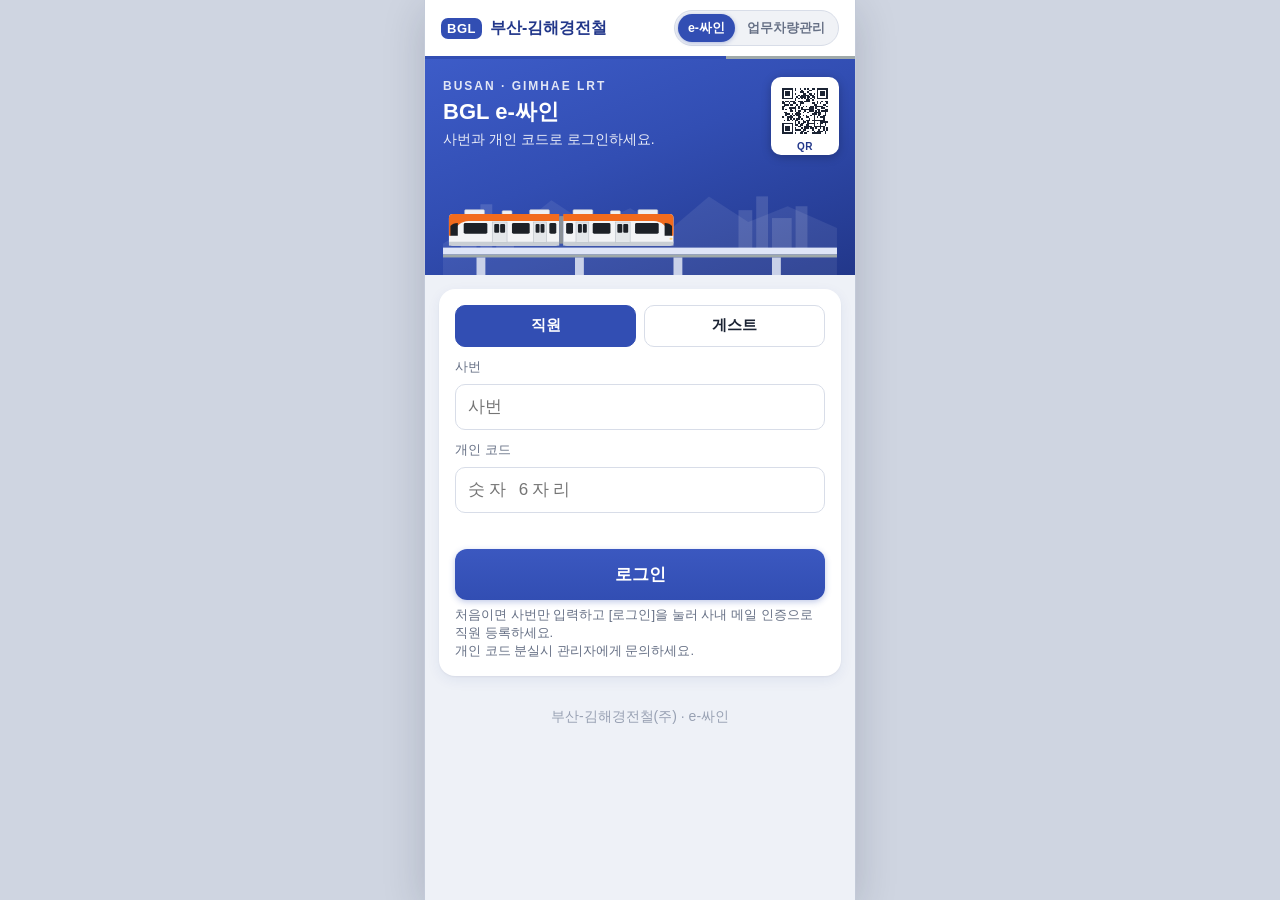
==== commit 0bb7ec78: "메일 인증 등록, 서명지 대상 제한, 환불 주소 분리 직원 등록·개인정보 변경을 메일 인증으로 바꾸고 승인 기능을 삭제. 서명지 목록을 부서·팀·명단 대상자로 제한하고 진행 중·마" ====
--- a/index.html
+++ b/index.html
@@ -293,10 +293,10 @@
       </div>
 
       <div class="grid2 hidden" id="idBox" style="margin-top:4px">
-        <div class="fld"><label for="nm">사번</label><input type="text" id="nm" autocomplete="off" inputmode="numeric" maxlength="20"></div>
+        <div class="fld"><label for="nm">사번</label><input type="tel" id="nm" autocomplete="off" inputmode="numeric" pattern="[0-9]*" maxlength="20"></div>
         <div class="fld"><label for="pc">개인 코드</label><input type="text" id="pc" class="secret" inputmode="numeric" maxlength="6" autocomplete="off"></div>
       </div>
-      <a class="btn gray hidden" id="regLink" href="sign.html" style="display:block;text-align:center;margin-top:10px;text-decoration:none">e-싸인에서 직원 등록 신청</a>
+      <a class="btn gray hidden" id="regLink" href="sign.html" style="display:block;text-align:center;margin-top:10px;text-decoration:none">e-싸인에서 직원 등록</a>
 
       <div id="endBox" class="hidden">
         <div class="sec"><span class="lbl">행선지<small>이 차량에서 자주 쓰는 곳 자동 선택</small></span><div class="chips" id="routes" role="group" aria-label="행선지"></div>
@@ -352,7 +352,7 @@
           <img id="crcThumb" class="hidden" alt="전표 사진">
           <div class="crcShots"><label class="btn gray crcShot" id="crcShot">전표 촬영<input type="file" id="crcFile" accept="image/*" capture="environment" hidden></label>
             <label class="btn gray crcShot">사진 선택<input type="file" id="crcFile2" accept="image/*" hidden></label></div>
-          <input type="text" id="crcPin" placeholder="사번" autocomplete="off" inputmode="numeric" maxlength="20">
+          <input type="tel" id="crcPin" placeholder="사번" autocomplete="off" inputmode="numeric" pattern="[0-9]*" maxlength="20">
           <input type="text" id="crcPc" class="secret" placeholder="개인 코드 6자리" autocomplete="off" inputmode="numeric" maxlength="6">
         </div>
         <div class="carPanelBtns"><button type="button" class="btn gray" id="crcNo">취소</button><button type="button" class="btn pri" id="crcOk" disabled>등록</button></div>
@@ -470,8 +470,8 @@
 /** 차량번호 + 차종 표시 */
 function carLabel(no, model) { return (no || '') + (model ? ' ' + model : ''); }
 function saveMe(pin) { try { localStorage.setItem(ME_KEY, pin); } catch (e) {} }
-/** 미등록·승인 대기 응답 안내 문구 */
-function unregText(r) { return r.pending ? '등록 신청을 관리자가 확인 중입니다. 승인 후 이용할 수 있습니다.' : '등록되지 않은 직원입니다. e-싸인에서 직원 등록을 신청해 주세요.'; }
+/** 미등록 응답 안내 문구 */
+function unregText() { return '등록되지 않은 직원입니다. e-싸인에서 직원 등록을 해 주세요.'; }
 /** e-싸인에 직원으로 로그인해 있는지 (같은 탭에서 넘어온 경우) */
 function isStaff() { try { var s = JSON.parse(sessionStorage.getItem('bglStaff') || 'null'); return !!(s && s.token); } catch (e) { return false; } }
 
@@ -1263,7 +1263,7 @@
   msg(''); busy(true);
   call(S.mode === 'end' ? 'carEnd' : 'carStart', p).then(function (r) {
     busy(false);
-    if (r.unregistered) { msg(unregText(r)); $('regLink').classList.toggle('hidden', !!r.pending); return; }   // 미등록: 운행은 저장되지 않음
+    if (r.unregistered) { msg(unregText(r)); $('regLink').classList.remove('hidden'); return; }   // 미등록: 운행은 저장되지 않음
     if (r.needCode) { msg('코드를 입력해 주세요.'); $('pc').focus(); return; }
     if (r.running) {                                  // 이미 운행 중 → 종료부터
       setInit(r.init); S.mode = 'end'; S.receipt = '';
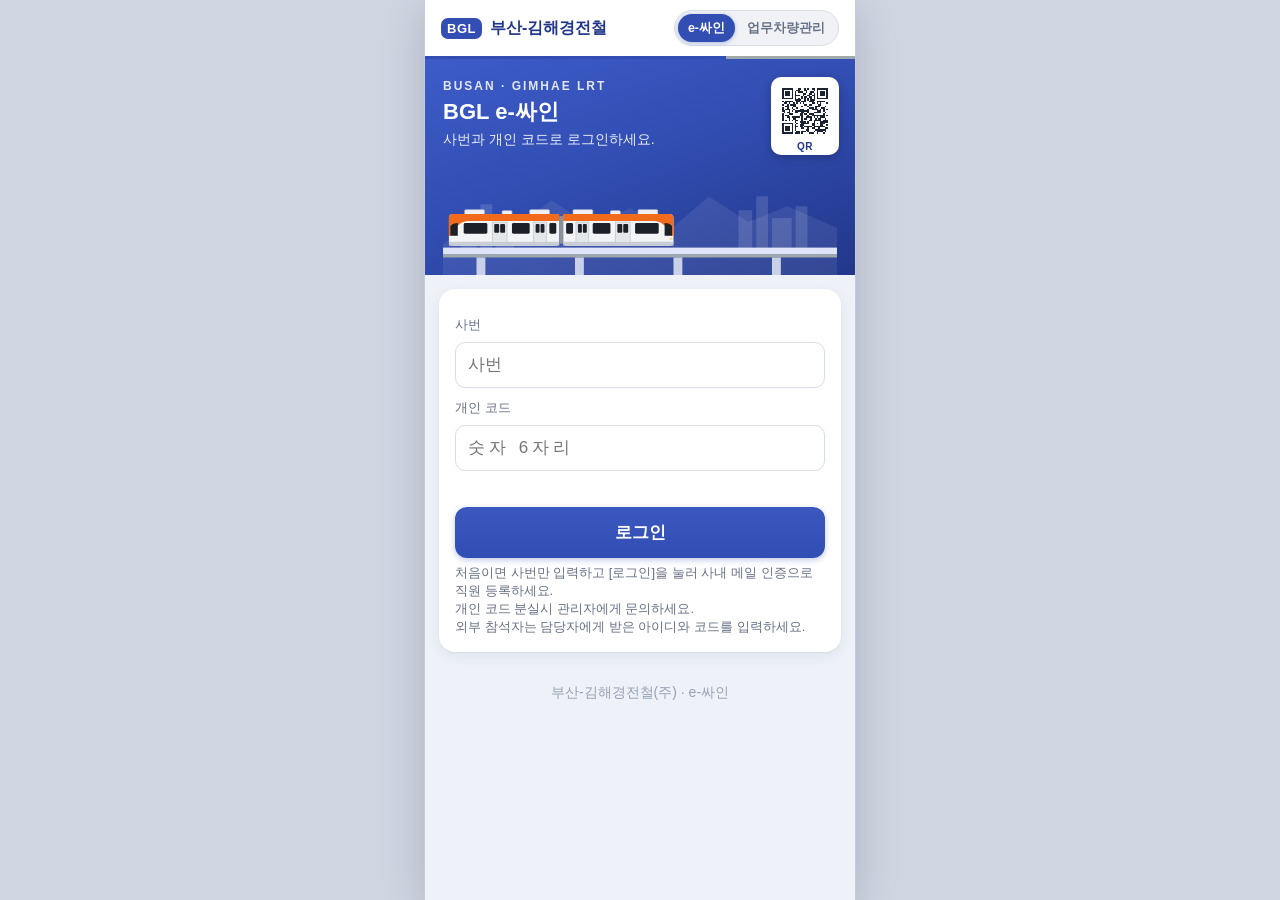
==== commit f04047d5: "첫 주소를 e-싸인으로, 업무차량관리는 car.html로 Co-Authored-By: Claude Opus 5.5 <noreply@anthropic.com>" ====
--- a/index.html
+++ b/index.html
@@ -1,1300 +1,18 @@
-<!DOCTYPE html>
+<!doctype html>
 <html lang="ko">
 <head>
 <meta charset="utf-8">
-<link rel="preconnect" href="https://script.google.com" crossorigin>
-<link rel="preconnect" href="https://script.googleusercontent.com" crossorigin>
-<meta name="viewport" content="width=device-width, initial-scale=1, viewport-fit=cover">
-<title>업무차량관리</title>
-<style>
-  /* 부산-김해경전철 CI 색 (전자서명 화면과 같음) */
-  :root { --bg:#eef1f7; --card:#fff; --text:#1b2333; --sub:#667085; --pri:#324eb3; --pri2:#22378a; --gray:#9fa9aa; --ok:#12833b; --line:#d8dde8; --warn:#9a5b00; }
-  * { box-sizing:border-box; -webkit-tap-highlight-color:transparent; }
-  html, body { margin:0; height:100%; }
-  body { font-family:-apple-system,"Noto Sans KR","Malgun Gothic",sans-serif; background:var(--bg); color:var(--text); }
-  .hidden { display:none !important; }
-  button { font-family:inherit; }
-
-  /* ---------- 카메라 화면 ---------- */
-  #cam { position:fixed; inset:0; display:flex; flex-direction:column; background:#111318; color:#fff; }
-  .camTop { display:flex; align-items:center; justify-content:space-between; gap:8px; padding:calc(10px + env(safe-area-inset-top)) 16px 10px; }
-  .camTop b { font-size:17px; }
-  .round { width:44px; height:44px; border-radius:50%; border:0; background:rgba(255,255,255,.14); color:#fff; display:flex; align-items:center; justify-content:center; }
-  .round.on { background:#ffd34d; color:#1b2333; }
-  .view { position:relative; flex:1; overflow:hidden; min-height:0; }
-  #video { position:absolute; inset:0; width:100%; height:100%; object-fit:cover; transform-origin:50% 50%; background:#000; }
-  .guide { position:absolute; left:8%; right:8%; top:38px; height:0; padding-bottom:26%; border:3px dashed #fff; border-radius:14px;
-           box-shadow:0 0 0 9999px rgba(0,0,0,.45); }
-  .guide.hit { border-style:solid; border-color:#5ee08a; }
-  .camHint { position:absolute; z-index:2; left:0; right:0; top:10px; text-align:center; font-size:15px; margin:0; text-shadow:0 1px 3px #000; }
-  .live { position:absolute; z-index:2; left:0; right:0; text-align:center; font-size:30px; font-weight:800; letter-spacing:2px; text-shadow:0 1px 4px #000; pointer-events:none; }
-  .camCtl { position:absolute; left:0; right:0; bottom:14px; display:flex; flex-direction:column; align-items:center; gap:12px; }
-  .ctlRow { display:flex; flex-wrap:wrap; justify-content:center; gap:6px; }   /* 밝기·줌 한 줄 */
-  .zoom { display:flex; gap:4px; padding:4px; border-radius:999px; background:rgba(20,22,30,.75); }
-  .zoom button { width:36px; height:40px; border-radius:999px; border:0; background:transparent; color:#fff; font-size:14px; }
-  .zoom button.on { background:#fff; color:#1b2333; font-weight:800; font-size:15px; }
-  .exp { display:flex; align-items:center; gap:4px; padding:4px; border-radius:999px; background:rgba(20,22,30,.75); font-size:13px; }
-  .exp button { width:34px; height:40px; border-radius:999px; border:0; background:rgba(255,255,255,.14); color:#fff; font-size:20px; line-height:1; }
-  .exp span { min-width:52px; text-align:center; }
-  .exp b { font-size:15px; }
-  .pill { padding:6px 12px; border-radius:999px; background:rgba(20,22,30,.8); font-size:13px; }
-  .shRow { display:flex; align-items:center; justify-content:center; gap:22px; }
-  .shutter { width:68px; height:68px; border-radius:50%; border:4px solid #fff; background:rgba(255,255,255,.25); }
-  .shutter:active { background:#fff; }
-  .txtBtn { border:0; background:transparent; color:#fff; font-size:14px; text-decoration:underline; min-height:44px; padding:0 6px; }
-  .fallback { position:absolute; inset:0; display:flex; flex-direction:column; align-items:center; justify-content:center; gap:14px; padding:24px; text-align:center; }
-  .fallback p { margin:0; font-size:15px; line-height:1.6; }
-  .fallback .why { font-size:12px; color:#c9cfdc; line-height:1.5; max-width:320px; }
-  .cropper { position:absolute; inset:0; background:#111318; }
-  .cropStage { position:absolute; left:0; right:0; top:44px; bottom:150px; touch-action:none; overflow:hidden; }
-  .cropStage img { position:absolute; inset:0; width:100%; height:100%; object-fit:contain; user-select:none; -webkit-user-drag:none; pointer-events:none; }
-  .cbox { position:absolute; border:3px solid #5ee08a; border-radius:10px; box-shadow:0 0 0 9999px rgba(0,0,0,.5); pointer-events:none; }
-  .cropCtl { position:absolute; left:0; right:0; bottom:12px; display:flex; flex-direction:column; align-items:center; gap:12px; padding:0 20px; }
-  .cropCtl .sz { display:flex; align-items:center; gap:10px; width:100%; max-width:340px; font-size:13px; }
-  .cropCtl input[type=range] { flex:1; accent-color:#fff; height:32px; }
-  .cropCtl .two { display:grid; grid-template-columns:repeat(2, minmax(0,1fr)); gap:10px; width:100%; max-width:340px; }
-  .sheet { background:#fff; color:var(--text); border-radius:22px 22px 0 0; padding:10px 20px calc(18px + env(safe-area-inset-bottom)); }
-  .sheet .grab { width:40px; height:4px; border-radius:2px; background:var(--line); margin:0 auto 10px; }
-  .sheet .top { display:flex; align-items:center; justify-content:space-between; margin-bottom:8px; }
-  .sheet .no { font-size:20px; font-weight:900; color:var(--pri2); }
-
-  /* ---------- 공통 (확인·완료 화면) ---------- */
-  header { background:#fff; padding:10px 16px; padding-top:calc(10px + env(safe-area-inset-top)); display:flex; align-items:center; justify-content:space-between; gap:10px;
-           border-bottom:3px solid var(--pri); position:relative; }
-  header::after { content:''; position:absolute; left:0; right:0; bottom:-3px; height:3px; background:linear-gradient(90deg, var(--pri) 0 70%, var(--gray) 70% 100%); }
-  .brand img { height:28px; width:auto; max-width:180px; display:block; }
-  .wm { display:none; align-items:center; gap:8px; font-weight:800; font-size:15px; color:var(--pri2); white-space:nowrap; }
-  .wm i { font-style:normal; background:var(--pri); color:#fff; border-radius:7px; padding:3px 6px; font-size:12px; }
-  .brand.noimg img { display:none; } .brand.noimg .wm { display:flex; }
-  header h1 { margin:0; font-size:13px; font-weight:700; color:var(--pri); background:#eef1fb; border:1px solid #cdd6f3; border-radius:20px; padding:4px 10px; white-space:nowrap; }
-  .band { background:linear-gradient(160deg, #3d5cc8 0%, var(--pri) 45%, var(--pri2) 100%); color:#fff; padding:14px 18px; display:flex; align-items:center; justify-content:space-between; }
-  .band b { font-size:18px; }
-  .carChip { background:#fff; color:var(--pri2); font-weight:900; font-size:15px; padding:4px 10px; border-radius:8px; }
-  .steps { display:flex; justify-content:center; gap:90px; padding:14px 22px 0; position:relative; }
-  .steps::before { content:''; position:absolute; left:50%; width:90px; transform:translateX(-50%); top:27px; height:2px; background:var(--line); }
-  .st1 { position:relative; z-index:1; display:flex; flex-direction:column; align-items:center; gap:4px; font-size:12px; color:var(--sub); }
-  .st1 b { width:28px; height:28px; border-radius:50%; background:#fff; border:2px solid var(--line); display:flex; align-items:center; justify-content:center; font-size:13px; }
-  .st1.on { color:var(--pri); font-weight:700; } .st1.on b { background:var(--pri); border-color:var(--pri); color:#fff; box-shadow:0 0 0 4px rgba(50,78,179,.18); }
-  .st1.done { color:var(--pri); } .st1.done b { background:#e7ecfa; border-color:var(--pri); color:var(--pri); }
-  main { padding:14px; max-width:560px; margin:0 auto; }
-  .card { background:#fff; border-radius:16px; padding:16px; box-shadow:0 1px 2px rgba(16,24,40,.05), 0 4px 14px rgba(34,55,138,.07); margin-bottom:12px; }
-  .card h2 { margin:0 0 12px; font-size:19px; }
-  .box { background:#f3f6fd; border-radius:12px; padding:12px 14px; }
-  .kmBox { display:flex; flex-direction:column; gap:8px; }
-  .photos { display:grid; gap:8px; }
-  .photos.two { grid-template-columns:repeat(2, minmax(0,1fr)); }
-  .photos figure { margin:0; display:flex; flex-direction:column; gap:4px; }
-  .photos figcaption { font-size:13px; font-weight:700; color:var(--sub); }
-  .photos .ph { width:100%; height:120px; object-fit:contain; background:#111; border-radius:8px; display:block; }
-  .photos:not(.two) .ph { height:170px; }
-  .photos .none { height:120px; border-radius:8px; background:#e9edf5; color:var(--sub); font-size:13px; display:flex; align-items:center; justify-content:center; text-align:center; padding:6px; }
-  .kmRow { display:flex; align-items:center; gap:8px; }
-  .kmRow label { font-size:14px; color:var(--sub); flex:none; width:64px; }
-  .kmIn { flex:1; min-width:0; font-size:24px; font-weight:800; color:var(--pri2); padding:8px 10px; border:1px solid var(--line); border-radius:10px; text-align:right; }
-  .kmRow span { font-size:15px; color:var(--sub); }
-  .kv { display:flex; justify-content:space-between; gap:10px; font-size:15px; }
-  .kv span:first-child { color:var(--sub); }
-  .kv b { text-align:right; }
-  .cmp { font-size:13px; font-weight:700; display:flex; align-items:center; gap:6px; }
-  .cmp.ok { color:var(--ok); } .cmp.warn { color:var(--warn); }
-  .link { border:0; background:none; color:var(--pri); font-size:14px; font-weight:700; text-decoration:underline; padding:0; min-height:44px; align-self:flex-start; }
-  .grid2 { display:grid; grid-template-columns:repeat(2, minmax(0,1fr)); gap:8px; }
-  .fld { display:flex; flex-direction:column; gap:4px; margin-top:12px; }
-  .fld label, .lbl { font-size:14px; font-weight:700; }
-  .lbl small { font-weight:400; font-size:12px; color:var(--sub); margin-left:4px; }
-  input[type=text], input[type=tel] { width:100%; font-size:17px; padding:11px 12px; border:1px solid var(--line); border-radius:10px; min-width:0; }
-  input:focus { outline:none; border-color:var(--pri); box-shadow:0 0 0 3px rgba(50,78,179,.15); }
-  .secret { -webkit-text-security:disc; letter-spacing:4px; }
-  .chips { display:grid; grid-template-columns:repeat(4, minmax(0,1fr)); gap:6px; margin-top:6px; }
-  .chips button { height:46px; border-radius:12px; border:1px solid #c9d0ee; background:#fff; color:var(--pri2); font-size:14px; padding:0 2px; line-height:1.15; word-break:keep-all; }
-  .chips button.on { background:var(--pri); border-color:var(--pri); color:#fff; font-weight:800; }
-  .sec { margin-top:14px; }
-  .rc { margin-top:12px; display:flex; align-items:center; gap:10px; padding:10px 12px; border:1px dashed var(--pri); border-radius:12px; background:#f3f6fd; }
-  .rc img { width:54px; height:54px; object-fit:cover; border-radius:8px; background:#ddd; }
-  .rc .t { flex:1; display:flex; flex-direction:column; font-size:14px; font-weight:700; }
-  .rc .t small { font-size:12px; font-weight:400; color:var(--sub); }
-  .sbtn { height:44px; padding:0 14px; border:0; border-radius:10px; background:var(--pri); color:#fff; font-size:14px; font-weight:700; display:inline-flex; align-items:center; }
-  .btn { width:100%; font-size:17px; padding:15px; border:0; border-radius:12px; font-weight:700; }
-  .pri { background:linear-gradient(180deg, #3b58c0, var(--pri)); color:#fff; box-shadow:0 2px 6px rgba(50,78,179,.3); }
-  .pri:disabled { opacity:.45; box-shadow:none; }
-  .gray { background:#e6eaf0; color:var(--text); }
-  .msg { color:#c0392b; font-size:14px; margin-top:10px; min-height:0; white-space:pre-line; }
-  .msg:empty { display:none; }
-  .note { background:#fff7e0; border:1px solid #f0d58a; color:#7a5a00; border-radius:10px; padding:10px 12px; font-size:14px; margin-bottom:12px; }
-  .center { text-align:center; padding:26px 10px 10px; }
-  .check { width:72px; height:72px; margin:0 auto 12px; border-radius:50%; background:var(--pri); color:#fff; display:flex; align-items:center; justify-content:center;
-           box-shadow:0 0 0 10px rgba(50,78,179,.12); animation:pop .45s ease-out; }
-  @keyframes pop { 0% { transform:scale(.4); opacity:0; } 70% { transform:scale(1.08); } 100% { transform:scale(1); opacity:1; } }
-  .rows { display:flex; flex-direction:column; gap:10px; margin-top:14px; padding-top:14px; border-top:1px solid var(--line); text-align:left; }
-  /* 오른쪽 위 전환 버튼: [전자서명][업무차량관리] 나란히. 지금 화면에 불(파랑)이 켜져 있고, 다른 쪽을 누르면 그쪽에 불이 들어오며 이동 */
-  .appSw { display:flex; flex:none; padding:3px; gap:2px; border-radius:20px; background:#f0f2f6; border:1px solid #d8dde8; }
-  .appSw .sw { height:28px; padding:0 10px; display:flex; align-items:center; border-radius:16px; font-size:12.5px; font-weight:700; white-space:nowrap;
-    color:#667085; text-decoration:none; user-select:none; -webkit-user-select:none; transition:background .2s, color .2s, box-shadow .2s; }
-  .appSw .sw.on { background:var(--pri); color:#fff; box-shadow:0 1px 4px rgba(50,78,179,.35); }
-  .appSw:not(.go) .sw:not(.on):active { background:#e3e7ef; }
-  header .brand img { max-width:130px; height:26px; }
-  /* 업무차량관리 첫 화면: 차량 카드 [주행거리 촬영][운행 기록] */
-  .sbtn:disabled { opacity:.5; }
-  .carBtns { flex:none; display:flex; flex-direction:column; gap:6px; }
-  .carHead { display:flex; align-items:center; justify-content:space-between; gap:8px; margin-bottom:12px; } .carHead h2 { margin:0; }
-  .carAddBtn { flex:none; height:40px; padding:0 14px; border-radius:12px; border:1px solid #c9d0ee; background:#eef1fb; color:var(--pri); font-size:14px; font-weight:800; }
-  .carPanel { margin-bottom:12px; padding:12px; border:1px solid var(--line); border-radius:12px; font-size:14px; }
-  .carPanel input { width:100%; font-size:17px; padding:11px 12px; border:1px solid var(--line); border-radius:10px; min-width:0; margin-top:8px; }
-  .carAddRow { display:flex; gap:8px; } .carAddRow input { flex:1; width:auto; margin-top:0; }
-  #carAddOk { flex:none; width:84px; padding:0; font-size:15px; } #carList2.manage .carBtns { width:84px; }   /* 등록·삭제 버튼 폭 같게 */
-  .carPanelBtns { display:flex; gap:8px; margin-top:8px; } .carPanelBtns .btn { flex:1; padding:12px; font-size:15px; }
-  .carPanel .btn.gray { background:#e4e7ec; color:var(--text); } .carPanel .btn.del { background:#b42318; color:#fff; }
-  .carDel { height:44px; padding:0 12px; border:0; border-radius:12px; background:#b42318; color:#fff; font-size:14px; font-weight:800; }
-  #carList2:not(.manage) .carDel, #carList2:not(.manage) .carRc { display:none; } #carList2.manage a.camBtn { display:none; }   /* 차량 관리: 주행거리 촬영 자리에 삭제, 운행 기록 자리에 전표 등록 */
-  .carRc { height:40px; padding:0; border-radius:12px; border:1px solid #c9d0ee; background:#eef1fb; color:var(--pri); font-size:14px; font-weight:800; }
-  #crcTitle { display:block; font-size:17px; }
-  .crcList { display:flex; flex-direction:column; gap:6px; margin-top:8px; max-height:240px; overflow-y:auto; }
-  .crcRow { text-align:left; padding:10px; border:1px solid var(--line); border-radius:10px; background:#fff; font-size:14px; color:var(--text); }
-  .crcRow.on { border-color:var(--pri); background:#eef1fb; font-weight:700; } .crcRow em { font-style:normal; font-size:12px; color:#9a5b00; margin-left:6px; }
-  .crcShot { display:block; width:100%; margin-top:8px; padding:12px; font-size:15px; text-align:center; background:#e4e7ec; color:var(--text); }
-  .crcShots { display:flex; gap:8px; } .crcShots .crcShot { flex:1; min-width:0; }
-  .rcBtns { display:flex; flex-direction:column; gap:6px; flex:none; } .rcBtns .sbtn { justify-content:center; } .sbtn.alt { background:#e4e7ec; color:var(--text); }
-  #crcThumb { display:block; max-width:100%; max-height:180px; margin:8px auto 0; border-radius:8px; }
-  .recTbl td.rcCell { cursor:pointer; }
-  .carAddBtn.on { background:var(--pri); color:#fff; border-color:var(--pri); }
-  .carModel { margin-left:6px; font-size:14px; font-weight:600; color:var(--sub); }
-  .carList a.camBtn { display:flex; flex:none; justify-content:center; padding:0 12px; border:0; font-size:14px; color:#fff; }
-  .carList a.camBtn.sub { background:#eef1fb; color:var(--pri); box-shadow:none; border:1px solid #c9d0ee; height:40px; }
-  .camBtn { flex:none; display:flex; align-items:center; gap:6px; height:44px; padding:0 14px; border-radius:12px; text-decoration:none;
-    background:linear-gradient(180deg, #3b58c0, var(--pri)); color:#fff; font-size:14px; font-weight:800; box-shadow:0 2px 6px rgba(50,78,179,.3); }
-  /* 운행기록 페이지 */
-  .recTool { display:flex; gap:8px; }
-  .recTool select { flex:1; min-width:0; font-size:15px; padding:0 10px; height:44px; border:1px solid var(--line); border-radius:10px; background:#fff; font-family:inherit; }
-  .recTool .sbtn { flex:none; }
-  .recTool .mBtn { flex:none; width:40px; height:44px; border:1px solid var(--line); border-radius:10px; background:#fff; color:var(--pri); font-size:14px; }
-  .recTool .mBtn:disabled { opacity:.35; }
-  /* 운행기록 표 (엑셀 형식): 폰 폭에서는 표만 가로 스크롤, 날짜 열 고정 */
-  .recTbl { overflow-x:auto; -webkit-overflow-scrolling:touch; border:1px solid #c8ced9; border-radius:8px; }
-  .recTbl table { border-collapse:collapse; width:100%; font-size:13px; white-space:nowrap; }
-  .recTbl th, .recTbl td { border:1px solid #d5dae3; padding:8px 8px; text-align:left; }
-  .recTbl tr > :first-child { border-left:0; } .recTbl tr > :last-child { border-right:0; }
-  .recTbl thead th { border-top:0; background:#e9edf5; color:var(--pri2); font-weight:800; text-align:center; position:sticky; top:0; }
-  .recTbl th:first-child, .recTbl td:first-child { position:sticky; left:0; z-index:1; background:#fff; box-shadow:1px 0 0 #d5dae3; }
-  .recTbl thead th:first-child { background:#e9edf5; z-index:2; }
-  .recTbl tbody tr { cursor:pointer; }
-  .recTbl tbody tr:nth-child(even) td { background:#f8f9fc; }
-  .recTbl tbody tr:active td { background:#e6ecfb; }
-  .recTbl tbody tr:last-child td { border-bottom:0; }
-  .recTbl .n { text-align:right; font-variant-numeric:tabular-nums; } .recTbl .n b { color:var(--pri2); }
-  .recTbl .c { text-align:center; }
-  .recTbl button.rcv { height:28px; padding:0 10px; border-radius:7px; border:1px solid #f0c48a; color:#9a5b00; background:#fff8ec; font-size:12px; font-weight:700; }
-  /* 전표 창 */
-  .rcOver { position:fixed; inset:0; z-index:45; background:rgba(0,0,0,.88); display:flex; flex-direction:column; align-items:center; justify-content:center; padding:16px; gap:10px; }
-  .rcOver img { max-width:100%; max-height:84vh; border-radius:8px; background:#fff; }
-  .rcOver p { margin:0; color:#fff; font-size:14px; text-align:center; }
-  .carList { display:flex; flex-direction:column; gap:8px; margin-top:10px; }
-  .carItem { display:flex !important; align-items:center; justify-content:space-between; gap:10px; }
-  .carItem .ci { display:flex; flex-direction:column; gap:3px; min-width:0; }
-  .carItem .ci b { font-size:19px; }
-  .carItem .ci small { font-size:13px; font-weight:500; color:var(--sub); }
-  .carItem .go { flex:none; font-size:14px; font-weight:700; color:var(--pri); }
-  .tag { display:inline-block; font-size:12px; font-weight:800; border-radius:6px; padding:2px 7px; margin-right:6px; vertical-align:1px; }
-  .tag.run { background:#fdebdd; color:#8a3f0a; } .tag.idle { background:#e3f4ea; color:#17663a; }
-  .carList a { display:block; padding:14px; border:1px solid var(--line); border-radius:12px; text-decoration:none; color:var(--text); font-size:17px; font-weight:700; }
-  .spin { display:inline-block; width:16px; height:16px; border:2px solid rgba(255,255,255,.5); border-top-color:#fff; border-radius:50%; animation:sp 1s linear infinite; vertical-align:-3px; margin-right:6px; }
-  @keyframes sp { to { transform:rotate(360deg); } }
-  @media (min-width: 600px) and (min-height: 601px) {
-    html { background:#cfd5e1; }
-    body { max-width:430px; margin:0 auto; box-shadow:0 0 0 1px #c3cad8, 0 10px 40px rgba(16,24,48,.18); position:relative; }
-    #cam { left:50%; right:auto; width:430px; transform:translateX(-50%); }
-  }
-</style>
+<meta name="viewport" content="width=device-width, initial-scale=1">
+<title>e-싸인</title>
+<script>
+/* 첫 주소: e-싸인(sign.html)으로. 예전 차량 QR(주소?car=차량번호)·운행 기록(주소?rec=)은 업무차량관리(car.html)로 */
+(function () {
+  var q = new URLSearchParams(location.search);
+  location.replace((q.has('car') || q.has('rec') ? 'car.html' : 'sign.html') + location.search + location.hash);
+})();
+</script>
 </head>
 <body>
-
-<!-- ===== 1. 카메라 (QR로 들어오면 바로) ===== -->
-<section id="cam" class="hidden">
-  <div class="camTop">
-    <b id="camTitle">운행 시작 · 탑승 km</b>
-    <button class="round hidden" id="torch" type="button" aria-label="플래시 켜기">
-      <svg width="20" height="20" viewBox="0 0 24 24" fill="none" stroke="currentColor" stroke-width="2" stroke-linecap="round" stroke-linejoin="round" aria-hidden="true"><path d="M13 2 4 14h7l-1 8 9-12h-7z"/></svg>
-    </button>
-  </div>
-  <div class="view" id="view">
-    <video id="video" playsinline muted autoplay></video>
-    <p class="camHint" id="camHint">계기판 주행거리를 박스 안에 맞춰주세요</p>
-    <div class="guide" id="guide"></div>
-    <div class="live" id="live"></div>
-    <div class="camCtl" id="camCtl">
-      <div class="ctlRow">
-      <div class="exp hidden" id="expRow" role="group" aria-label="밝기 조절">
-        <button type="button" id="expDn" aria-label="더 어둡게">−</button><span>밝기 <b id="expVal">0</b><small id="expAuto"></small></span><button type="button" id="expUp" aria-label="더 밝게">＋</button>
-      </div>
-      <div class="zoom" id="zoom" role="group" aria-label="줌">
-        <button type="button" data-z="1" aria-label="줌 1배">1×</button><button type="button" data-z="2" aria-label="줌 2배">2×</button><button type="button" data-z="3" aria-label="줌 3배">3×</button><button type="button" data-z="5" aria-label="줌 5배">5×</button>
-      </div>
-      </div>
-      <span class="pill" id="ocrState">숫자 인식 준비 중 · 가운데 버튼으로 바로 촬영 가능</span>
-      <div class="shRow">
-        <span style="width:72px"></span>
-        <button class="shutter" id="shutter" type="button" aria-label="지금 촬영"></button>
-        <span style="width:72px"></span>
-      </div>
-    </div>
-    <div class="fallback hidden" id="fallback">
-      <p id="fbText">이 화면에서 카메라를 바로 열 수 없습니다.<br>아래 버튼으로 계기판 주행거리를 찍어 주세요.</p>
-      <label class="btn pri" style="max-width:280px;display:block;text-align:center">카메라로 촬영<input type="file" id="fileKm" accept="image/*" capture="environment" hidden></label>
-      <button class="txtBtn" id="camRetry" type="button">실시간 카메라 다시 시도</button>
-      <button class="txtBtn" id="manual2" type="button">숫자 직접 입력</button>
-      <p class="why" id="fbWhy"></p>
-    </div>
-    <div class="cropper hidden" id="cropper">
-      <p class="camHint" style="top:12px">주행거리 숫자에 박스를 맞춰 주세요 · 끌어서 이동</p>
-      <div class="cropStage" id="cropStage"><img id="cropImg" alt="찍은 계기판 사진"><div class="cbox" id="cbox"></div></div>
-      <div class="cropCtl">
-        <label class="sz">박스 크기<input type="range" id="cSize" min="10" max="95" value="55"></label>
-        <div class="two">
-          <label class="btn gray" style="display:block;text-align:center;padding:14px 6px">다시 찍기<input type="file" id="fileKm2" accept="image/*" capture="environment" hidden></label>
-          <button class="btn pri" id="cropUse" type="button" style="padding:14px 6px">이 영역 사용</button>
-        </div>
-      </div>
-    </div>
-  </div>
-  <div class="sheet" id="sheet">
-    <div class="grab"></div>
-    <div class="top"><span class="no" id="shCar"></span><span class="pill" id="shState"></span></div>
-    <div id="shRows" style="display:flex; flex-direction:column; gap:6px"></div>
-  </div>
-</section>
-
-<!-- 확인·완료 화면 공통 머리 -->
-<div id="chrome" class="hidden">
-  <header>
-    <div class="brand" id="brand">
-      <img alt="부산-김해경전철" referrerpolicy="no-referrer" src="https://www.bglrt.com/_res/english/img/inc/logo_bgl%28k%29.png"
-        onerror="if(!this.dataset.alt){this.dataset.alt=1;this.src='https://www.bglrt.com/_res/default/img/sub/p00563_img05_04.png';}else{document.getElementById('brand').className='brand noimg';}">
-      <span class="wm"><i>BGL</i>부산-김해경전철</span>
-    </div>
-    <div class="appSw" id="appSw" role="tablist"><a class="sw" data-k="sign" href="#" role="tab" aria-selected="false">e-싸인</a><a class="sw on" data-k="car" href="?" role="tab" aria-selected="true">업무차량관리</a></div>
-  </header>
-  <div class="band"><b id="bandTitle">운행 시작</b><span class="carChip" id="bandCar"></span></div>
-</div>
-
-<!-- ===== 2. 확인 ===== -->
-<section id="cf" class="hidden">
-  <div class="steps"><div class="st1 done"><b>1</b><span id="st1Label">탑승 km</span></div><div class="st1 on"><b>2</b>확인</div></div>
-  <main>
-    <div class="note hidden" id="cfNote"></div>
-    <div class="card">
-      <h2 id="cfTitle">운행 시작 확인</h2>
-      <div class="box kmBox">
-        <div class="photos" id="photos"></div>
-        <div id="kmInputs" class="hidden" style="display:flex;flex-direction:column;gap:8px">
-          <div class="kmRow"><label for="km0">탑승 km</label><input type="text" id="km0" class="kmIn" inputmode="numeric" autocomplete="off" maxlength="9"><span>km</span></div>
-          <div class="kmRow"><label for="km">하차 km</label><input type="text" id="km" class="kmIn" inputmode="numeric" autocomplete="off" maxlength="9"><span>km</span></div>
-          <div class="cmp" id="kmCmp"></div>
-        </div>
-        <button class="link" id="retake" type="button">사진 다시 촬영</button>
-      </div>
-
-      <div class="grid2 hidden" id="idBox" style="margin-top:4px">
-        <div class="fld"><label for="nm">사번</label><input type="tel" id="nm" autocomplete="off" inputmode="numeric" pattern="[0-9]*" maxlength="20"></div>
-        <div class="fld"><label for="pc">개인 코드</label><input type="text" id="pc" class="secret" inputmode="numeric" maxlength="6" autocomplete="off"></div>
-      </div>
-      <a class="btn gray hidden" id="regLink" href="sign.html" style="display:block;text-align:center;margin-top:10px;text-decoration:none">e-싸인에서 직원 등록</a>
-
-      <div id="endBox" class="hidden">
-        <div class="sec"><span class="lbl">행선지<small>이 차량에서 자주 쓰는 곳 자동 선택</small></span><div class="chips" id="routes" role="group" aria-label="행선지"></div>
-          <input type="text" id="routeEtc" class="hidden" placeholder="행선지 입력" maxlength="30" style="margin-top:8px" aria-label="기타 행선지"></div>
-        <div class="sec"><span class="lbl">운행목적<small>이 차량에서 자주 쓰는 항목 자동 선택</small></span><div class="chips" id="reasons" role="group" aria-label="운행목적"></div>
-          <input type="text" id="reasonEtc" class="hidden" placeholder="운행목적 입력" maxlength="30" style="margin-top:8px" aria-label="기타 운행목적"></div>
-        <div class="rc hidden" id="rcBox">
-          <img id="rcThumb" class="hidden" alt="신용카드 전표">
-          <div class="t">신용카드 전표<small id="rcText"></small></div>
-          <div class="rcBtns"><label class="sbtn" id="rcBtn">전표 촬영<input type="file" id="rcFile" accept="image/*" capture="environment" hidden></label>
-            <label class="sbtn alt">사진 선택<input type="file" id="rcFile2" accept="image/*" hidden></label></div>
-        </div>
-        <div class="sec"><span class="lbl"><label for="memo">특이사항</label><small>차량 관련 내용이 있으면 입력 (선택)</small></span>
-          <input type="text" id="memo" placeholder="예: 타이어 공기압 경고등 켜짐" maxlength="100" autocomplete="off"></div>
-      </div>
-      <div class="msg" id="msg"></div>
-    </div>
-    <button class="btn pri" id="submit" type="button">운행 시작</button>
-  </main>
-</section>
-
-<!-- ===== 3. 완료 ===== -->
-<section id="done" class="hidden">
-  <main>
-    <div class="card center">
-      <div class="check"><svg width="36" height="36" viewBox="0 0 24 24" fill="none" stroke="#fff" stroke-width="2.6" stroke-linecap="round" stroke-linejoin="round" aria-hidden="true"><path d="M5 12.5 10 17.5 19 7"/></svg></div>
-      <h2 id="doneTitle" style="margin:0">운행이 시작되었습니다</h2>
-      <div class="rows" id="doneRows"></div>
-      <p style="font-size:13px;color:var(--sub);margin:16px 0 0">이 화면은 닫아도 됩니다.</p>
-    </div>
-  </main>
-</section>
-
-<!-- ===== 업무차량관리 첫 화면 (주소만 열면): 차량 목록 (차량마다 주행거리 촬영 · 운행 기록) ===== -->
-<section id="home" class="hidden">
-  <main>
-    <div class="card">
-      <div class="carHead"><h2>차량 목록</h2><button type="button" class="carAddBtn" id="carAddBtn">차량 관리</button></div>
-      <div class="carPanel hidden" id="carAddBox">
-        <div class="carAddRow"><input type="text" id="carNo" placeholder="예: 12가1234 스타리아" autocomplete="off" maxlength="40"><button type="button" class="btn pri" id="carAddOk">등록</button></div>
-        <div class="msg" id="carAddMsg"></div>
-      </div>
-      <div class="carPanel hidden" id="carDelBox">
-        <b id="carDelNo"></b> 차량을 삭제합니다. 운행 기록은 남습니다.
-        <input type="password" id="carDelPw" placeholder="관리자 비밀번호" autocomplete="off">
-        <div class="carPanelBtns"><button type="button" class="btn gray" id="carDelNoBtn">취소</button><button type="button" class="btn del" id="carDelOk">삭제</button></div>
-        <div class="msg" id="carDelMsg"></div>
-      </div>
-      <div class="carPanel hidden" id="carRcBox">
-        <b id="crcTitle"></b>
-        <div class="crcList" id="crcList"></div>
-        <div class="hidden" id="crcForm">
-          <img id="crcThumb" class="hidden" alt="전표 사진">
-          <div class="crcShots"><label class="btn gray crcShot" id="crcShot">전표 촬영<input type="file" id="crcFile" accept="image/*" capture="environment" hidden></label>
-            <label class="btn gray crcShot">사진 선택<input type="file" id="crcFile2" accept="image/*" hidden></label></div>
-          <input type="tel" id="crcPin" placeholder="사번" autocomplete="off" inputmode="numeric" pattern="[0-9]*" maxlength="20">
-          <input type="text" id="crcPc" class="secret" placeholder="개인 코드 6자리" autocomplete="off" inputmode="numeric" maxlength="6">
-        </div>
-        <div class="carPanelBtns"><button type="button" class="btn gray" id="crcNo">취소</button><button type="button" class="btn pri" id="crcOk" disabled>등록</button></div>
-        <div class="msg" id="crcMsg"></div>
-      </div>
-      <div class="msg" id="carNote"></div>
-      <div class="carList" id="carList2"><div style="padding:14px;color:var(--sub);font-size:14px">불러오는 중…</div></div>
-    </div>
-  </main>
-</section>
-
-<!-- ===== 운행기록 (차량별 보기 · 수정 · 전표 · 엑셀) ===== -->
-<section id="rec" class="hidden">
-  <main>
-    <div class="card">
-      <div class="recTool">
-        <button class="mBtn" id="rPrev" type="button" aria-label="이전 달">◀</button>
-        <select id="rMonth" aria-label="조회 월"></select>
-        <button class="mBtn" id="rNext" type="button" aria-label="다음 달">▶</button>
-        <button class="sbtn" id="rXlsx" type="button">엑셀</button>
-      </div>
-    </div>
-    <div class="card">
-      <div id="rRows"><div style="padding:14px 0;color:var(--sub);font-size:14px">불러오는 중…</div></div>
-    </div>
-  </main>
-</section>
-
-<!-- 주유 전표 보기 -->
-<div class="rcOver hidden" id="rcOver" role="dialog" aria-label="주유 전표">
-  <img id="rcBig" alt="주유 신용카드 전표">
-  <p id="rcCap"></p>
-  <p style="font-size:12px;opacity:.7">아무 곳이나 누르면 닫힙니다</p>
-</div>
-
-<!-- ===== 차량 선택 / 오류 ===== -->
-<section id="pick" class="hidden">
-  <main>
-    <div class="card">
-      <h2>차량을 확인할 수 없습니다</h2>
-      <div style="font-size:14px;color:var(--sub)" id="pickText">차량에 붙은 QR을 다시 찍거나, 아래에서 차량을 고르세요.</div>
-      <div class="carList" id="carList"></div>
-    </div>
-  </main>
-</section>
-
-<script>
-/* ▼▼▼ 여기만 고치세요: 전자서명 웹 앱 배포 주소 (…/exec 로 끝남) ▼▼▼ */
-var API = 'https://script.google.com/macros/s/AKfycbwjudREVuPqSxXknvG5XClW_tQKbD-4wkCJkyeZt0KKY-spuDCymTt9O5j_6L28Z9QK/exec';
-/* ▲▲▲ */
-var INIT = {};
-var S = { mode: 'start', km: '', kmImg: '', receipt: '', reason: '', route: '', busy: false };
-var ME_KEY = 'bglPin';     // 이 휴대폰에서 마지막으로 쓴 사번 (e-싸인 로그인과 같은 칸)
-try { localStorage.removeItem('bglCarMe'); localStorage.removeItem('bglCarCode'); } catch (e) {}   // 예전에 개인 코드까지 저장한 값 지움
-var $ = function (id) { return document.getElementById(id); };
-function esc(s) { return String(s == null ? '' : s).replace(/[&<>"']/g, function (c) { return { '&': '&amp;', '<': '&lt;', '>': '&gt;', '"': '&quot;', "'": '&#39;' }[c]; }); }
-function fmt(n) { return (n === '' || n == null || isNaN(n)) ? '' : Number(n).toLocaleString('ko-KR'); }
-function digits(s) { return String(s || '').replace(/\D/g, ''); }
-function device() { return { ua: navigator.userAgent, scr: screen.width + 'x' + screen.height, touch: navigator.maxTouchPoints || 0 }; }
-/** 서버(Apps Script) 호출: text/plain POST (사전 요청 없이 다른 주소에서 호출 가능) */
-function call(fn, p) {
-  return fetch(API, { method: 'POST', headers: { 'Content-Type': 'text/plain;charset=utf-8' }, body: JSON.stringify({ fn: fn, p: p }) })
-    .then(function (r) { if (!r.ok) throw new Error('서버 응답 오류 (' + r.status + ')'); return r.json(); })
-    .then(function (j) { if (!j.ok) throw new Error(j.error || '오류가 났습니다.'); return j.data; },
-          function (e) { throw new Error(e && e.message && /서버/.test(e.message) ? e.message : '서버에 연결할 수 없습니다. 인터넷 연결을 확인하세요.'); });
-}
-function errText(e) { return String(e && e.message || e || '오류가 났습니다.').replace(/^Exception:\s*/, ''); }
-function show(id) {
-  ['cam', 'cf', 'done', 'pick', 'home', 'rec'].forEach(function (x) { $(x).classList.toggle('hidden', x !== id); });
-  $('chrome').classList.toggle('hidden', id === 'cam');
-  $('bandCar').classList.toggle('hidden', id === 'home');     // 첫 화면(차량 목록)은 오른쪽 칩 없음. 운행기록은 오른쪽 칩에 차량번호
-  window.scrollTo(0, 0);
-  CUR = id; navSync();
-}
-
-/* ---------- 휴대폰 [뒤로가기] ----------
- * 화면 단계만큼 브라우저 기록을 쌓아 둠 → 뒤로가기를 누를 때마다 한 단계씩 앞 화면으로
- *   확인 화면 → 다시 촬영, 촬영·완료 화면 → 업무차량관리 첫 화면 (QR로 바로 들어왔을 때. 첫 화면에서 들어왔으면 첫 화면으로 돌아감)
- *   차량 목록·운행기록 화면은 브라우저 기본 동작 */
-var CUR = '', NAV = { n: 0, skip: 0, t: null, q: false };
-var FROM_HOME = (function () { try { return document.referrer.indexOf(location.origin + location.pathname) === 0; } catch (e) { return false; } })();
-function navDepth() {
-  var base = FROM_HOME ? 0 : 1;                     // QR로 바로 들어왔으면 촬영 화면 뒤에 '첫 화면' 한 칸
-  return CUR === 'cf' ? base + 1 : (CUR === 'cam' || CUR === 'done') ? base : 0;
-}
-function navSync() {
-  if (NAV.q) return;
-  NAV.q = true;
-  setTimeout(function () {
-    NAV.q = false;
-    if (NAV.skip > 0) return;
-    var want = navDepth();
-    while (NAV.n < want) { try { history.pushState({ nav: NAV.n + 1 }, ''); NAV.n++; } catch (e) { break; } }
-    if (NAV.n > want) {
-      var k = NAV.n - want; NAV.n = want; NAV.skip++;
-      clearTimeout(NAV.t); NAV.t = setTimeout(function () { if (NAV.skip) { NAV.skip = 0; navSync(); } }, 1500);
-      try { history.go(-k); } catch (e) { NAV.skip--; }
-    }
-  }, 0);
-}
-window.addEventListener('popstate', function () {
-  if (NAV.skip > 0) { NAV.skip--; if (!NAV.skip) navSync(); return; }   // 우리가 되돌린 것
-  if (NAV.n === 0) return;
-  NAV.n--;
-  if (S.busy) { navSync(); return; }                                  // 저장 중에는 그대로
-  if (CUR === 'cf') openCam();
-  else if (CUR === 'cam' || CUR === 'done') { stopCam(); location.replace(HOME); }
-});
-function loadMe() { try { return localStorage.getItem(ME_KEY) || ''; } catch (e) { return ''; } }
-/** 개인 코드 칸: 복사·잘라내기·끌기·길게 눌러 메뉴·선택 막기 */
-['copy', 'cut', 'dragstart', 'contextmenu'].forEach(function (t) {
-  document.addEventListener(t, function (e) { if (e.target && e.target.classList && e.target.classList.contains('secret')) e.preventDefault(); });
-});
-document.addEventListener('select', function (e) { var el = e.target; if (el && el.classList && el.classList.contains('secret')) { var n = el.value.length; el.setSelectionRange(n, n); } });
-/** 차량번호 + 차종 표시 */
-function carLabel(no, model) { return (no || '') + (model ? ' ' + model : ''); }
-function saveMe(pin) { try { localStorage.setItem(ME_KEY, pin); } catch (e) {} }
-/** 미등록 응답 안내 문구 */
-function unregText() { return '등록되지 않은 직원입니다. e-싸인에서 직원 등록을 해 주세요.'; }
-/** e-싸인에 직원으로 로그인해 있는지 (같은 탭에서 넘어온 경우) */
-function isStaff() { try { var s = JSON.parse(sessionStorage.getItem('bglStaff') || 'null'); return !!(s && s.token); } catch (e) { return false; } }
-
-/* ===================== 시작 ===================== */
-/** QR(주소?car=차량번호)로 열리면: 카메라를 먼저 켜고, 그동안 차량 정보를 받아 옴 */
-function boot() {
-  appSwitch($('appSw'), 'car', { sign: SIGN, car: HOME });
-  var q = new URLSearchParams(location.search), car = q.get('car') || '';
-  if (!car && !isStaff()) { location.replace(SIGN); return; }   // 차량 QR이 아니면 로그인부터
-  if (q.has('rec')) return showRec(q.get('rec') || '');
-  if (!car) return showHome();
-  $('camTitle').textContent = '차량 정보 불러오는 중…';
-  $('shCar').textContent = car; $('shState').textContent = '확인 중';
-  shRows([['이전 종료 km', '…'], ['최근 운행', '…']]);   // 정보가 와도 칸 높이가 그대로이도록 2줄을 미리
-  show('cam');
-  if (car) startCam();
-  fetch(API + '?api=car&fn=init&car=' + encodeURIComponent(car))
-    .then(function (r) { return r.json(); })
-    .then(function (j) {
-      INIT = j.ok ? j.data : { error: j.error };
-      INIT.url = location.origin + location.pathname;
-      if (INIT.error || INIT.needCar) { stopCam(); return showPick(); }
-      setInit(INIT);
-      if (PENDING) return finishCapture();             // 정보가 오기 전에 이미 촬영함
-      openCam();
-    })
-    .catch(function () { stopCam(); INIT = { error: '서버에 연결할 수 없습니다. 인터넷 연결 또는 페이지의 API 주소를 확인하세요.', url: location.origin + location.pathname }; showPick(); });
-}
-function setInit(init) {
-  INIT.st = init.st; INIT.mode = init.mode; INIT.car = init.car; INIT.model = init.model || '';
-  if (init.reasons) INIT.reasons = init.reasons;
-  if (init.routes) INIT.routes = init.routes;
-  S.mode = init.mode;
-  S.reason = init.st.freq.reason; S.route = init.st.freq.route;
-}
-var HOME = location.origin + location.pathname;     // 업무차량관리 첫 화면 (주소만)
-var SIGN = HOME.replace(/[^\/]*$/, '') + 'sign.html';   // 전자서명: 같은 저장소의 sign.html (구글 웹 앱 주소로 가면 '구글 사용자가 만든 앱' 알림이 뜸)
-/** 오른쪽 위 전환 버튼 [전자서명][업무차량관리]: 누른 쪽에 불이 들어오며 그 화면으로 이동
- *  지금 켜진 버튼(업무차량관리)을 누르면 업무차량관리 첫 화면으로 */
-function appSwitch(sw, here, urls) {
-  var gone = false, btns = sw.querySelectorAll('.sw');
-  var light = function (k) { [].forEach.call(btns, function (x) { var on = x.dataset.k === k; x.classList.toggle('on', on); x.setAttribute('aria-selected', on); }); };
-  [].forEach.call(btns, function (b) {
-    b.href = urls[b.dataset.k] || '#';
-    b.addEventListener('click', function (e) {
-      e.preventDefault();
-      var k = b.dataset.k, url = urls[k];
-      if (gone || !url) return;
-      if (CUR === 'cam' || CUR === 'cf' || CUR === 'done') return;   // 운행 시작·종료 화면에서는 반응 없음
-      if (k === here && !location.search) return;            // 이미 첫 화면
-      gone = true; sw.classList.add('go'); light(k);
-      setTimeout(function () { location.href = url; }, 220);
-      setTimeout(function () { gone = false; sw.classList.remove('go'); light(here); }, 4000);
-    });
-  });
-}
-window.addEventListener('pageshow', function (e) { if (e.persisted) location.reload(); });   // 뒤로 오기: 버튼 불·목록 새로
-
-/* ===================== 차량 목록 · 운행 기록 ===================== */
-function apiGet(fn, car) {
-  return fetch(API + '?api=car&fn=' + fn + (car ? '&car=' + encodeURIComponent(car) : ''))
-    .then(function (r) { return r.json(); })
-    .then(function (j) { if (!j.ok) throw new Error(j.error || '오류가 났습니다.'); return j.data; });
-}
-/** 빠른 화면: 지난번 받은 값(이 휴대폰에 저장)으로 바로 그리고, 서버 응답이 오면 최신 값으로 다시 그림.
- *  저장본이 있으면 서버 오류는 조용히 넘김 (저장·운행 시작/종료는 언제나 서버에서 확인) */
-function cachedGet(fn, car, draw, fail) {
-  var key = 'bglCar:' + fn + ':' + (car || ''), old = null, had = false;
-  try { old = localStorage.getItem(key); } catch (x) {}
-  if (old) { try { draw(JSON.parse(old), true); had = true; } catch (x) { old = null; } }
-  apiGet(fn, car).then(function (d) {
-    var s = JSON.stringify(d);
-    try { localStorage.setItem(key, s); } catch (x) {}
-    if (s !== old) draw(d, false);
-  }).catch(function (e) { if (!had) fail(e); });
-}
-function stateTag(run) { return run ? '<span class="tag run">운행 중</span>' : '<span class="tag idle">대기 중</span>'; }
-/* ---------- 업무차량관리 첫 화면: 차량 목록 (카드마다 주행거리 촬영 · 운행 기록) ---------- */
-function showHome() {
-  show('home');
-  $('bandTitle').textContent = '업무차량관리'; $('bandCar').textContent = '';
-  cachedGet('list', '', function (d) {
-    $('carList2').innerHTML = (d.cars || []).map(function (c) {
-      var sub = c.last ? fmt(c.last.km) + ' km' : '운행 기록 없음';      // 주행거리만 (운전자·날짜·시각은 운행 기록에서)
-      return '<div class="carItem card" style="margin:0;box-shadow:none;border:1px solid var(--line)"><span class="ci"><b>' + esc(c.no) + (c.model ? '<span class="carModel">' + esc(c.model) + '</span>' : '') + '</b><small>' + stateTag(c.run) + sub + '</small></span>' +
-        '<span class="carBtns"><a class="camBtn" href="?car=' + encodeURIComponent(c.no) + '" aria-label="' + esc(c.no) + ' 주행거리 촬영">' +
-        '<svg width="18" height="18" viewBox="0 0 24 24" fill="none" stroke="currentColor" stroke-width="2.2" stroke-linecap="round" stroke-linejoin="round" aria-hidden="true"><path d="M4 8h3l2-3h6l2 3h3v11H4z"/><circle cx="12" cy="13" r="3.5"/></svg>주행거리 촬영</a>' +
-        '<button type="button" class="carDel" data-car="' + esc(c.no) + '"' + (c.run ? ' data-run="1"' : '') + '>차량 삭제</button>' +
-        '<button type="button" class="carRc" data-car="' + esc(c.no) + '" data-model="' + esc(c.model || '') + '">전표 등록</button>' +
-        '<a class="camBtn sub" href="?rec=' + encodeURIComponent(c.no) + '" aria-label="' + esc(c.no) + ' 운행 기록">운행 기록</a></span></div>';
-    }).join('') || '<div style="padding:14px;color:var(--sub);font-size:14px">등록된 차량이 없습니다.</div>';
-  }, function (e) { $('carList2').innerHTML = '<div class="msg">' + esc(errText(e)) + '</div>'; });
-}
-
-/* ---------- 차량 등록(누구나) · 삭제(관리자 비밀번호) ---------- */
-function carPanel(id) { ['carAddBox', 'carDelBox', 'carRcBox'].forEach(function (x) { $(x).classList.toggle('hidden', x !== id); }); }
-/** 관리 모드: 등록 칸이 열리고, 카드의 주행거리 촬영 자리에 삭제 버튼 */
-function carManage(on) {
-  $('carList2').classList.toggle('manage', on); $('carAddBtn').classList.toggle('on', on);
-  $('carNote').textContent = ''; $('carNo').value = ''; $('carAddMsg').textContent = ''; $('carDelPw').value = '';
-  carPanel(on ? 'carAddBox' : '');
-}
-function carDone(d) {                                  // 서버가 돌려준 최신 목록으로 저장본을 바꾸고 다시 그림
-  try { localStorage.setItem('bglCar:list:', JSON.stringify(d)); } catch (x) {}
-  carManage(false); showHome();
-}
-$('carAddBtn').onclick = function () { var on = !$('carList2').classList.contains('manage'); carManage(on); if (on) $('carNo').focus(); };
-$('carAddOk').onclick = function () {
-  var m = /^\s*((?:[가-힣]{2})?\d{2,3}\s*[가-힣]\s*\d{4})\s*(.*?)\s*$/.exec($('carNo').value);   // 한 칸에 '번호 차종' (띄어쓰기 없어도 됨)
-  if (!m) { $('carAddMsg').textContent = '차량번호를 바르게 입력하세요. (예: 12가1234 스타리아)'; $('carNo').focus(); return; }
-  if (!m[2]) { $('carAddMsg').textContent = '차종도 함께 입력하세요. (예: 12가1234 스타리아)'; $('carNo').focus(); return; }
-  var no = m[1].replace(/\s/g, ''), model = m[2];
-  $('carAddOk').disabled = true; $('carAddMsg').textContent = '';
-  call('carAdd', { car: no, model: model }).then(function (d) { $('carAddOk').disabled = false; carDone(d); },
-    function (e) { $('carAddOk').disabled = false; $('carAddMsg').textContent = errText(e); });
-};
-$('carList2').addEventListener('click', function (e) {
-  var b = e.target.closest('.carDel'); if (!b) return;
-  $('carNote').textContent = '';
-  if (b.getAttribute('data-run')) { carPanel(''); $('carNote').style.color = ''; $('carNote').textContent = '운행 종료 후 삭제 가능합니다.'; return; }
-  $('carDelNo').textContent = b.getAttribute('data-car'); $('carDelPw').value = ''; $('carDelMsg').textContent = '';
-  carPanel('carDelBox'); $('carDelPw').focus();
-});
-$('carDelNoBtn').onclick = function () { $('carDelPw').value = ''; carPanel('carAddBox'); };
-$('carDelOk').onclick = function () {
-  var pw = $('carDelPw').value;
-  if (!pw) { $('carDelMsg').textContent = '관리자 비밀번호를 입력하세요.'; $('carDelPw').focus(); return; }
-  $('carDelOk').disabled = true; $('carDelMsg').textContent = '';
-  call('carRemove', { car: $('carDelNo').textContent, pw: pw }).then(function (d) { $('carDelOk').disabled = false; $('carDelPw').value = ''; carDone(d); },
-    function (e) { $('carDelOk').disabled = false; $('carDelMsg').textContent = errText(e); });
-};
-
-/* ---------- 전표 등록 (차량 관리): 운행 고르기 → 촬영 → 이름·개인 코드 (이 휴대폰에 저장된 값으로 채움) ---------- */
-var CRC = { car: '', id: '', img: '' };
-function crcSync() {
-  $('crcForm').classList.toggle('hidden', !CRC.id);
-  $('crcThumb').classList.toggle('hidden', !CRC.img); if (CRC.img) $('crcThumb').src = CRC.img;
-  $('crcShot').firstChild.nodeValue = CRC.img ? '다시 촬영' : '전표 촬영';
-  $('crcOk').disabled = !(CRC.id && CRC.img);
-}
-$('carList2').addEventListener('click', function (e) {
-  var b = e.target.closest('.carRc'); if (!b) return;
-  CRC = { car: b.getAttribute('data-car'), id: '', img: '' };
-  $('crcTitle').textContent = carLabel(CRC.car, b.getAttribute('data-model')) + ' 기록 선택';
-  $('crcPin').value = loadMe(); $('crcPc').value = '';     // 사번만 자동 완성, 코드는 직접 입력
-  $('crcMsg').textContent = ''; $('carNote').textContent = ''; $('crcList').textContent = '운행 기록을 불러오는 중…';
-  carPanel('carRcBox'); crcSync();
-  var car = CRC.car;
-  apiGet('recs', car).then(function (d) {
-    if (CRC.car !== car) return;
-    var rows = (d.rows || []).filter(function (r) { return r.reason === '주유'; }).slice(0, 10);   // 주유 운행만
-    $('crcList').innerHTML = rows.map(function (r) {
-      return '<button type="button" class="crcRow" data-id="' + esc(r.id) + '">' + esc(r.date + ' ' + r.time + ' · ' + r.driver + ' · ' + r.route) + (r.receipt ? '<em>전표 있음</em>' : '') + '</button>';
-    }).join('') || '주유 운행 기록이 없습니다.';
-  }, function (e) { $('crcList').textContent = errText(e); });
-});
-$('crcList').addEventListener('click', function (e) {
-  var b = e.target.closest('.crcRow'); if (!b) return;
-  [].forEach.call($('crcList').children, function (x) { x.classList.toggle('on', x === b); });
-  CRC.id = b.getAttribute('data-id'); crcSync();
-});
-function crcFileChange() {
-  var f = this.files && this.files[0]; this.value = '';
-  if (!f) return;
-  loadImg(f).then(function (img) {
-    var w = Math.min(900, img.naturalWidth), c = document.createElement('canvas');
-    c.width = w; c.height = Math.round(img.naturalHeight * w / img.naturalWidth);
-    c.getContext('2d').drawImage(img, 0, 0, c.width, c.height); gray(c);
-    CRC.img = toJpeg(c, 900) || '';
-    $('crcMsg').textContent = CRC.img ? '' : '사진이 너무 큽니다. 전표만 가까이 다시 찍어 주세요.';
-    crcSync();
-  }).catch(function () { $('crcMsg').textContent = '사진을 열 수 없습니다. 다시 찍어 주세요.'; });
-}
-$('crcFile').addEventListener('change', crcFileChange);
-$('crcFile2').addEventListener('change', crcFileChange);
-$('crcNo').onclick = function () { CRC = { car: '', id: '', img: '' }; carPanel('carAddBox'); };
-$('crcOk').onclick = function () {
-  var pc = $('crcPc').value.trim(), pin = $('crcPin').value.trim();
-  if (!pin || !pc) { $('crcMsg').textContent = '사번과 개인 코드를 입력하세요.'; return; }
-  $('crcOk').disabled = true; $('crcMsg').textContent = '저장 중…';
-  call('carReceiptAdd', { car: CRC.car, id: CRC.id, receipt: CRC.img, pcode: pc, pin: pin, device: device() }).then(function (r) {
-    $('crcOk').disabled = false;
-    if (r.unregistered) { $('crcMsg').textContent = unregText(r); return; }
-    if (r.needCode) { $('crcMsg').textContent = '코드를 입력해 주세요.'; $('crcPc').focus(); return; }
-    saveMe(pin);
-    var car = CRC.car; CRC = { car: '', id: '', img: '' };
-    carManage(false); $('carNote').style.color = 'var(--ok)'; $('carNote').textContent = car + ' 전표를 등록했습니다.';
-  }, function (e) { $('crcOk').disabled = false; $('crcMsg').textContent = errText(e); });
-};
-
-/* ---------- 운행기록: 차량별 월 단위 보기 · 주유 전표 · 엑셀 ---------- */
-var REC = { car: '', data: null, month: '', months: [] };
-function showRec(car) {
-  show('rec');
-  $('bandTitle').textContent = '운행기록'; $('bandCar').textContent = car || '…';
-  loadRec(car);
-}
-function loadRec(car) {
-  $('rRows').innerHTML = '<div style="padding:14px 0;color:var(--sub);font-size:14px">불러오는 중…</div>';
-  REC.req = car; REC.month = '';
-  cachedGet('recs', car, function (d) {
-    if (REC.req !== car) return;                       // 그 사이 다른 차량을 고름
-    var keep = REC.month;                              // 저장본을 보다가 최신 값이 오면 보던 달 그대로
-    REC.data = d; REC.car = d.car; REC.model = d.model || '';
-    try { history.replaceState(null, '', '?rec=' + encodeURIComponent(d.car)); } catch (x) {}
-    $('bandCar').textContent = carLabel(d.car, d.model);
-    // 월 단위 조회: 이번 달 + 기록이 있는 달 (최근 달이 위). 처음엔 이번 달
-    var now = new Date(), cur = now.getFullYear() + '-' + ('0' + (now.getMonth() + 1)).slice(-2), months = [cur];
-    d.rows.forEach(function (r) { var m = r.date.slice(0, 7); if (m && months.indexOf(m) < 0) months.push(m); });
-    months.sort().reverse();
-    REC.months = months; REC.month = keep && months.indexOf(keep) > -1 ? keep : cur;
-    $('rMonth').innerHTML = months.map(function (m) {
-      return '<option value="' + m + '">' + m.slice(2, 4) + '년 ' + Number(m.slice(5)) + '월</option>';     // 26년 10월
-    }).join('');
-    drawRec();
-  }, function (e) { if (REC.req === car) $('rRows').innerHTML = '<div class="msg">' + esc(errText(e)) + '</div>'; });
-}
-function recRows() { var m = REC.month; return (REC.data ? REC.data.rows : []).filter(function (r) { return r.date.slice(0, 7) === m; }); }
-function dayText(r) { return r.date ? r.date.slice(2).replace(/-/g, '/') + '(' + r.dow + ')' : ''; }    // 2026-10-29 → 26/10/29(목)
-function drawRec() {
-  var rows = recRows(), i = REC.months.indexOf(REC.month);
-  $('rMonth').value = REC.month;
-  $('rPrev').disabled = i >= REC.months.length - 1; $('rNext').disabled = i <= 0;
-  $('rXlsx').disabled = !rows.length;
-  // 엑셀 같은 표 (보고용 운행일지와 같은 열). [보기]는 주유 전표
-  $('rRows').innerHTML = rows.length ? '<div class="recTbl"><table><thead><tr><th>날짜</th><th>운전자</th><th>출발 km</th><th>도착 km</th><th>운행거리</th><th>행선지</th><th>운행목적</th><th>전표</th><th>특이사항</th></tr></thead><tbody>' +
-    rows.map(function (r) {
-      return '<tr><td>' + esc(dayText(r)) + '</td><td>' + esc(r.driver) + '</td>' +
-        '<td class="n">' + fmt(r.startKm) + '</td><td class="n">' + fmt(r.endKm) + '</td><td class="n"><b>' + fmt(r.dist) + '</b></td>' +
-        '<td>' + esc(r.route) + '</td><td>' + esc(r.reason) + '</td>' +
-        (r.receipt ? '<td class="c rcCell" data-rc="' + esc(r.id) + '"><button type="button" class="rcv">보기</button></td>' : '<td class="c"></td>') + '<td>' + esc(r.memo || '') + '</td></tr>';
-    }).join('') + '</tbody></table></div>'
-    : '<div style="padding:14px 0;color:var(--sub);font-size:14px">이 달의 운행 기록이 없습니다.</div>';
-}
-$('rMonth').addEventListener('change', function () { REC.month = this.value; drawRec(); });
-$('rPrev').addEventListener('click', function () { var i = REC.months.indexOf(REC.month); if (i < REC.months.length - 1) { REC.month = REC.months[i + 1]; drawRec(); } });
-$('rNext').addEventListener('click', function () { var i = REC.months.indexOf(REC.month); if (i > 0) { REC.month = REC.months[i - 1]; drawRec(); } });
-$('rRows').addEventListener('click', function (e) {
-  var c = e.target.closest('td[data-rc]'), r = c && (REC.data.rows || []).filter(function (x) { return x.id === c.dataset.rc; })[0];   // 전표 칸 어디를 눌러도
-  if (r) { var b = c.querySelector('button'); if (!b.disabled) openReceipt(r, b); }
-});
-
-/* 주유 전표 보기 */
-function openReceipt(r, b) {
-  var t = b.textContent; b.disabled = true; b.textContent = '불러오는 중…';
-  fetch(API + '?api=car&fn=receipt&id=' + encodeURIComponent(r.id) + '&car=' + encodeURIComponent(REC.car)).then(function (x) { return x.json(); }).then(function (j) {
-    b.disabled = false; b.textContent = t;
-    if (!j.ok) throw new Error(j.error);
-    $('rcBig').src = j.data.img || j.data.url;
-    $('rcCap').textContent = carLabel(REC.car, REC.model) + ' · ' + r.date + ' (' + r.dow + ') ' + r.time + ' · ' + r.driver;
-    $('rcOver').classList.remove('hidden');
-  }).catch(function (e) { b.disabled = false; b.textContent = t; alert(errText(e) || '전표를 불러오지 못했습니다.'); });
-}
-$('rcOver').addEventListener('click', function () { this.classList.add('hidden'); $('rcBig').removeAttribute('src'); });
-
-/* 엑셀 내보내기: 보고용 운행일지와 같은 열 (오래된 기록부터) */
-var XLSX_URL = 'https://cdn.jsdelivr.net/npm/xlsx@0.18.5/dist/xlsx.full.min.js';
-function loadXlsx() {
-  if (window.XLSX) return Promise.resolve(window.XLSX);
-  return new Promise(function (res, rej) {
-    var sc = document.createElement('script'); sc.src = XLSX_URL;
-    sc.onload = function () { window.XLSX ? res(window.XLSX) : rej(); }; sc.onerror = rej;
-    document.head.appendChild(sc);
-  });
-}
-$('rXlsx').addEventListener('click', function () {
-  var rows = recRows().slice().reverse(), btn = this;
-  if (!rows.length) return;
-  var head = ['날짜', '요일', '운전자', '주행거리 출발 시(km)', '주행거리 도착 시(km)', '운행거리(km)', '행선지', '운행목적', '특이사항'];
-  var aoa = [head].concat(rows.map(function (r) { return [r.date, r.dow, r.driver, r.startKm, r.endKm, r.dist, r.route, r.reason, r.memo || '']; }));
-  var name = '운행일지_' + REC.car + '_' + (REC.month || '전체');
-  btn.disabled = true; btn.textContent = '…';
-  loadXlsx().then(function (X) {
-    var ws = X.utils.aoa_to_sheet(aoa);
-    ws['!cols'] = [12, 6, 10, 18, 18, 13, 14, 16, 40].map(function (w) { return { wch: w }; });
-    var wb = X.utils.book_new(); X.utils.book_append_sheet(wb, ws, String(REC.car).slice(0, 31));
-    X.writeFile(wb, name + '.xlsx');
-  }).catch(function () {                              // 엑셀 도구를 못 불러오면 CSV(엑셀에서 열림)로
-    var csv = aoa.map(function (r) { return r.map(function (v) { v = String(v == null ? '' : v); return /[",\r\n]/.test(v) ? '"' + v.replace(/"/g, '""') + '"' : v; }).join(','); }).join('\r\n');
-    var a = document.createElement('a'); a.href = URL.createObjectURL(new Blob(['﻿' + csv], { type: 'text/csv;charset=utf-8' })); a.download = name + '.csv';
-    document.body.appendChild(a); a.click(); setTimeout(function () { URL.revokeObjectURL(a.href); a.remove(); }, 4000);
-  }).then(function () { btn.disabled = false; btn.textContent = '엑셀'; });
-});
-
-function showPick() {
-  show('pick');
-  $('bandTitle').textContent = '업무차량관리'; $('bandCar').textContent = INIT.car || '-';
-  if (INIT.error) $('pickText').textContent = INIT.error;
-  var base = INIT.url || '';
-  $('carList').innerHTML = (INIT.cars || []).map(function (c) {
-    return '<a href="' + esc(base + '?car=' + encodeURIComponent(c)) + '">' + esc(c) + '</a>';
-  }).join('');
-}
-
-/* ===================== 카메라 ===================== */
-var CAM = { stream: null, track: null, caps: null, hwZoom: 1, dz: 1, zoom: 3, torch: false, on: false };
-var OCR = { worker: null, ready: false, failed: false, loading: false, busy: false, last: null, hits: 0, timer: null };
-
-function shRows(rows) { $('shRows').innerHTML = rows.map(function (r) { return '<div class="kv"><span>' + esc(r[0]) + '</span><b>' + esc(r[1]) + '</b></div>'; }).join(''); }
-function openCam() {
-  var st = INIT.st, end = S.mode === 'end';
-  $('camTitle').textContent = end ? '운행 종료 · 하차 km' : '운행 시작 · 탑승 km';
-  $('shCar').textContent = carLabel(INIT.car, INIT.model);
-  $('shState').textContent = end ? '운행 중' : '대기 중';
-  $('shState').style.cssText = end ? 'background:#fdebdd;color:#8a3f0a;font-weight:700' : 'background:#e3f4ea;color:#17663a;font-weight:700';
-  var rows = end
-    ? [['시작 시각', st.run.startAt], ['이전 종료 km', st.last ? fmt(st.last.km) + ' km' : '기록 없음']]
-    : [['이전 종료 km', st.last ? fmt(st.last.km) + ' km' : '기록 없음'], ['최근 운행', st.last ? st.last.at : '-']];
-  shRows(rows);
-  $('live').textContent = ''; $('guide').classList.remove('hit');
-  $('cropper').classList.add('hidden'); $('fallback').classList.add('hidden');
-  $('camCtl').classList.remove('hidden'); $('guide').classList.remove('hidden'); $('camHint').classList.remove('hidden');
-  show('cam');
-  startCam();
-}
-
-function startCam() {
-  if (CAM.on) return;
-  if (!navigator.mediaDevices || !navigator.mediaDevices.getUserMedia) return camFallback({ name: 'NoApi' });
-  try { if (document.featurePolicy && !document.featurePolicy.allowsFeature('camera')) return camFallback({ name: 'Policy' }); } catch (e) {}
-  navigator.mediaDevices.getUserMedia({ audio: false, video: { facingMode: { ideal: 'environment' }, width: { ideal: 1920 }, height: { ideal: 1080 } } })
-    .then(function (stream) {
-      CAM.stream = stream; CAM.track = stream.getVideoTracks()[0]; CAM.on = true;
-      var v = $('video'); v.srcObject = stream;
-      return v.play().catch(function () {});
-    })
-    .then(function () {
-      if (!CAM.on) return;
-      CAM.caps = (CAM.track && CAM.track.getCapabilities) ? CAM.track.getCapabilities() : {};
-      $('torch').classList.toggle('hidden', !CAM.caps.torch);
-      if ((CAM.caps.focusMode || []).indexOf('continuous') > -1) CAM.track.applyConstraints({ advanced: [{ focusMode: 'continuous' }] }).catch(function () {});   // 자동 초점 (지원하는 기기만)
-      setZoom(3);                                  // 기본 3배
-      initExposure();                              // 야간 빛 번짐 대비 밝기(노출) 조절
-      loadOcr();
-      ocrLoop();
-      $('fallback').classList.add('hidden'); $('camCtl').classList.remove('hidden'); $('guide').classList.remove('hidden');
-    })
-    .catch(function (err) { camFallback(err); });
-}
-function stopCam() {
-  CAM.on = false; clearTimeout(OCR.timer); clearTimeout(EXP.timer);
-  if (CAM.stream) CAM.stream.getTracks().forEach(function (t) { try { t.stop(); } catch (e) {} });
-  CAM.stream = null; CAM.track = null; CAM.torch = false; $('torch').classList.remove('on');
-}
-function camFallback(err) {
-  stopCam();
-  var n = err && err.name || '', why = {
-    Policy: '이 웹 앱 화면은 실시간 카메라를 허용하지 않습니다 (구글 웹 앱 제한).',
-    NoApi: '이 브라우저는 웹 카메라를 지원하지 않습니다. Chrome이나 삼성 인터넷으로 열어 보세요.',
-    NotAllowedError: '카메라 권한이 막혀 있습니다. 주소창 왼쪽 자물쇠 → 권한 → 카메라 허용 후 다시 시도하세요.',
-    NotFoundError: '사용할 수 있는 카메라를 찾지 못했습니다.',
-    NotReadableError: '다른 앱이 카메라를 쓰고 있습니다. 카메라 앱을 닫고 다시 시도하세요.',
-    OverconstrainedError: '카메라 설정을 맞추지 못했습니다.'
-  }[n] || '';
-  $('fbWhy').textContent = why + (n ? ' [' + n + ']' : '');
-  $('cropper').classList.add('hidden');
-  $('fallback').classList.remove('hidden');
-  loadOcr(); $('camCtl').classList.add('hidden'); $('guide').classList.add('hidden'); $('camHint').classList.add('hidden');
-}
-
-/** 줌: 카메라가 지원하면 카메라 줌, 모자라거나 안 되면 화면 확대(디지털 줌)로 나머지 배율 */
-function setZoom(z) {
-  CAM.zoom = z;
-  var hw = 1, c = CAM.caps && CAM.caps.zoom;
-  if (c && c.max > 1) {
-    hw = Math.min(Math.max(z, c.min || 1), c.max);
-    try { CAM.track.applyConstraints({ advanced: [{ zoom: hw }] }).catch(function () {}); } catch (e) { hw = 1; }
-  }
-  CAM.hwZoom = hw; CAM.dz = Math.max(1, z / hw);
-  $('video').style.transform = CAM.dz > 1 ? 'scale(' + CAM.dz + ')' : '';
-  Array.prototype.forEach.call($('zoom').children, function (b) {
-    var on = Number(b.dataset.z) === z; b.classList.toggle('on', on); b.setAttribute('aria-pressed', on);
-  });
-}
-$('zoom').addEventListener('click', function (e) { var b = e.target.closest('button'); if (b) setZoom(Number(b.dataset.z)); });
-$('torch').addEventListener('click', function () {
-  if (!CAM.track) return;
-  CAM.torch = !CAM.torch;
-  CAM.track.applyConstraints({ advanced: [{ torch: CAM.torch }] }).catch(function () {});
-  this.classList.toggle('on', CAM.torch); this.setAttribute('aria-label', CAM.torch ? '플래시 끄기' : '플래시 켜기');
-});
-
-/* ---------- 밝기(노출): 처음 1단계 어둡게 시작 → 박스 안 밝기에 맞춰 자동 조절 (−/＋를 누르면 수동) ---------- */
-var EXP = { ok: false, min: 0, max: 0, step: 0.1, v: 0, auto: true, timer: null };
-function initExposure() {
-  var c = CAM.caps && CAM.caps.exposureCompensation;
-  EXP.ok = !!(c && c.max > c.min);
-  $('expRow').classList.toggle('hidden', !EXP.ok);
-
-  if (!EXP.ok) return;
-  EXP.min = c.min; EXP.max = c.max; EXP.step = c.step || 0.1;
-  setExposure(Math.max(EXP.min, -1));              // 처음부터 1단계 어둡게 (계기판은 자체 발광)
-  EXP.auto = true; $('expAuto').textContent = ' 자동';
-  expLoop();
-}
-/** 박스 안에서 밝은 쪽(상위 5%)의 밝기 0~255: 계기판 숫자가 하얗게 날아갔는지, 너무 어두운지 봄 */
-function brightTop(c) {
-  var p = c.getContext('2d').getImageData(0, 0, c.width, c.height).data, h = new Array(256).fill(0), n = p.length / 4, left = n * 0.05;
-  for (var i = 0; i < p.length; i += 4) h[Math.round(p[i])]++;
-  for (var b = 255; b > 0; b--) { left -= h[b]; if (left <= 0) return b; }
-  return 0;
-}
-/** 1초마다 박스 안 밝기를 보고 한 단계씩 보정 (사이에 있으면 그대로) */
-function expLoop() {
-  clearTimeout(EXP.timer);
-  if (!CAM.on || !EXP.ok || !EXP.auto) return;
-  EXP.timer = setTimeout(function () {
-    var c = null;
-    try { c = cropGuide(160); } catch (e) {}
-    if (c && CAM.on && EXP.auto) {
-      var b = brightTop(c), d = Math.max(EXP.step, 0.3);
-      if (b > 225 && EXP.v > EXP.min) setExposure(EXP.v - d);
-      else if (b < 150 && EXP.v < EXP.max) setExposure(EXP.v + d);
-    }
-    expLoop();
-  }, 1000);
-}
-function expManual(d) { EXP.auto = false; clearTimeout(EXP.timer); $('expAuto').textContent = ' 수동'; setExposure(EXP.v + d); }
-function setExposure(v) {
-  v = Math.max(EXP.min, Math.min(EXP.max, Math.round(v / EXP.step) * EXP.step));
-  EXP.v = v;
-  var modes = (CAM.caps && CAM.caps.exposureMode) || [], k = { exposureCompensation: v };
-  if (modes.indexOf('continuous') > -1) k.exposureMode = 'continuous';
-  try { CAM.track.applyConstraints({ advanced: [k] }).catch(function () {}); } catch (e) {}
-  $('expVal').textContent = (v > 0 ? '+' : '') + v.toFixed(1);
-}
-$('expDn').addEventListener('click', function () { expManual(-Math.max(EXP.step, 0.3)); });
-$('expUp').addEventListener('click', function () { expManual(Math.max(EXP.step, 0.3)); });
-/** 가이드 박스 영역을 영상에서 잘라 캔버스로 (흑백) */
-function cropGuide(outW) {
-  var v = $('video'), view = $('view'), g = $('guide');
-  var vw = v.videoWidth, vh = v.videoHeight;
-  if (!vw || !vh) return null;
-  var W = view.clientWidth, H = view.clientHeight;
-  var s = Math.max(W / vw, H / vh) * CAM.dz;                    // object-fit:cover + 화면 확대
-  var ox = (W - vw * s) / 2, oy = (H - vh * s) / 2;
-  var vr = view.getBoundingClientRect(), gr = g.getBoundingClientRect();
-  var sx = (gr.left - vr.left - ox) / s, sy = (gr.top - vr.top - oy) / s, sw = gr.width / s, sh = gr.height / s;
-  var outH = Math.round(outW * sh / sw);
-  var c = document.createElement('canvas'); c.width = outW; c.height = outH;
-  var x = c.getContext('2d');
-  x.drawImage(v, sx, sy, sw, sh, 0, 0, outW, outH);
-  return gray(c);
-}
-function gray(c) {
-  var x = c.getContext('2d'), d = x.getImageData(0, 0, c.width, c.height), p = d.data;
-  for (var i = 0; i < p.length; i += 4) { var l = p[i] * .299 + p[i + 1] * .587 + p[i + 2] * .114; p[i] = p[i + 1] = p[i + 2] = l; }
-  x.putImageData(d, 0, 0);
-  return c;
-}
-/** 저장용 JPEG: 셀 한도(48,000자) 안으로 품질·크기를 낮춰 가며 */
-function toJpeg(c, maxW) {
-  var w = Math.min(maxW, c.width), q = 0.75, out = '';
-  for (var k = 0; k < 12; k++) {
-    var t = document.createElement('canvas'); t.width = w; t.height = Math.round(c.height * w / c.width);
-    var x = t.getContext('2d'); x.fillStyle = '#fff'; x.fillRect(0, 0, t.width, t.height); x.drawImage(c, 0, 0, t.width, t.height);
-    out = t.toDataURL('image/jpeg', q);
-    if (out.length <= 47000) return out;
-    if (q > 0.4) q -= 0.12; else w = Math.round(w * 0.85);
-  }
-  return out.length <= 47000 ? out : '';
-}
-
-/** 촬영: 박스 영역을 흑백으로 저장하고 확인 화면으로 (숫자는 사진을 보고 숫자 패드로 입력) */
-/* ===================== 숫자 자동 인식 (Tesseract.js, 폰 안에서 무료) ===================== */
-function loadOcr() {
-  if (OCR.worker || OCR.failed || OCR.loading) return;
-  OCR.loading = true;
-  var to = setTimeout(function () { if (!OCR.ready) ocrFail(); }, 25000);
-  var sc = document.createElement('script');
-  sc.src = 'https://cdn.jsdelivr.net/npm/tesseract.js@5/dist/tesseract.min.js';
-  sc.onload = function () {
-    Tesseract.createWorker('eng', 1, {}).then(function (w) {
-      OCR.worker = w;
-      return w.setParameters({ tessedit_char_whitelist: '0123456789', tessedit_pageseg_mode: '7' });
-    }).then(function () { clearTimeout(to); OCR.ready = true; if (CAM.on) setOcrState('박스 안 숫자를 읽는 중 · 가운데 버튼으로 바로 촬영 가능'); })
-      .catch(function () { clearTimeout(to); ocrFail(); });
-  };
-  sc.onerror = function () { clearTimeout(to); ocrFail(); };
-  document.head.appendChild(sc);
-}
-function ocrFail() { OCR.failed = true; setOcrState('자동 인식을 쓸 수 없어요 · 가운데 버튼으로 촬영하세요'); }
-function setOcrState(t) { $('ocrState').textContent = t; }
-/** 인식용 전처리: 이진화(오츠) → 글자 검정·배경 흰색, 여백 */
-function prepOcr(c) {
-  var x = c.getContext('2d'), d = x.getImageData(0, 0, c.width, c.height), p = d.data, hist = new Array(256).fill(0), n = p.length / 4, sum = 0, i;
-  for (i = 0; i < p.length; i += 4) { hist[p[i] | 0]++; sum += p[i]; }
-  var sumB = 0, wB = 0, best = 0, thr = 127;
-  for (var t = 0; t < 256; t++) {
-    wB += hist[t]; if (!wB) continue; var wF = n - wB; if (!wF) break;
-    sumB += t * hist[t]; var mB = sumB / wB, mF = (sum - sumB) / wF, bt = wB * wF * (mB - mF) * (mB - mF);
-    if (bt > best) { best = bt; thr = t; }
-  }
-  var dark = 0;
-  for (i = 0; i < p.length; i += 4) if (p[i] <= thr) dark++;
-  var inv = dark > n / 2;
-  for (i = 0; i < p.length; i += 4) { var on = p[i] > thr, v = inv ? (on ? 0 : 255) : (on ? 255 : 0); p[i] = p[i + 1] = p[i + 2] = v; }
-  x.putImageData(d, 0, 0);
-  var o = document.createElement('canvas'); o.width = c.width + 40; o.height = c.height + 40;
-  var ox = o.getContext('2d'); ox.fillStyle = '#fff'; ox.fillRect(0, 0, o.width, o.height); ox.drawImage(c, 20, 20);
-  return o;
-}
-/** 기대값: 이전 운행 종료 km (종료 때는 탑승 km가 있으면 그것) */
-function expectKm() {
-  var st = INIT.st; if (!st) return null;
-  if (S.mode === 'end' && st.run && st.run.startKm != null) return st.run.startKm;
-  return st.last ? st.last.km : null;
-}
-/** 읽은 글자에서 주행거리 후보: 기대값 이상·+3,000 이내, 기대값이 없으면 5자리 이상 */
-function pickKm(text) {
-  var runs = String(text || '').match(/\d{3,7}/g) || [], exp = expectKm(), best = null;
-  runs.forEach(function (r) {
-    var v = Number(r);
-    if (exp != null) { if (v < exp || v > exp + 3000) return; } else if (r.length < 5) return;
-    if (best == null || (exp != null ? Math.abs(v - exp) < Math.abs(best - exp) : r.length > String(best).length)) best = v;
-  });
-  return best;
-}
-/** 카메라 화면에서 계속 읽다가 같은 숫자가 2번 연속 나오면 자동 촬영 */
-function ocrLoop() {
-  clearTimeout(OCR.timer);
-  if (!CAM.on) return;
-  if (!OCR.ready || OCR.busy || !INIT.st) { OCR.timer = setTimeout(ocrLoop, 400); return; }
-  var c = cropGuide(640);
-  if (!c) { OCR.timer = setTimeout(ocrLoop, 300); return; }
-  OCR.busy = true;
-  OCR.worker.recognize(prepOcr(c)).then(function (r) {
-    OCR.busy = false;
-    if (!CAM.on) return;
-    var v = pickKm(r && r.data && r.data.text);
-    if (v == null) { OCR.last = null; OCR.hits = 0; $('live').textContent = ''; $('guide').classList.remove('hit'); }
-    else {
-      OCR.hits = v === OCR.last ? OCR.hits + 1 : 1; OCR.last = v;
-      $('live').textContent = fmt(v); placeLive();
-      if (OCR.hits >= 2) { $('guide').classList.add('hit'); setOcrState('인식 완료 · 자동 촬영'); return capture(v); }
-    }
-    OCR.timer = setTimeout(ocrLoop, 250);
-  }).catch(function () { OCR.busy = false; OCR.timer = setTimeout(ocrLoop, 800); });
-}
-function placeLive() {
-  var vr = $('view').getBoundingClientRect(), gr = $('guide').getBoundingClientRect();
-  $('live').style.top = (gr.bottom - vr.top + 8) + 'px';
-}
-/** 사진 한 장을 한 번 읽기 (최대 4초) */
-function ocrOnce(c, cb) {
-  if (!OCR.ready || OCR.busy || !c) return cb(null);
-  var done = false, fin = function (v) { if (done) return; done = true; cb(v); };
-  OCR.busy = true;
-  OCR.worker.recognize(prepOcr(c)).then(function (r) { OCR.busy = false; fin(pickKm(r && r.data && r.data.text)); })
-    .catch(function () { OCR.busy = false; fin(null); });
-  setTimeout(function () { fin(null); }, 4000);
-}
-
-/** 촬영: 박스 영역을 흑백으로 저장하고 확인 화면으로. 종료 때는 인식한 숫자를 하차 km에 미리 채움 */
-var PENDING = null;     // 차량 정보가 오기 전에 찍은 사진 { img, km }
-function capture(km) {
-  var c = cropGuide(600);
-  if (!c) return;
-  PENDING = { img: toJpeg(c, 600), km: km == null ? null : km };
-  stopCam();
-  if (!INIT.st) { $('camTitle').textContent = '촬영됨 · 차량 정보 확인 중…'; setOcrState('잠시만 기다려 주세요'); return; }   // boot()에서 이어서
-  finishCapture();
-}
-function finishCapture() {
-  var p = PENDING; PENDING = null;
-  if (S.mode === 'start') S.km0 = null;
-  S.kmImg = p.img;
-  S.ocrKm = p.km;
-  S.km = S.mode === 'end' && p.km != null ? String(p.km) : '';
-  openConfirm();
-  focusKm();
-}
-function defaultKm() { return ''; }
-/** 종료 때만 하차 km 칸에 숫자 패드 (시작은 사진만) */
-function focusKm() { if (S.mode !== 'end') return; var k = $('km'); try { k.focus(); k.select(); } catch (e) {} }
-$('shutter').addEventListener('click', function () {
-  if (!CAM.on) return;
-  setOcrState('숫자 읽는 중…');
-  ocrOnce(cropGuide(640), capture);
-});
-function manualKm() { if (!INIT.st) return; stopCam(); S.km = defaultKm(); S.kmImg = ''; S.ocrKm = null; openConfirm(); focusKm(); }
-$('manual2').addEventListener('click', manualKm);
-
-/** 카메라를 못 열 때: 휴대폰 카메라 앱으로 찍은 사진 → 주행거리 부분에 박스를 맞춰 자르기 */
-var CROP = { img: null, cx: 0.5, cy: 0.5 };
-function onPhoto() {
-  var f = this.files && this.files[0]; this.value = '';
-  if (!f) return;
-  loadImg(f).then(function (img) {
-    var w = Math.min(1600, img.naturalWidth), c = document.createElement('canvas');   // 큰 사진은 줄여서 (메모리)
-    c.width = w; c.height = Math.round(img.naturalHeight * w / img.naturalWidth);
-    c.getContext('2d').drawImage(img, 0, 0, c.width, c.height);
-    CROP.img = c; CROP.cx = 0.5; CROP.cy = 0.5;
-    $('cropImg').src = c.toDataURL('image/jpeg', 0.85);
-    $('fallback').classList.add('hidden'); $('cropper').classList.remove('hidden');
-    requestAnimationFrame(drawBox);
-  }).catch(function () { alert('사진을 열 수 없습니다. 다시 찍어 주세요.'); });
-}
-$('fileKm').addEventListener('change', onPhoto);
-$('fileKm2').addEventListener('change', onPhoto);
-$('camRetry').addEventListener('click', function () { $('fallback').classList.add('hidden'); $('camCtl').classList.remove('hidden'); $('guide').classList.remove('hidden'); $('camHint').classList.remove('hidden'); startCam(); });
-/** 사진이 화면에 그려진 영역 (object-fit: contain) */
-function imgRect() {
-  var st = $('cropStage'), W = st.clientWidth, H = st.clientHeight, iw = CROP.img.width, ih = CROP.img.height;
-  var s = Math.min(W / iw, H / ih);
-  return { x: (W - iw * s) / 2, y: (H - ih * s) / 2, w: iw * s, h: ih * s, s: s };
-}
-/** 박스: 사진 폭의 (크기)%, 가로:세로 = 3.2:1. 중심(cx, cy)은 사진 안 비율 */
-function boxRect() {
-  var r = imgRect(), bw = r.w * Number($('cSize').value) / 100, bh = bw / 3.2;
-  if (bh > r.h) { bh = r.h; bw = bh * 3.2; }
-  var x = r.x + CROP.cx * r.w - bw / 2, y = r.y + CROP.cy * r.h - bh / 2;
-  x = Math.max(r.x, Math.min(r.x + r.w - bw, x)); y = Math.max(r.y, Math.min(r.y + r.h - bh, y));
-  return { x: x, y: y, w: bw, h: bh, r: r };
-}
-function drawBox() {
-  if (!CROP.img) return;
-  var b = boxRect(), el = $('cbox');
-  el.style.left = b.x + 'px'; el.style.top = b.y + 'px'; el.style.width = b.w + 'px'; el.style.height = b.h + 'px';
-}
-$('cSize').addEventListener('input', drawBox);
-window.addEventListener('resize', drawBox);
-(function () {
-  var st = $('cropStage'), on = false;
-  function move(e) {
-    if (!CROP.img) return;
-    var rr = st.getBoundingClientRect(), r = imgRect();
-    CROP.cx = Math.max(0, Math.min(1, (e.clientX - rr.left - r.x) / r.w));
-    CROP.cy = Math.max(0, Math.min(1, (e.clientY - rr.top - r.y) / r.h));
-    drawBox();
-  }
-  st.addEventListener('pointerdown', function (e) { on = true; try { st.setPointerCapture(e.pointerId); } catch (x) {} move(e); });
-  st.addEventListener('pointermove', function (e) { if (on) move(e); });
-  st.addEventListener('pointerup', function () { on = false; });
-  st.addEventListener('pointercancel', function () { on = false; });
-})();
-/** 박스 영역을 원본 사진에서 잘라 흑백 캔버스로 */
-function cropPhoto(outW) {
-  var b = boxRect(), r = b.r;
-  var sx = (b.x - r.x) / r.s, sy = (b.y - r.y) / r.s, sw = b.w / r.s, sh = b.h / r.s;
-  var c = document.createElement('canvas'); c.width = outW; c.height = Math.round(outW * sh / sw);
-  c.getContext('2d').drawImage(CROP.img, sx, sy, sw, sh, 0, 0, c.width, c.height);
-  return gray(c);
-}
-$('cropUse').addEventListener('click', function () {
-  if (!CROP.img || !INIT.st) return;
-  S.kmImg = toJpeg(cropPhoto(600), 600);
-  ocrOnce(cropPhoto(640), function (v) {
-    S.ocrKm = v; S.km = S.mode === 'end' && v != null ? String(v) : '';
-    $('cropper').classList.add('hidden'); CROP.img = null;
-    openConfirm(); focusKm();
-  });
-});
-function loadImg(file) {
-  return new Promise(function (res, rej) {
-    var u = URL.createObjectURL(file), img = new Image();
-    img.onload = function () { URL.revokeObjectURL(u); res(img); };
-    img.onerror = function () { URL.revokeObjectURL(u); rej(); };
-    img.src = u;
-  });
-}
-document.addEventListener('visibilitychange', function () {
-  if (document.hidden) stopCam();
-  else if (!$('cam').classList.contains('hidden') && $('fallback').classList.contains('hidden') && $('cropper').classList.contains('hidden')) startCam();
-});
-
-/* ===================== 확인 화면 ===================== */
-function openConfirm(note) {
-  var end = S.mode === 'end', st = INIT.st;
-  $('bandTitle').textContent = end ? '운행 종료' : '운행 시작';
-  $('bandCar').textContent = carLabel(INIT.car, INIT.model);
-  $('st1Label').textContent = end ? '하차 km' : '탑승 km';
-  $('cfTitle').textContent = end ? '운행 종료 확인' : '운행 시작 확인';
-  $('submit').textContent = end ? '운행 종료' : '운행 시작';
-  $('cfNote').classList.toggle('hidden', !note); $('cfNote').textContent = note || '';
-  // 사진: 시작은 탑승 사진 1장, 종료는 탑승·하차 2장
-  var ph = function (src, cap, none) {
-    return '<figure><figcaption>' + esc(cap) + '</figcaption>' + (src ? '<img class="ph" alt="' + esc(cap) + ' 사진" src="' + src + '">' : '<div class="none">' + esc(none) + '</div>') + '</figure>';
-  };
-  $('photos').className = 'photos' + (end ? ' two' : '');
-  $('photos').innerHTML = end
-    ? ph(st.run.startImg, '탑승 (' + st.run.startAt + ')', '탑승 사진 없음') + ph(S.kmImg, '하차 (지금)', '하차 사진 없음')
-    : ph(S.kmImg, '탑승 사진', '사진 없음');
-  $('retake').textContent = end ? '하차 사진 다시 촬영' : '탑승 사진 다시 촬영';
-  // km: 종료 때만 입력 (탑승 km는 이전 운행 종료 km 자동 입력, 수정 가능 / 하차 km는 직접 입력)
-  $('kmInputs').classList.toggle('hidden', !end);
-  if (end) {
-    var k0 = st.run.startKm != null ? st.run.startKm : (st.last ? st.last.km : '');
-    $('km0').value = S.km0 != null ? S.km0 : String(k0);
-    $('km').value = S.km;
-    kmCheck();
-  }
-  // 사번·개인 코드는 종료 때만: 사번은 이 휴대폰에서 마지막으로 성공한 값 (다른 사람이면 칸을 고쳐 쓰면 됨), 코드는 직접 입력
-  $('idBox').classList.toggle('hidden', !end);
-  $('nm').value = loadMe(); $('pc').value = '';
-  $('regLink').classList.add('hidden');
-  if (!end) $('memo').value = '';
-  // 종료: 행선지·운행목적
-  $('endBox').classList.toggle('hidden', !end);
-  if (end) { drawChips('reasons', INIT.reasons, S.reason); drawChips('routes', INIT.routes, S.route); syncEnd(); }
-  msg('');
-  show('cf');
-}
-function kmCheck() {
-  var a = digits($('km0').value), b = digits($('km').value), st = INIT.st, el = $('kmCmp');
-  if ($('km0').value !== a) $('km0').value = a;
-  if ($('km').value !== b) $('km').value = b;
-  S.km0 = a; S.km = b;
-  el.className = 'cmp';
-  var notes = [];
-  if (a && st.last && Number(a) !== st.last.km) notes.push('탑승 km가 이전 운행 종료(' + fmt(st.last.km) + ')와 다릅니다');
-  if (!a) { el.textContent = '탑승 km를 입력하세요.'; el.classList.add('warn'); return; }
-  if (!b) { el.textContent = '사진을 보고 하차 km를 입력하세요.' + (notes.length ? ' · ' + notes[0] : ''); el.classList.add('warn'); return; }
-  var d = Number(b) - Number(a);
-  if (d < 0) { el.textContent = '하차 km가 탑승 km보다 작습니다. 숫자를 확인하세요.'; el.classList.add('warn'); return; }
-  el.innerHTML = '운행거리 <b style="font-size:16px;margin-left:4px">' + fmt(d) + ' km</b>' + (d > 500 ? ' · 숫자를 확인하세요' : '') +
-    (S.ocrKm != null && Number(b) === S.ocrKm ? '<br>하차 km는 자동 인식값 · 사진과 같은지 확인하세요' : '') + (notes.length ? '<br>' + esc(notes[0]) : '');
-  el.classList.add(d > 500 || notes.length ? 'warn' : 'ok');
-}
-$('km0').addEventListener('input', kmCheck);
-$('km').addEventListener('input', kmCheck);
-$('retake').addEventListener('click', function () { openCam(); });
-$('pc').addEventListener('input', function () { this.value = digits(this.value).slice(0, 6); });
-
-function drawChips(id, list, sel) {
-  $(id).innerHTML = (list || []).map(function (t) {
-    var on = t === sel;
-    return '<button type="button" data-v="' + esc(t) + '" class="' + (on ? 'on' : '') + '" aria-pressed="' + on + '">' + esc(t) + '</button>';
-  }).join('');
-}
-$('reasons').addEventListener('click', function (e) { var b = e.target.closest('button'); if (!b) return; S.reason = b.dataset.v; drawChips('reasons', INIT.reasons, S.reason); syncEnd(); });
-$('routes').addEventListener('click', function (e) { var b = e.target.closest('button'); if (!b) return; S.route = b.dataset.v; drawChips('routes', INIT.routes, S.route); syncEnd(); });
-function syncEnd() {
-  $('reasonEtc').classList.toggle('hidden', S.reason !== '기타');
-  $('routeEtc').classList.toggle('hidden', S.route !== '기타');
-  $('rcBox').classList.toggle('hidden', S.reason !== '주유');
-  $('rcThumb').classList.toggle('hidden', !S.receipt); if (S.receipt) $('rcThumb').src = S.receipt;
-  $('rcText').textContent = S.receipt ? '등록됨 · 바꾸려면 버튼을 누르세요' : '지금 등록하거나, 나중에 차량 관리의 전표 등록에서 등록할 수 있습니다';
-  $('rcBtn').firstChild.nodeValue = S.receipt ? '다시 촬영' : '전표 촬영';
-}
-/** 신용카드 전표: 흑백, 셀 한도 안으로 줄여서 */
-function rcFileChange() {
-  var f = this.files && this.files[0]; this.value = '';
-  if (!f) return;
-  loadImg(f).then(function (img) {
-    var w = Math.min(900, img.naturalWidth), c = document.createElement('canvas');
-    c.width = w; c.height = Math.round(img.naturalHeight * w / img.naturalWidth);
-    c.getContext('2d').drawImage(img, 0, 0, c.width, c.height); gray(c);
-    S.receipt = toJpeg(c, 900);
-    if (!S.receipt) alert('사진이 너무 큽니다. 전표만 가까이 다시 찍어 주세요.');
-    syncEnd();
-  }).catch(function () { alert('사진을 열 수 없습니다. 다시 찍어 주세요.'); });
-}
-$('rcFile').addEventListener('change', rcFileChange);
-$('rcFile2').addEventListener('change', rcFileChange);
-
-/* ===================== 제출 ===================== */
-function msg(t) { $('msg').textContent = t || ''; }
-function busy(on) {
-  S.busy = on; $('submit').disabled = on;
-  $('submit').innerHTML = on ? '<span class="spin"></span>저장 중…' : esc(S.mode === 'end' ? '운행 종료' : '운행 시작');
-}
-function payload() {
-  var end = S.mode === 'end';
-  var p = { car: INIT.car, km: end ? digits($('km').value) : (S.ocrKm != null ? String(S.ocrKm) : ''), startKm: end ? digits($('km0').value) : '', img: S.kmImg, device: device() };
-  if (S.mode === 'end') {
-    p.pin = $('nm').value.trim(); p.pcode = digits($('pc').value); p.memo = $('memo').value;
-    p.id = INIT.st.run.id; p.reason = S.reason; p.reasonEtc = $('reasonEtc').value; p.route = S.route; p.routeEtc = $('routeEtc').value;
-    p.receipt = S.reason === '주유' ? S.receipt : '';
-  }
-  return p;
-}
-$('submit').addEventListener('click', submit);
-function submit() {
-  if (S.busy) return;
-  var p = payload();
-  if (S.mode === 'end' && !p.startKm) { msg('탑승 km를 입력하세요.'); $('km0').focus(); return; }
-  if (S.mode === 'end' && !p.km) { msg('하차 km를 입력하세요.'); $('km').focus(); return; }
-  if (!p.img && !confirm('사진 없이 진행할까요?')) return;
-  if (S.mode === 'end') {
-    if (!p.pin) { msg('사번을 입력하세요.'); $('nm').focus(); return; }
-    if (p.pcode.length !== 6) { msg('개인 코드 숫자 6자리를 입력하세요.'); $('pc').focus(); return; }
-    if (Number(p.km) < Number(p.startKm)) { msg('하차 km가 탑승 km보다 작습니다.'); $('km').focus(); return; }
-    if (S.reason === '기타' && !p.reasonEtc.trim()) { msg('운행목적을 입력하세요.'); $('reasonEtc').focus(); return; }
-    if (S.route === '기타' && !p.routeEtc.trim()) { msg('행선지를 입력하세요.'); $('routeEtc').focus(); return; }
-    if (S.reason === '주유' && !S.receipt && !confirm('전표 없이 운행을 종료할까요? 전표는 나중에 차량 관리의 전표 등록에서 등록할 수 있습니다.')) return;
-  }
-  S.km = p.km; S.km0 = p.startKm || null;
-  msg(''); busy(true);
-  call(S.mode === 'end' ? 'carEnd' : 'carStart', p).then(function (r) {
-    busy(false);
-    if (r.unregistered) { msg(unregText(r)); $('regLink').classList.remove('hidden'); return; }   // 미등록: 운행은 저장되지 않음
-    if (r.needCode) { msg('코드를 입력해 주세요.'); $('pc').focus(); return; }
-    if (r.running) {                                  // 이미 운행 중 → 종료부터
-      setInit(r.init); S.mode = 'end'; S.receipt = '';
-      return openConfirm('이 차량은 운행 중(' + r.init.st.run.startAt + ' 시작)으로 기록돼 있습니다. 먼저 운행을 종료해 주세요. 방금 찍은 사진을 하차 사진으로 넣었습니다.');
-    }
-    if (r.notRunning) {                               // 그 사이 다른 사람이 종료 → 새 운행 시작으로
-      setInit(r.init); S.mode = 'start';
-      return openConfirm('이 차량의 운행은 이미 종료되었습니다. 새 운행을 시작하려면 아래 내용을 확인하세요.');
-    }
-    if (r.ok) {
-      if (p.pin) saveMe(p.pin);     // 다음에 열면 사번 자동 입력
-      $('memo').value = '';
-      showDone(r);
-    }
-  }).catch(function (e) {
-    busy(false); msg(errText(e));
-    if (/코드가 틀렸/.test(errText(e))) $('pc').value = '';
-  });
-}
-function showDone(r) {
-  var end = r.mode === 'end';
-  $('bandTitle').textContent = end ? '운행 종료' : '운행 시작';
-  $('doneTitle').textContent = end ? '운행이 종료되었습니다' : '운행이 시작되었습니다';
-  var rows = end
-    ? [['차량', carLabel(r.car, INIT.model)], ['운전자', r.name], ['탑승 → 하차', fmt(r.startKm) + ' → ' + fmt(r.km) + ' km'], ['운행거리', fmt(r.dist) + ' km'], ['행선지 · 목적', r.route + ' · ' + r.reason], ['종료 시각', r.at]]
-    : [['차량', carLabel(r.car, INIT.model)], ['시작 시각', r.at], ['km · 행선지 · 목적', '운행 종료 때 입력']];
-  $('doneRows').innerHTML = rows.map(function (x) { return '<div class="kv"><span>' + esc(x[0]) + '</span><b>' + esc(x[1]) + '</b></div>'; }).join('');
-  show('done');
-}
-
-boot();
-</script>
+<noscript><a href="sign.html">e-싸인으로 이동</a></noscript>
 </body>
 </html>
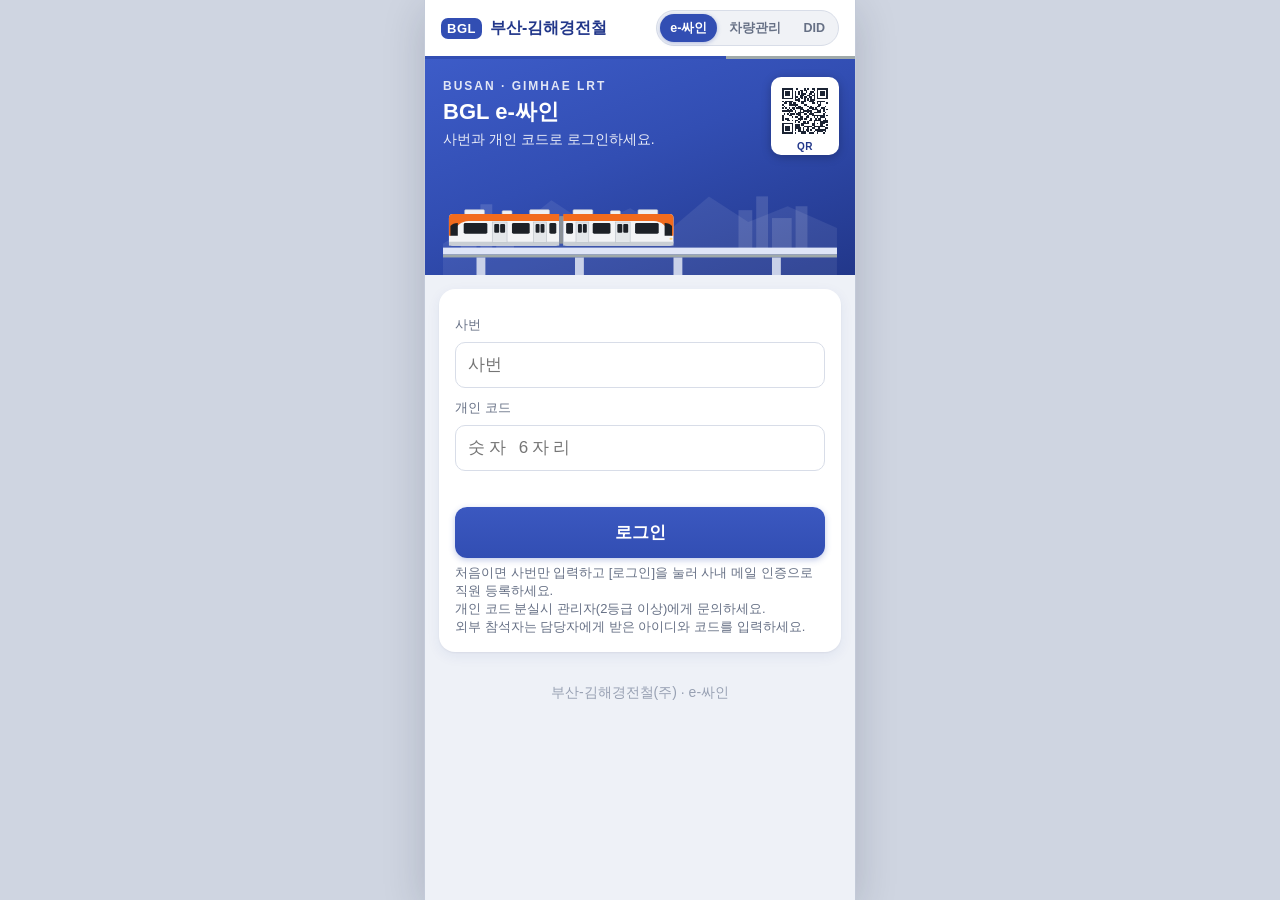
==== commit b9df66f2: "차량관리 합침·화면 파일 나눔·서버 호출 하나로 - 업무차량관리를 sign.html 안 화면으로 (src/car/, Shadow DOM), car.html·index.html은 넘" ====
--- a/index.html
+++ b/index.html
@@ -5,11 +5,8 @@
 <meta name="viewport" content="width=device-width, initial-scale=1">
 <title>e-싸인</title>
 <script>
-/* 첫 주소: e-싸인(sign.html)으로. 예전 차량 QR(주소?car=차량번호)·운행 기록(주소?rec=)은 업무차량관리(car.html)로 */
-(function () {
-  var q = new URLSearchParams(location.search);
-  location.replace((q.has('car') || q.has('rec') ? 'car.html' : 'sign.html') + location.search + location.hash);
-})();
+/* 첫 주소: e-싸인(sign.html)으로. 예전 차량 QR(주소?car=차량번호)·운행 기록(주소?rec=)도 sign.html 안 업무차량관리 화면으로 (주소 그대로) */
+location.replace('sign.html' + location.search + location.hash);
 </script>
 </head>
 <body>
